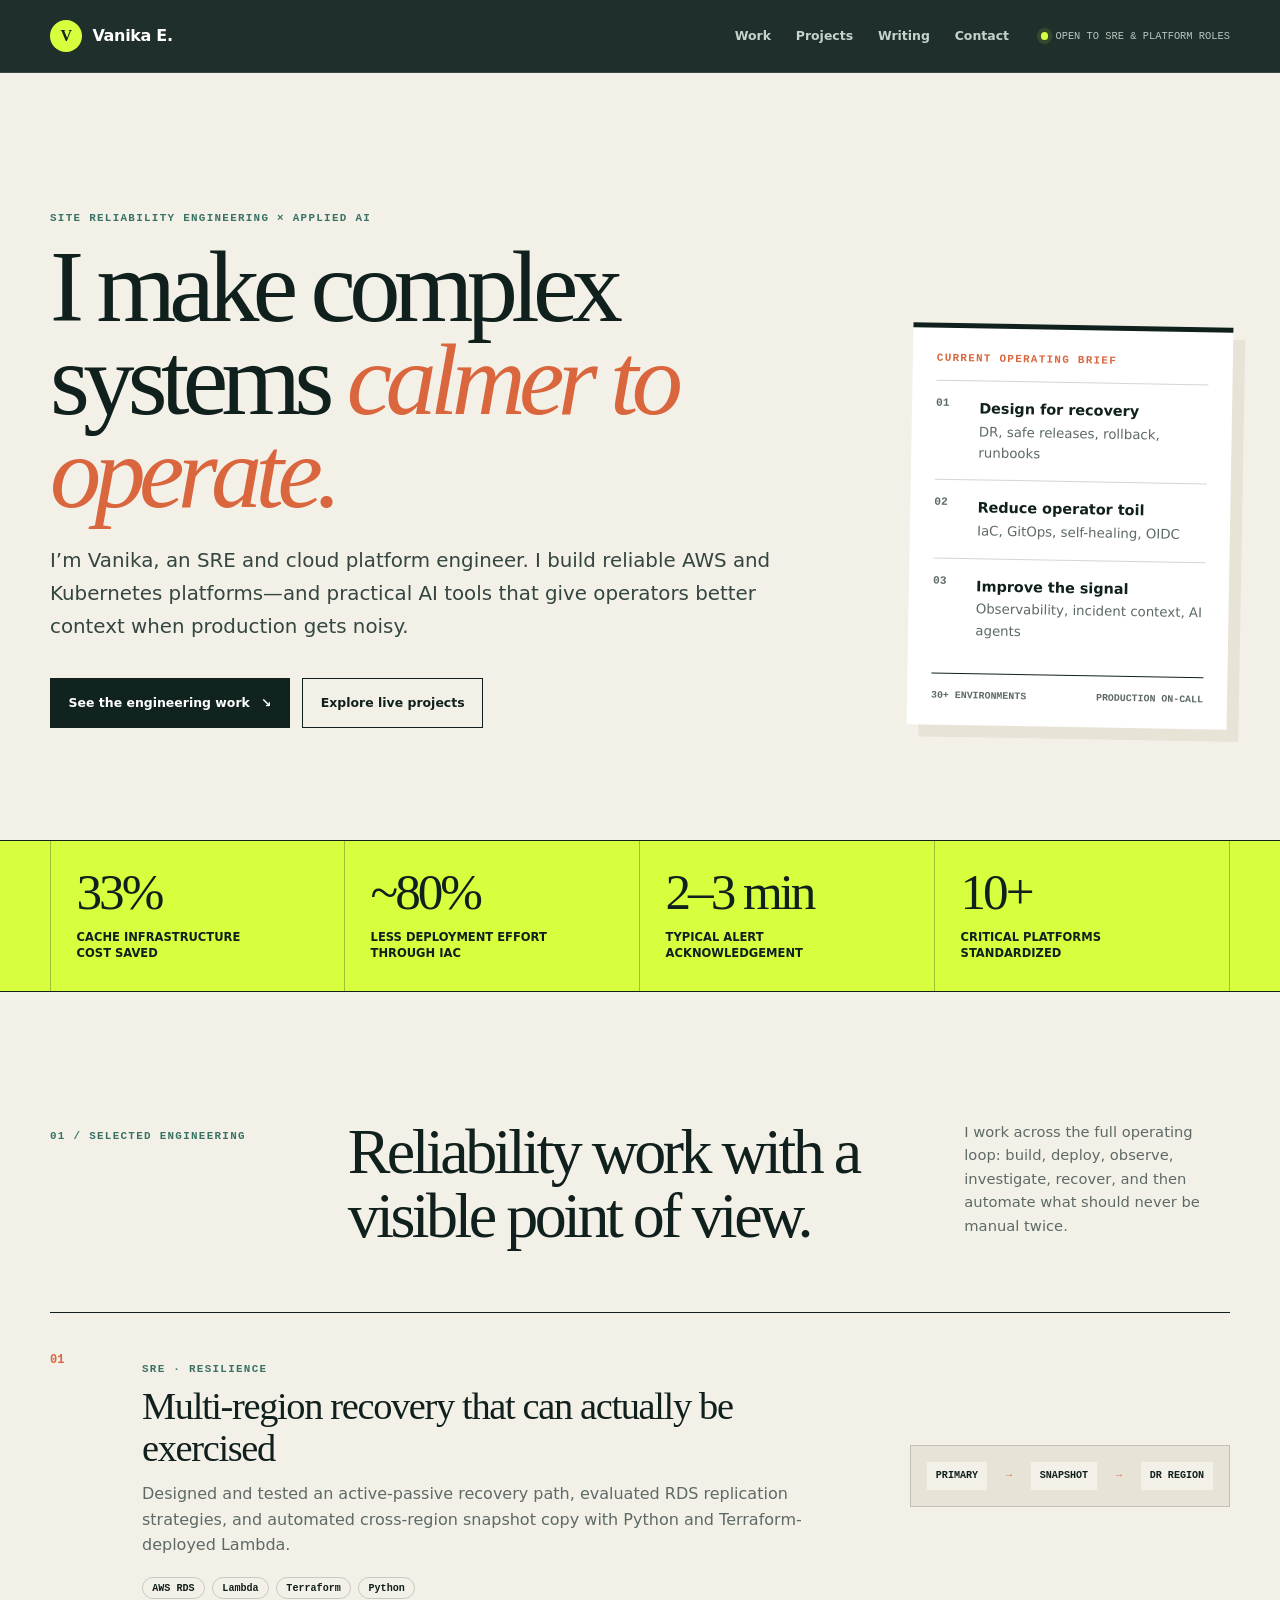
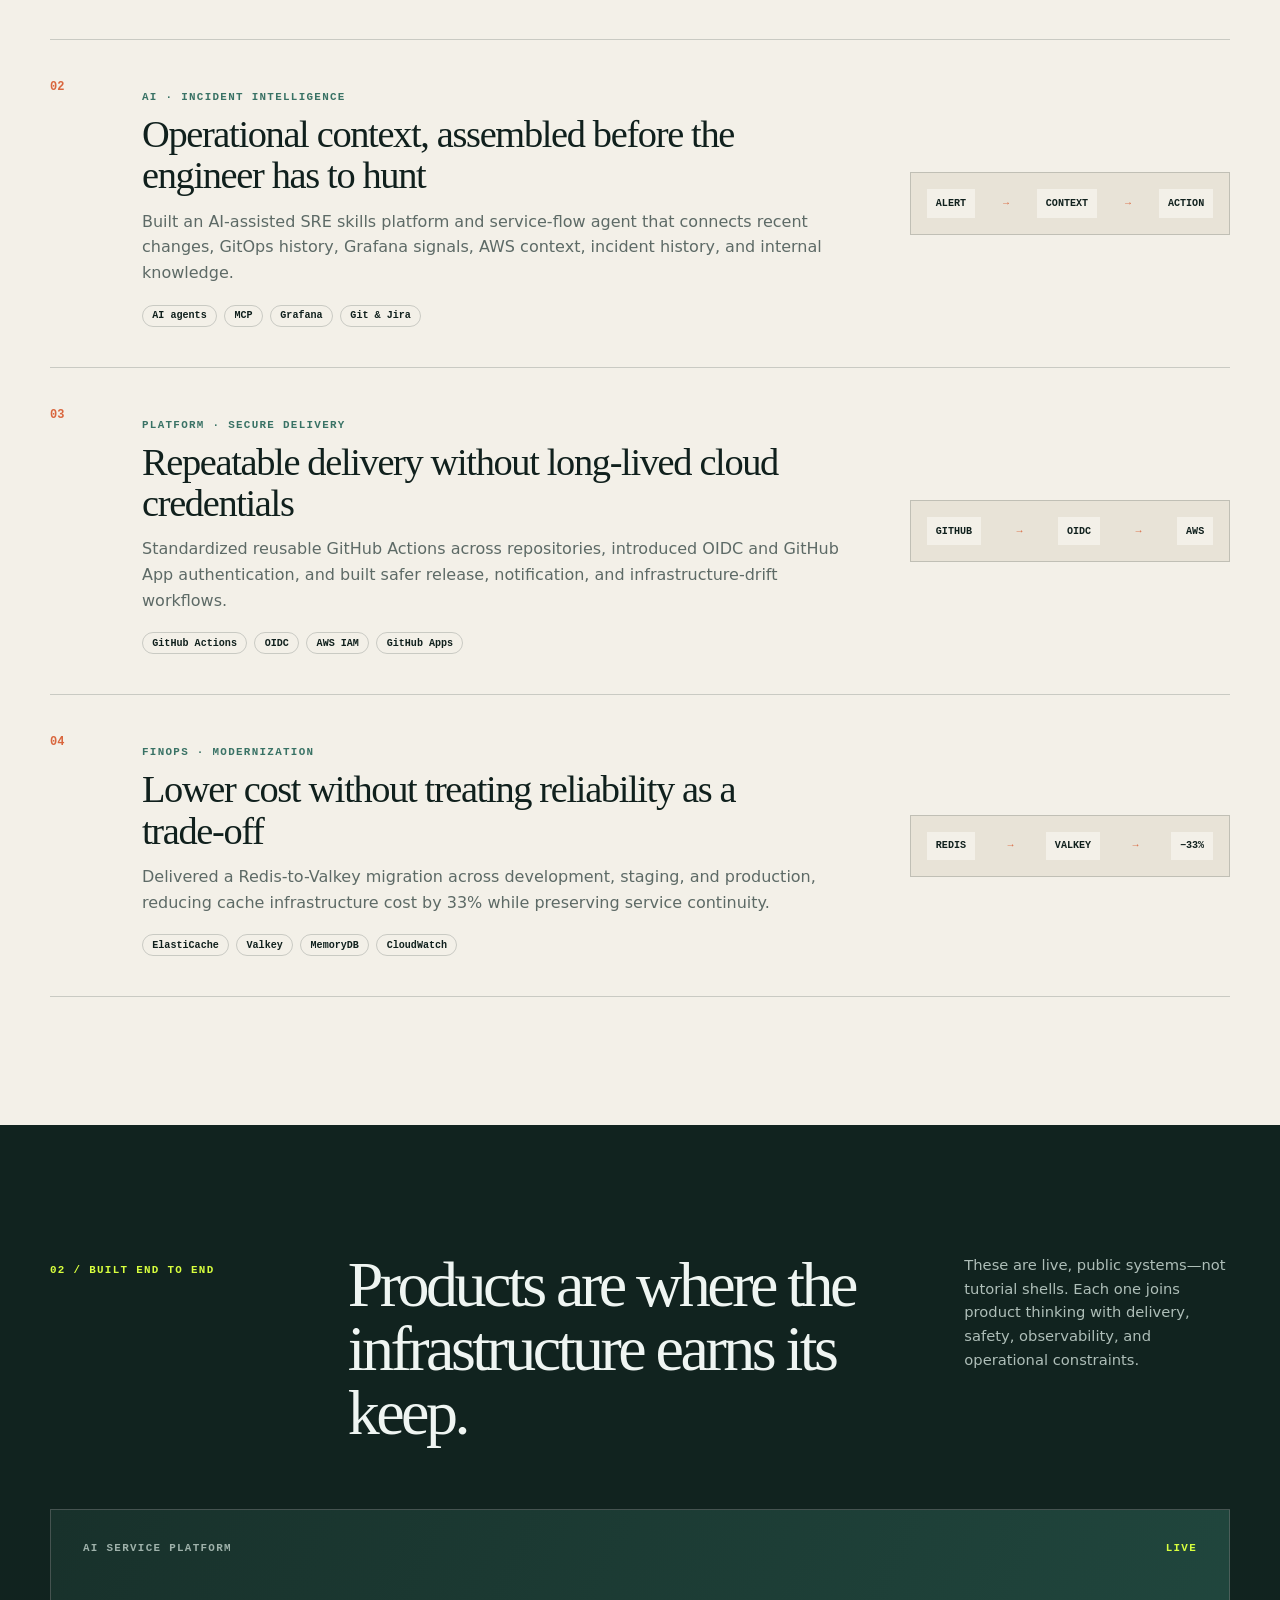
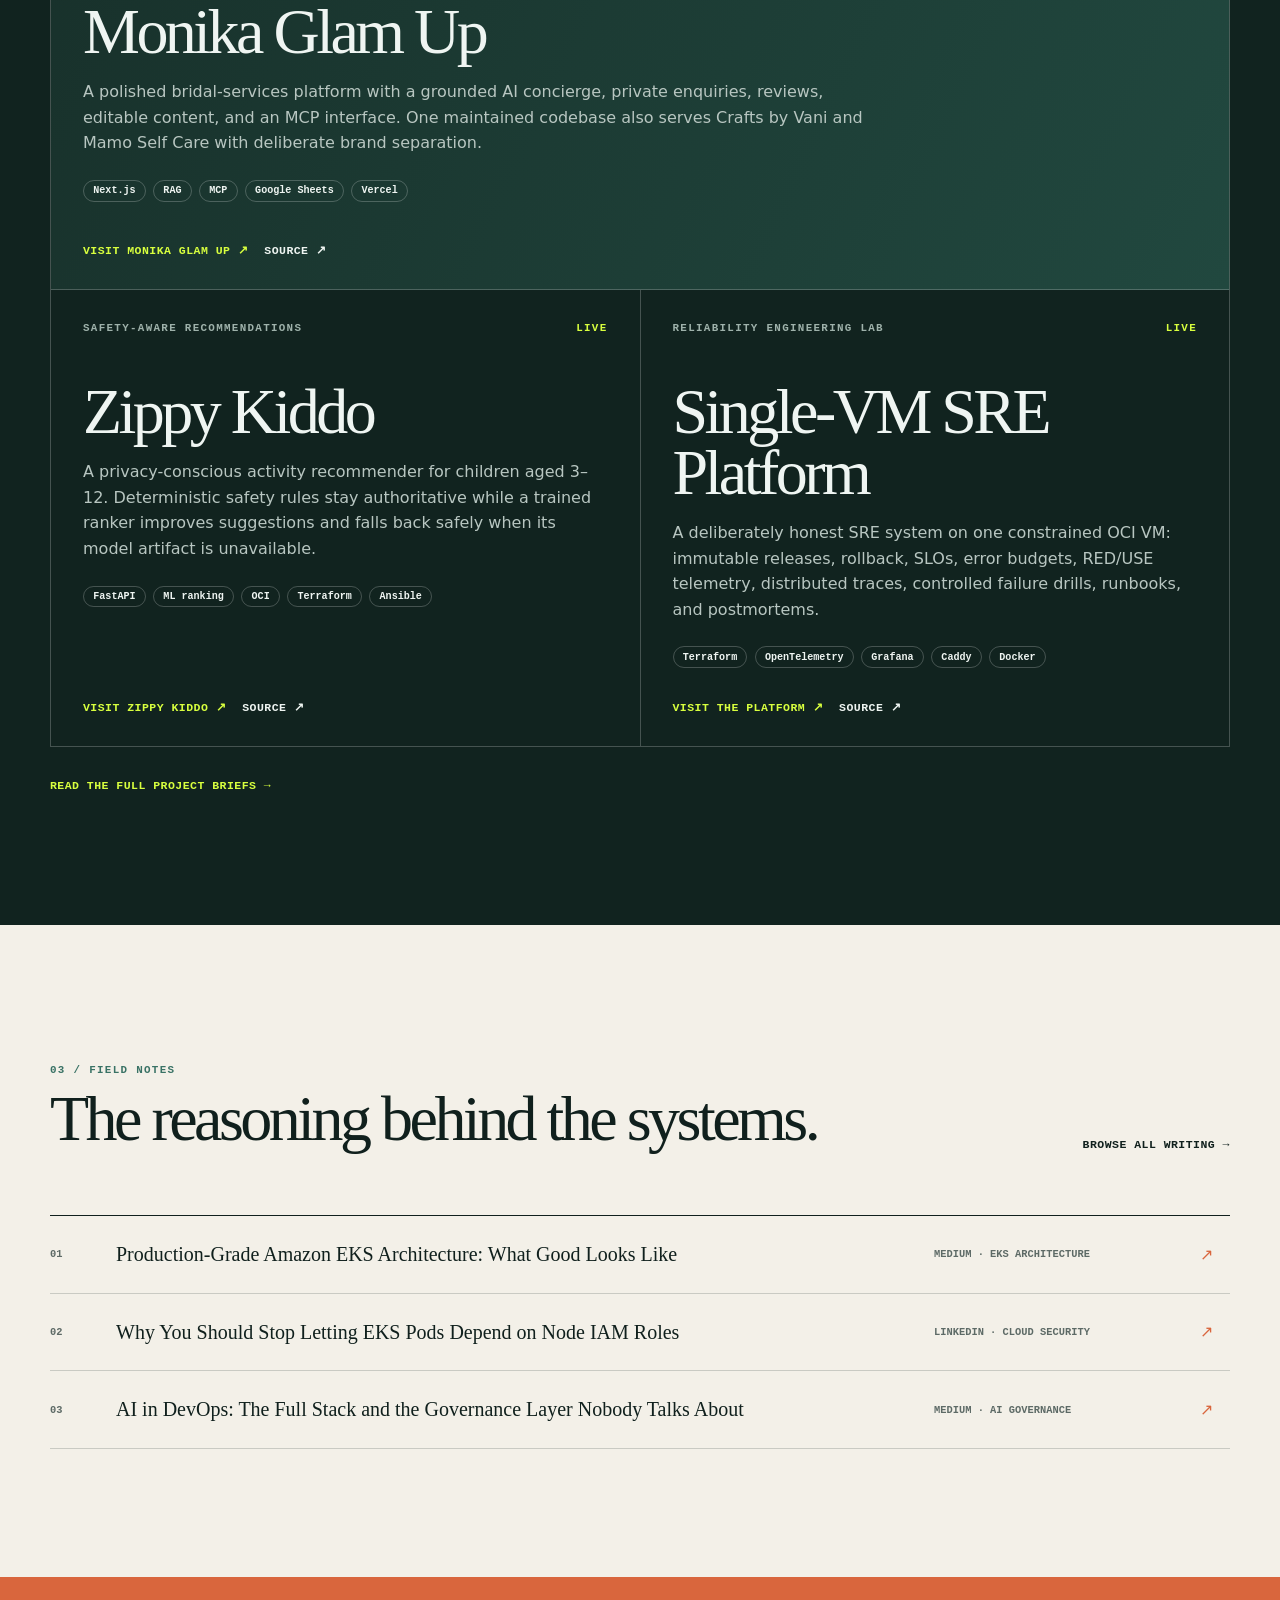
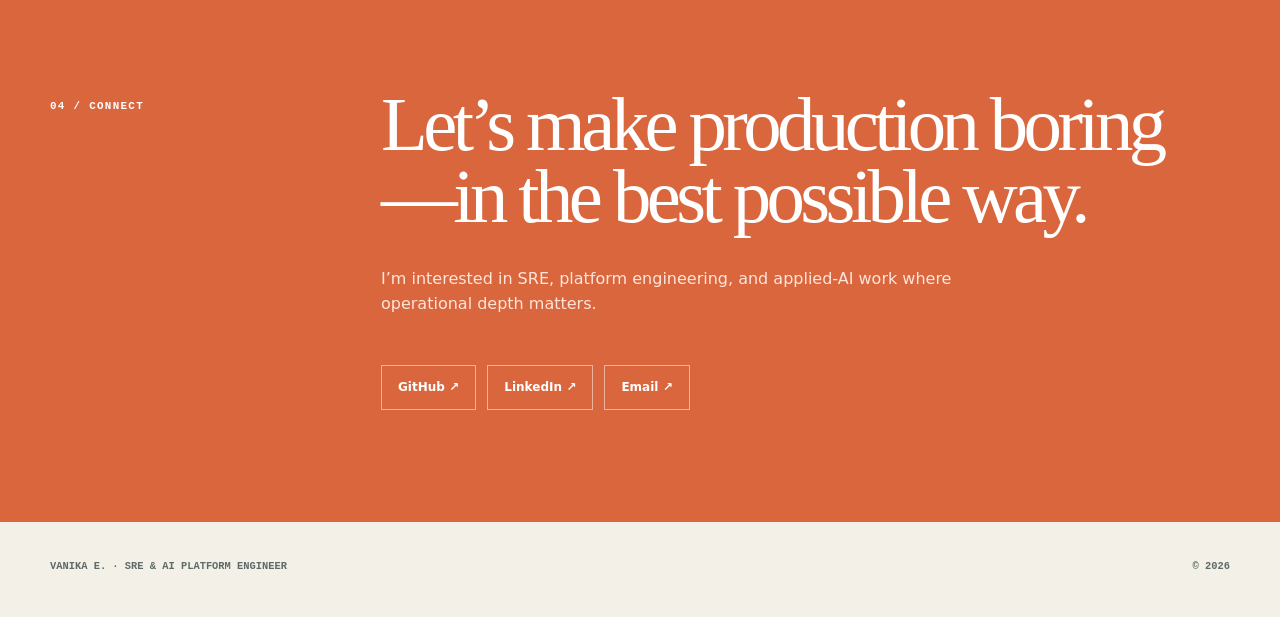
==== index.html @ 8f99398c "Redesign portfolio around SRE and AI work" ====
<!doctype html>
<html lang="en">
<head>
  <meta charset="utf-8">
  <meta name="viewport" content="width=device-width, initial-scale=1">
  <meta name="description" content="Vanika is an SRE and AI platform engineer building reliable cloud systems, operational automation, and practical AI tools.">
  <title>Vanika | SRE &amp; AI Platform Engineer</title>
  <link rel="icon" href="favicon.svg" type="image/svg+xml">
  <link rel="stylesheet" href="styles.css">
</head>
<body>
  <a class="skip-link" href="#main-content">Skip to content</a>
  <header class="site-header">
    <nav class="nav container" aria-label="Main navigation">
      <a class="wordmark" href="#top" aria-label="Vanika portfolio home"><span>V</span>Vanika E.</a>
      <div class="nav-links"><a href="#work">Work</a><a href="#projects">Projects</a><a href="#writing">Writing</a><a href="#contact">Contact</a></div>
      <p class="status"><span aria-hidden="true"></span>Open to SRE &amp; platform roles</p>
    </nav>
  </header>
  <main id="main-content">
    <section class="hero container" id="top" aria-labelledby="hero-heading">
      <div class="hero-copy">
        <p class="kicker">Site Reliability Engineering × Applied AI</p>
        <h1 id="hero-heading">I make complex systems <em>calmer to operate.</em></h1>
        <p class="hero-statement">I’m Vanika, an SRE and cloud platform engineer. I build reliable AWS and Kubernetes platforms—and practical AI tools that give operators better context when production gets noisy.</p>
        <div class="hero-actions"><a class="button button-primary" href="#work">See the engineering work <span aria-hidden="true">↘</span></a><a class="button button-quiet" href="projects.html">Explore live projects</a></div>
      </div>
      <aside class="operating-note" aria-label="Current engineering focus">
        <p class="note-label">Current operating brief</p>
        <ol>
          <li><span>01</span><strong>Design for recovery</strong><small>DR, safe releases, rollback, runbooks</small></li>
          <li><span>02</span><strong>Reduce operator toil</strong><small>IaC, GitOps, self-healing, OIDC</small></li>
          <li><span>03</span><strong>Improve the signal</strong><small>Observability, incident context, AI agents</small></li>
        </ol>
        <p class="note-footer"><span>30+ environments</span><span>Production on-call</span></p>
      </aside>
    </section>
    <section class="proof-strip" aria-label="Selected outcomes">
      <div class="container proof-grid">
        <div><strong>33%</strong><span>cache infrastructure cost saved</span></div>
        <div><strong>~80%</strong><span>less deployment effort through IaC</span></div>
        <div><strong>2–3 min</strong><span>typical alert acknowledgement</span></div>
        <div><strong>10+</strong><span>critical platforms standardized</span></div>
      </div>
    </section>
    <section class="section container" id="work" aria-labelledby="work-heading">
      <div class="section-heading"><p class="section-index">01 / Selected engineering</p><h2 id="work-heading">Reliability work with a visible point of view.</h2><p>I work across the full operating loop: build, deploy, observe, investigate, recover, and then automate what should never be manual twice.</p></div>
      <div class="case-list">
        <article class="case-study"><div class="case-number">01</div><div class="case-copy"><p class="case-type">SRE · Resilience</p><h3>Multi-region recovery that can actually be exercised</h3><p>Designed and tested an active-passive recovery path, evaluated RDS replication strategies, and automated cross-region snapshot copy with Python and Terraform-deployed Lambda.</p><ul class="tags"><li>AWS RDS</li><li>Lambda</li><li>Terraform</li><li>Python</li></ul></div><div class="flow" aria-label="Primary region snapshot copied to disaster recovery region"><span>Primary</span><i>→</i><span>Snapshot</span><i>→</i><span>DR region</span></div></article>
        <article class="case-study"><div class="case-number">02</div><div class="case-copy"><p class="case-type">AI · Incident intelligence</p><h3>Operational context, assembled before the engineer has to hunt</h3><p>Built an AI-assisted SRE skills platform and service-flow agent that connects recent changes, GitOps history, Grafana signals, AWS context, incident history, and internal knowledge.</p><ul class="tags"><li>AI agents</li><li>MCP</li><li>Grafana</li><li>Git &amp; Jira</li></ul></div><div class="flow" aria-label="Alert enriched with changes and operational knowledge"><span>Alert</span><i>→</i><span>Context</span><i>→</i><span>Action</span></div></article>
        <article class="case-study"><div class="case-number">03</div><div class="case-copy"><p class="case-type">Platform · Secure delivery</p><h3>Repeatable delivery without long-lived cloud credentials</h3><p>Standardized reusable GitHub Actions across repositories, introduced OIDC and GitHub App authentication, and built safer release, notification, and infrastructure-drift workflows.</p><ul class="tags"><li>GitHub Actions</li><li>OIDC</li><li>AWS IAM</li><li>GitHub Apps</li></ul></div><div class="flow" aria-label="GitHub Actions obtains short lived cloud identity"><span>GitHub</span><i>→</i><span>OIDC</span><i>→</i><span>AWS</span></div></article>
        <article class="case-study"><div class="case-number">04</div><div class="case-copy"><p class="case-type">FinOps · Modernization</p><h3>Lower cost without treating reliability as a trade-off</h3><p>Delivered a Redis-to-Valkey migration across development, staging, and production, reducing cache infrastructure cost by 33% while preserving service continuity.</p><ul class="tags"><li>ElastiCache</li><li>Valkey</li><li>MemoryDB</li><li>CloudWatch</li></ul></div><div class="flow" aria-label="Redis modernized to Valkey with a 33 percent saving"><span>Redis</span><i>→</i><span>Valkey</span><i>→</i><span>−33%</span></div></article>
      </div>
    </section>
    <section class="section projects-section" id="projects" aria-labelledby="projects-heading">
      <div class="container">
        <div class="section-heading section-heading-light"><p class="section-index">02 / Built end to end</p><h2 id="projects-heading">Products are where the infrastructure earns its keep.</h2><p>These are live, public systems—not tutorial shells. Each one joins product thinking with delivery, safety, observability, and operational constraints.</p></div>
        <div class="project-ledger">
          <article class="project-entry project-entry-featured"><div class="project-meta"><span>AI service platform</span><span>Live</span></div><h3>Monika Glam Up</h3><p>A polished bridal-services platform with a grounded AI concierge, private enquiries, reviews, editable content, and an MCP interface. One maintained codebase also serves Crafts by Vani and Mamo Self Care with deliberate brand separation.</p><ul class="tags"><li>Next.js</li><li>RAG</li><li>MCP</li><li>Google Sheets</li><li>Vercel</li></ul><div class="project-links"><a href="https://monika-glamup.vercel.app/" target="_blank" rel="noreferrer">Visit Monika Glam Up ↗</a><a href="https://github.com/E-Vanika/morphos-core" target="_blank" rel="noreferrer">Source ↗</a></div></article>
          <article class="project-entry"><div class="project-meta"><span>Safety-aware recommendations</span><span>Live</span></div><h3>Zippy Kiddo</h3><p>A privacy-conscious activity recommender for children aged 3–12. Deterministic safety rules stay authoritative while a trained ranker improves suggestions and falls back safely when its model artifact is unavailable.</p><ul class="tags"><li>FastAPI</li><li>ML ranking</li><li>OCI</li><li>Terraform</li><li>Ansible</li></ul><div class="project-links"><a href="https://zippy-kiddo.129-225-85-54.sslip.io" target="_blank" rel="noreferrer">Visit Zippy Kiddo ↗</a><a href="https://github.com/E-Vanika/zippy-kiddo" target="_blank" rel="noreferrer">Source ↗</a></div></article>
          <article class="project-entry"><div class="project-meta"><span>Reliability engineering lab</span><span>Live</span></div><h3>Single-VM SRE Platform</h3><p>A deliberately honest SRE system on one constrained OCI VM: immutable releases, rollback, SLOs, error budgets, RED/USE telemetry, distributed traces, controlled failure drills, runbooks, and postmortems.</p><ul class="tags"><li>Terraform</li><li>OpenTelemetry</li><li>Grafana</li><li>Caddy</li><li>Docker</li></ul><div class="project-links"><a href="https://solo-sre-pg.duckdns.org/" target="_blank" rel="noreferrer">Visit the platform ↗</a><a href="https://github.com/E-Vanika/solo-sre-project" target="_blank" rel="noreferrer">Source ↗</a></div></article>
        </div>
        <a class="text-cta" href="projects.html">Read the full project briefs <span aria-hidden="true">→</span></a>
      </div>
    </section>
    <section class="section container" id="writing" aria-labelledby="writing-heading">
      <div class="section-heading writing-heading"><div><p class="section-index">03 / Field notes</p><h2 id="writing-heading">The reasoning behind the systems.</h2></div><a class="text-cta" href="blogs.html">Browse all writing →</a></div>
      <div class="article-list">
        <a href="https://medium.com/@vanikaraj1/production-grade-amazon-eks-architecture-what-good-looks-like-092eeeaffea1" target="_blank" rel="noreferrer"><span>01</span><strong>Production-Grade Amazon EKS Architecture: What Good Looks Like</strong><small>Medium · EKS architecture</small><i>↗</i></a>
        <a href="https://www.linkedin.com/pulse/why-you-should-stop-letting-eks-pods-depend-node-iam-roles-vanika-e-udmhc" target="_blank" rel="noreferrer"><span>02</span><strong>Why You Should Stop Letting EKS Pods Depend on Node IAM Roles</strong><small>LinkedIn · cloud security</small><i>↗</i></a>
        <a href="https://medium.com/@vanikaraj1/ai-in-devops-the-full-stack-and-the-governance-layer-nobody-talks-about-cde32f263ec1" target="_blank" rel="noreferrer"><span>03</span><strong>AI in DevOps: The Full Stack and the Governance Layer Nobody Talks About</strong><small>Medium · AI governance</small><i>↗</i></a>
      </div>
    </section>
    <section class="contact" id="contact" aria-labelledby="contact-heading"><div class="container contact-inner"><p class="section-index">04 / Connect</p><h2 id="contact-heading">Let’s make production boring—in the best possible way.</h2><p>I’m interested in SRE, platform engineering, and applied-AI work where operational depth matters.</p><div class="contact-links"><a href="https://github.com/E-Vanika?tab=repositories" target="_blank" rel="noreferrer">GitHub ↗</a><a href="https://www.linkedin.com/in/vanika-e-54776618b/" target="_blank" rel="noreferrer">LinkedIn ↗</a><a href="mailto:vanikaraj1@gmail.com">Email ↗</a></div></div></section>
  </main>
  <footer class="footer container"><p>Vanika E. · SRE &amp; AI Platform Engineer</p><p>© 2026</p></footer>
</body>
</html>
---- styles.css ----
:root{--ink:#10201d;--paper:#f3f0e8;--paper-2:#e8e3d7;--night:#11231f;--night-2:#18312b;--acid:#d8ff3e;--rust:#d9663d;--line:rgba(16,32,29,.18);--muted:#5d6a66;--mono:"Cascadia Mono","SFMono-Regular",Consolas,monospace;--sans:Inter,ui-sans-serif,system-ui,-apple-system,"Segoe UI",sans-serif;--serif:Georgia,"Times New Roman",serif}
*{box-sizing:border-box}html{scroll-behavior:smooth}body{margin:0;background:var(--paper);color:var(--ink);font-family:var(--sans);line-height:1.6}a{color:inherit;text-decoration:none}a:focus-visible{outline:3px solid var(--rust);outline-offset:4px}.container{width:min(1180px,calc(100% - 3rem));margin-inline:auto}.skip-link{position:fixed;left:1rem;top:-5rem;z-index:20;background:var(--acid);padding:.65rem 1rem;color:var(--night);font-weight:800}.skip-link:focus{top:1rem}
.site-header{position:sticky;top:0;z-index:10;border-bottom:1px solid rgba(255,255,255,.12);background:rgba(17,35,31,.94);color:#fff;backdrop-filter:blur(16px)}.nav{min-height:72px;display:flex;align-items:center;gap:2rem}.wordmark{display:flex;align-items:center;gap:.65rem;font-weight:800;letter-spacing:-.02em}.wordmark span{display:grid;place-items:center;width:2rem;height:2rem;border-radius:50%;background:var(--acid);color:var(--night);font:800 1rem var(--serif)}.nav-links{display:flex;gap:1.55rem;margin-left:auto;font-size:.78rem;font-weight:700}.nav-links a{color:#c7d2ce}.nav-links a:hover{color:var(--acid)}.status{display:flex;align-items:center;gap:.45rem;margin:0;color:#b8c6c1;font:500 .65rem var(--mono);text-transform:uppercase}.status span{width:.45rem;height:.45rem;border-radius:50%;background:var(--acid);box-shadow:0 0 0 4px rgba(216,255,62,.12)}
.hero{min-height:720px;padding:8rem 0 7rem;display:grid;grid-template-columns:minmax(0,1.45fr) minmax(320px,.55fr);gap:6rem;align-items:end}.kicker,.section-index,.case-type,.note-label,.project-meta{font:700 .68rem var(--mono);letter-spacing:.12em;text-transform:uppercase}.kicker,.section-index,.case-type{color:#397265}.hero h1{max-width:890px;margin:1rem 0 1.6rem;font:400 clamp(4rem,8vw,7.8rem)/.91 var(--serif);letter-spacing:-.065em}.hero h1 em{color:var(--rust);font-weight:400}.hero-statement{max-width:770px;margin:0;color:#334640;font-size:clamp(1.05rem,1.55vw,1.3rem);line-height:1.65}.hero-actions{display:flex;flex-wrap:wrap;gap:.75rem;margin-top:2.2rem}.button{display:inline-flex;align-items:center;justify-content:center;gap:.7rem;padding:.85rem 1.1rem;border:1px solid var(--ink);font-size:.78rem;font-weight:800;transition:transform .2s,background .2s,color .2s}.button:hover{transform:translateY(-2px)}.button-primary{background:var(--night);color:#fff}.button-primary:hover{background:var(--rust);border-color:var(--rust)}.button-quiet{background:transparent}.button-quiet:hover{background:var(--paper-2)}
.operating-note{border-top:5px solid var(--ink);background:#fff;padding:1.5rem;box-shadow:12px 12px 0 var(--paper-2);transform:rotate(1deg)}.note-label{margin:0 0 1rem;color:var(--rust)}.operating-note ol{margin:0;padding:0;list-style:none}.operating-note li{display:grid;grid-template-columns:2rem 1fr;gap:.05rem .7rem;padding:1rem 0;border-top:1px solid var(--line)}.operating-note li span{grid-row:1/3;color:var(--muted);font:600 .7rem var(--mono)}.operating-note strong{font-size:.9rem}.operating-note small{color:var(--muted)}.note-footer{display:flex;justify-content:space-between;gap:1rem;margin:1rem 0 0;padding-top:1rem;border-top:1px solid var(--ink);color:var(--muted);font:600 .62rem var(--mono);text-transform:uppercase}
.proof-strip{background:var(--acid);border-block:1px solid var(--ink)}.proof-grid{display:grid;grid-template-columns:repeat(4,1fr)}.proof-grid div{min-height:150px;padding:1.6rem;border-right:1px solid rgba(16,32,29,.28)}.proof-grid div:first-child{border-left:1px solid rgba(16,32,29,.28)}.proof-grid strong{display:block;font:400 clamp(2.2rem,4vw,4rem)/1 var(--serif);letter-spacing:-.06em}.proof-grid span{display:block;max-width:180px;margin-top:.7rem;font-size:.72rem;font-weight:700;line-height:1.4;text-transform:uppercase}
.section{padding:8rem 0}.section-heading{display:grid;grid-template-columns:1fr 2.2fr 1fr;gap:2rem;align-items:start;margin-bottom:4rem}.section-heading h2{margin:0;font:400 clamp(2.7rem,5vw,5.1rem)/1 var(--serif);letter-spacing:-.055em}.section-heading>p:last-child{margin:0;color:var(--muted);font-size:.92rem}.case-list{border-top:1px solid var(--ink)}.case-study{display:grid;grid-template-columns:60px minmax(0,1fr) 320px;gap:2rem;padding:2.5rem 0;border-bottom:1px solid var(--line);align-items:center}.case-number{align-self:start;color:var(--rust);font:700 .75rem var(--mono)}.case-copy h3{max-width:650px;margin:.4rem 0 .75rem;font:400 clamp(1.65rem,3vw,2.7rem)/1.08 var(--serif);letter-spacing:-.035em}.case-copy>p:not(.case-type){max-width:700px;margin:0;color:var(--muted)}.tags{display:flex;flex-wrap:wrap;gap:.45rem;margin:1.2rem 0 0;padding:0;list-style:none}.tags li{border:1px solid var(--line);border-radius:99px;padding:.28rem .58rem;font:600 .63rem var(--mono)}.flow{display:flex;align-items:center;justify-content:space-between;border:1px solid var(--line);background:var(--paper-2);padding:1rem;font:700 .63rem var(--mono);text-transform:uppercase}.flow span{padding:.55rem;background:var(--paper)}.flow i{color:var(--rust);font-style:normal}
.projects-section{background:var(--night);color:#eff5f2}.section-heading-light .section-index{color:var(--acid)}.section-heading-light>p:last-child{color:#aebeb8}.project-ledger{display:grid;grid-template-columns:repeat(2,1fr);border-top:1px solid rgba(255,255,255,.22);border-left:1px solid rgba(255,255,255,.22)}.project-entry{min-height:440px;display:flex;flex-direction:column;padding:2rem;border-right:1px solid rgba(255,255,255,.22);border-bottom:1px solid rgba(255,255,255,.22);transition:background .2s}.project-entry:hover{background:var(--night-2)}.project-entry-featured{grid-column:span 2;min-height:380px;background:linear-gradient(115deg,var(--night-2),#21483f)}.project-meta{display:flex;justify-content:space-between;color:#9fb2ab}.project-meta span:last-child{color:var(--acid)}.project-entry h3{margin:3rem 0 1rem;font:400 clamp(2.3rem,5vw,4.8rem)/.95 var(--serif);letter-spacing:-.055em}.project-entry p{max-width:780px;margin:0;color:#b8c6c1}.project-entry .tags{margin-top:1.5rem}.project-entry .tags li{border-color:rgba(255,255,255,.22)}.project-links{display:flex;flex-wrap:wrap;gap:1rem;margin-top:auto;padding-top:2rem}.project-links a,.text-cta{font:700 .72rem var(--mono);text-transform:uppercase;letter-spacing:.04em}.project-links a:first-child{color:var(--acid)}.project-links a:hover,.text-cta:hover{text-decoration:underline;text-underline-offset:4px}.projects-section>.container>.text-cta{display:inline-block;margin-top:2rem;color:var(--acid)}
.writing-heading{grid-template-columns:2.8fr 1fr;align-items:end}.writing-heading>div h2{margin:.7rem 0 0}.writing-heading>.text-cta{justify-self:end}.article-list{border-top:1px solid var(--ink)}.article-list a{display:grid;grid-template-columns:50px 1fr 250px 30px;gap:1rem;align-items:center;padding:1.6rem 0;border-bottom:1px solid var(--line);transition:padding .2s,background .2s}.article-list a:hover{padding-inline:1rem;background:var(--paper-2)}.article-list span,.article-list small{color:var(--muted);font:600 .65rem var(--mono);text-transform:uppercase}.article-list strong{font:400 1.25rem var(--serif)}.article-list i{color:var(--rust);font-style:normal}
.contact{padding:7rem 0;background:var(--rust);color:#fff}.contact-inner{display:grid;grid-template-columns:1fr 3fr;gap:1rem 3rem}.contact .section-index{color:#fff}.contact h2{max-width:850px;margin:0;font:400 clamp(3rem,6vw,6rem)/.94 var(--serif);letter-spacing:-.06em}.contact p:not(.section-index){grid-column:2;max-width:650px;margin:1rem 0;color:#ffe5db}.contact-links{grid-column:2;display:flex;flex-wrap:wrap;gap:.7rem;margin-top:1rem}.contact-links a{border:1px solid rgba(255,255,255,.5);padding:.75rem 1rem;font-size:.75rem;font-weight:800}.contact-links a:hover{background:#fff;color:var(--rust)}.footer{display:flex;justify-content:space-between;padding:1.7rem 0;color:var(--muted);font:600 .65rem var(--mono);text-transform:uppercase}
.page-hero{padding:7rem 0 4rem}.page-hero h1{max-width:900px;margin:.8rem 0 1.2rem;font:400 clamp(3.5rem,7vw,7rem)/.94 var(--serif);letter-spacing:-.06em}.page-hero>p:last-child{max-width:700px;color:var(--muted);font-size:1.05rem}.project-detail{display:grid;grid-template-columns:100px 1.4fr .6fr;gap:2rem;padding:4rem 0;border-top:1px solid var(--ink)}.project-detail:last-child{border-bottom:1px solid var(--ink)}.project-detail h2{margin:.25rem 0 1rem;font:400 clamp(2.4rem,4vw,4.5rem)/1 var(--serif);letter-spacing:-.05em}.project-detail p{color:var(--muted)}.project-detail aside{align-self:start;border-top:4px solid var(--rust);padding-top:1rem}.project-detail aside strong{display:block;margin-bottom:.7rem;font-size:.72rem;text-transform:uppercase}.project-detail aside p{font-size:.8rem}.project-detail .project-links{margin-top:1.5rem}.project-detail .project-links a:first-child{color:var(--rust)}.writing-page .article-list{margin-bottom:7rem}.writing-intro{max-width:760px}
@media(max-width:900px){.nav{gap:1rem}.status{display:none}.hero{grid-template-columns:1fr;gap:3rem;padding-top:6rem}.operating-note{max-width:560px}.proof-grid{grid-template-columns:repeat(2,1fr)}.section-heading,.case-study{grid-template-columns:1fr}.case-number{display:none}.flow{max-width:430px}.project-detail{grid-template-columns:60px 1fr}.project-detail aside{grid-column:2}.article-list a{grid-template-columns:40px 1fr 30px}.article-list small{grid-column:2}.contact-inner{grid-template-columns:1fr}.contact p:not(.section-index),.contact-links{grid-column:1}}
@media(max-width:640px){.container{width:min(100% - 2rem,1180px)}.nav{min-height:98px;flex-wrap:wrap;align-content:center}.nav-links{order:2;width:100%;justify-content:space-between;margin:0;gap:.5rem;font-size:.68rem}.hero{min-height:auto;padding:5rem 0}.hero h1{font-size:clamp(3.4rem,17vw,5rem)}.hero-actions .button{width:100%}.operating-note{transform:none}.proof-grid{grid-template-columns:1fr}.proof-grid div,.proof-grid div:first-child{min-height:120px;border-left:1px solid rgba(16,32,29,.28);border-right:1px solid rgba(16,32,29,.28);border-bottom:1px solid rgba(16,32,29,.28)}.section{padding:5.5rem 0}.section-heading{gap:1rem;margin-bottom:2.5rem}.case-study{gap:1.2rem}.flow{font-size:.55rem}.project-ledger{grid-template-columns:1fr}.project-entry-featured{grid-column:auto}.project-entry{min-height:390px;padding:1.35rem}.project-entry h3{margin-top:2rem}.writing-heading{display:block}.writing-heading>.text-cta{display:inline-block;margin-top:1rem}.article-list a{grid-template-columns:32px 1fr 20px}.article-list strong{font-size:1.05rem}.project-detail{grid-template-columns:1fr;padding:3rem 0}.project-detail>.case-number{display:block}.project-detail aside{grid-column:1}.contact{padding:5rem 0}.footer{display:block}.footer p{margin:.25rem 0}.page-hero{padding-top:5rem}}
@media(prefers-reduced-motion:reduce){*,*::before,*::after{scroll-behavior:auto!important;transition-duration:.01ms!important}}
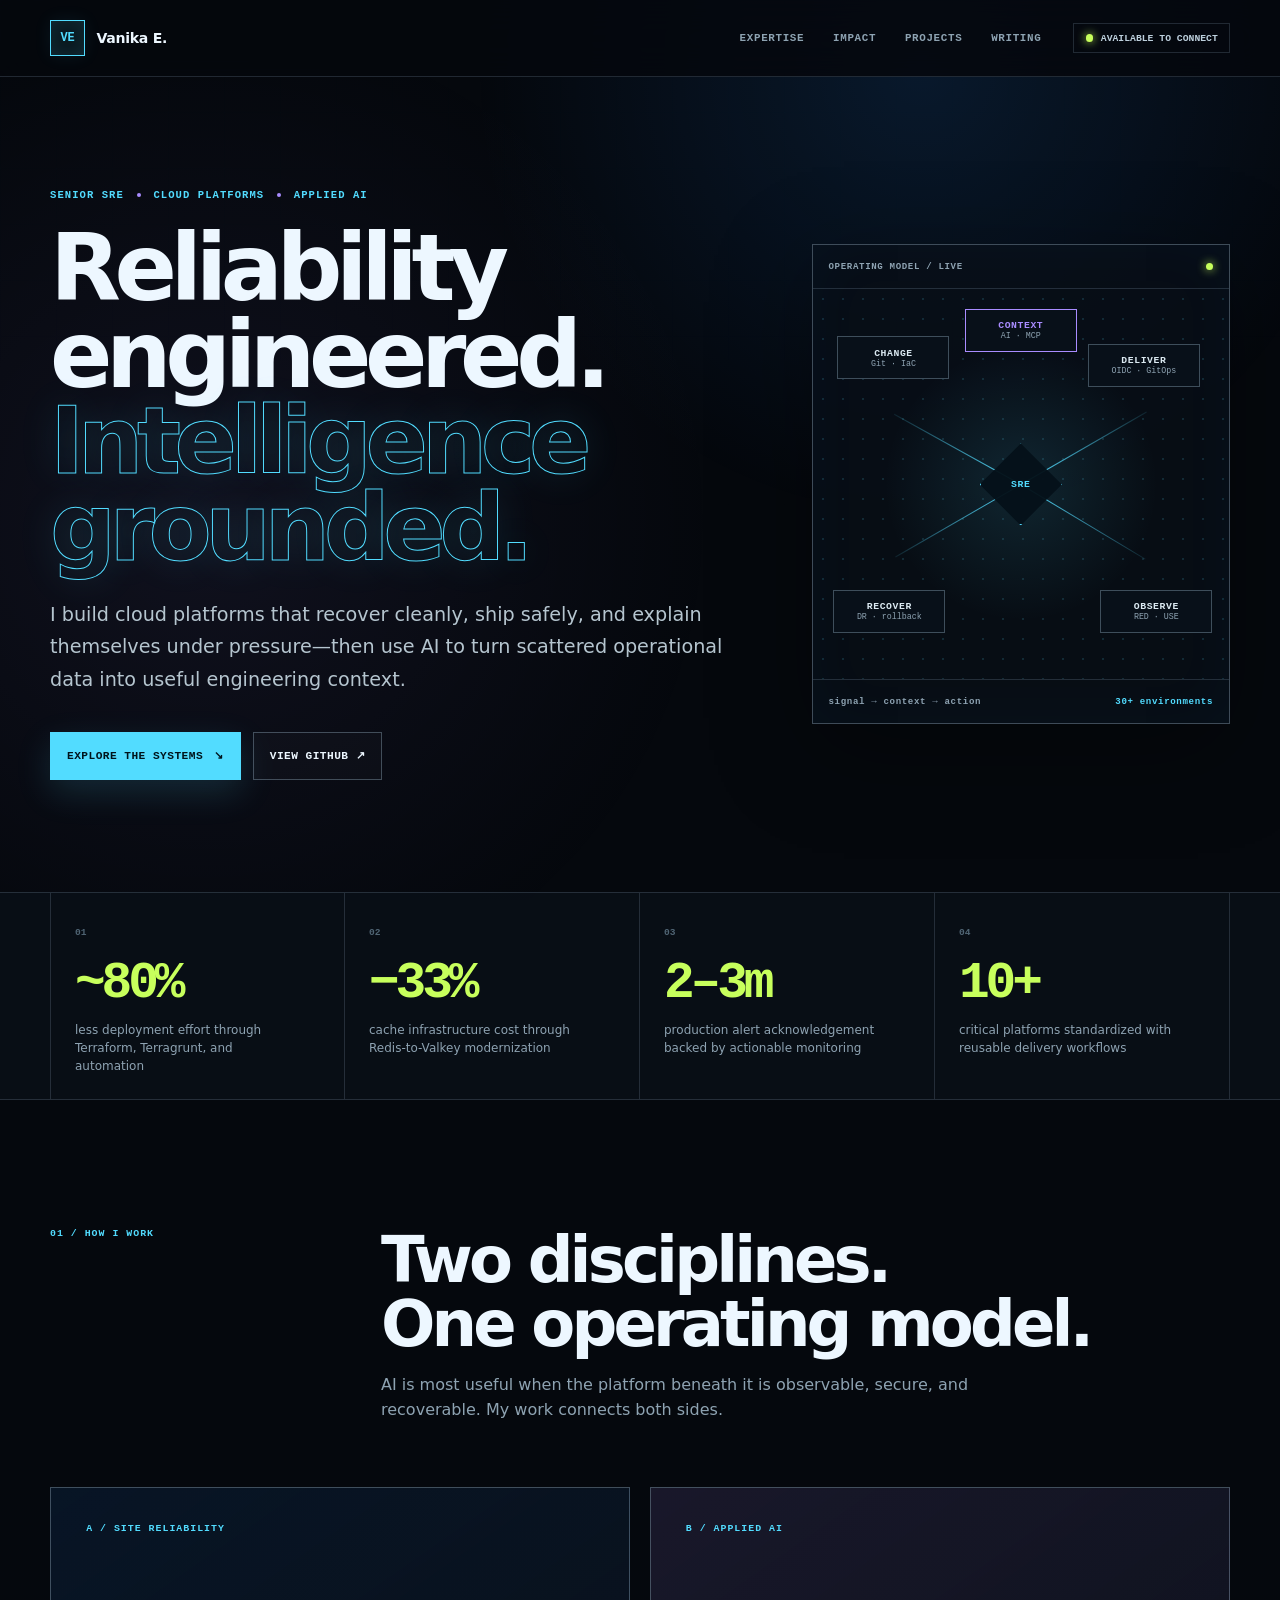
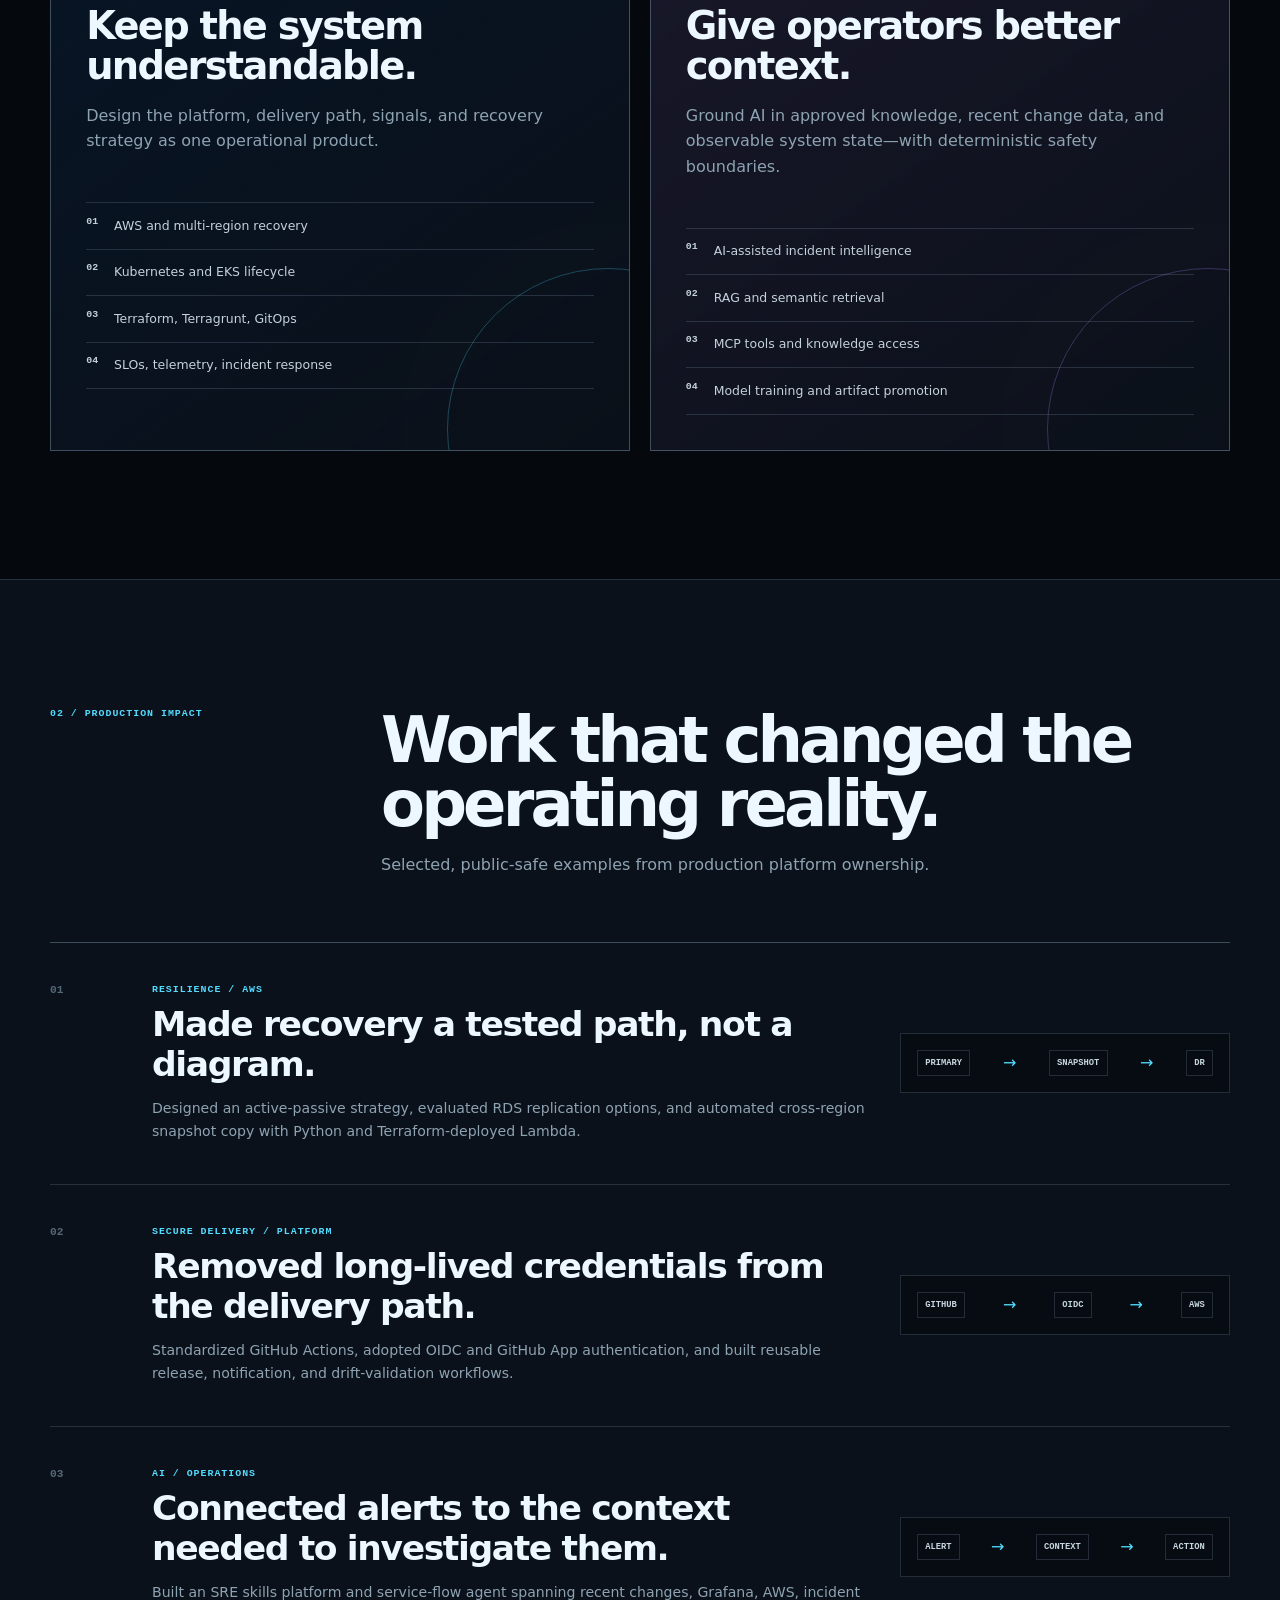
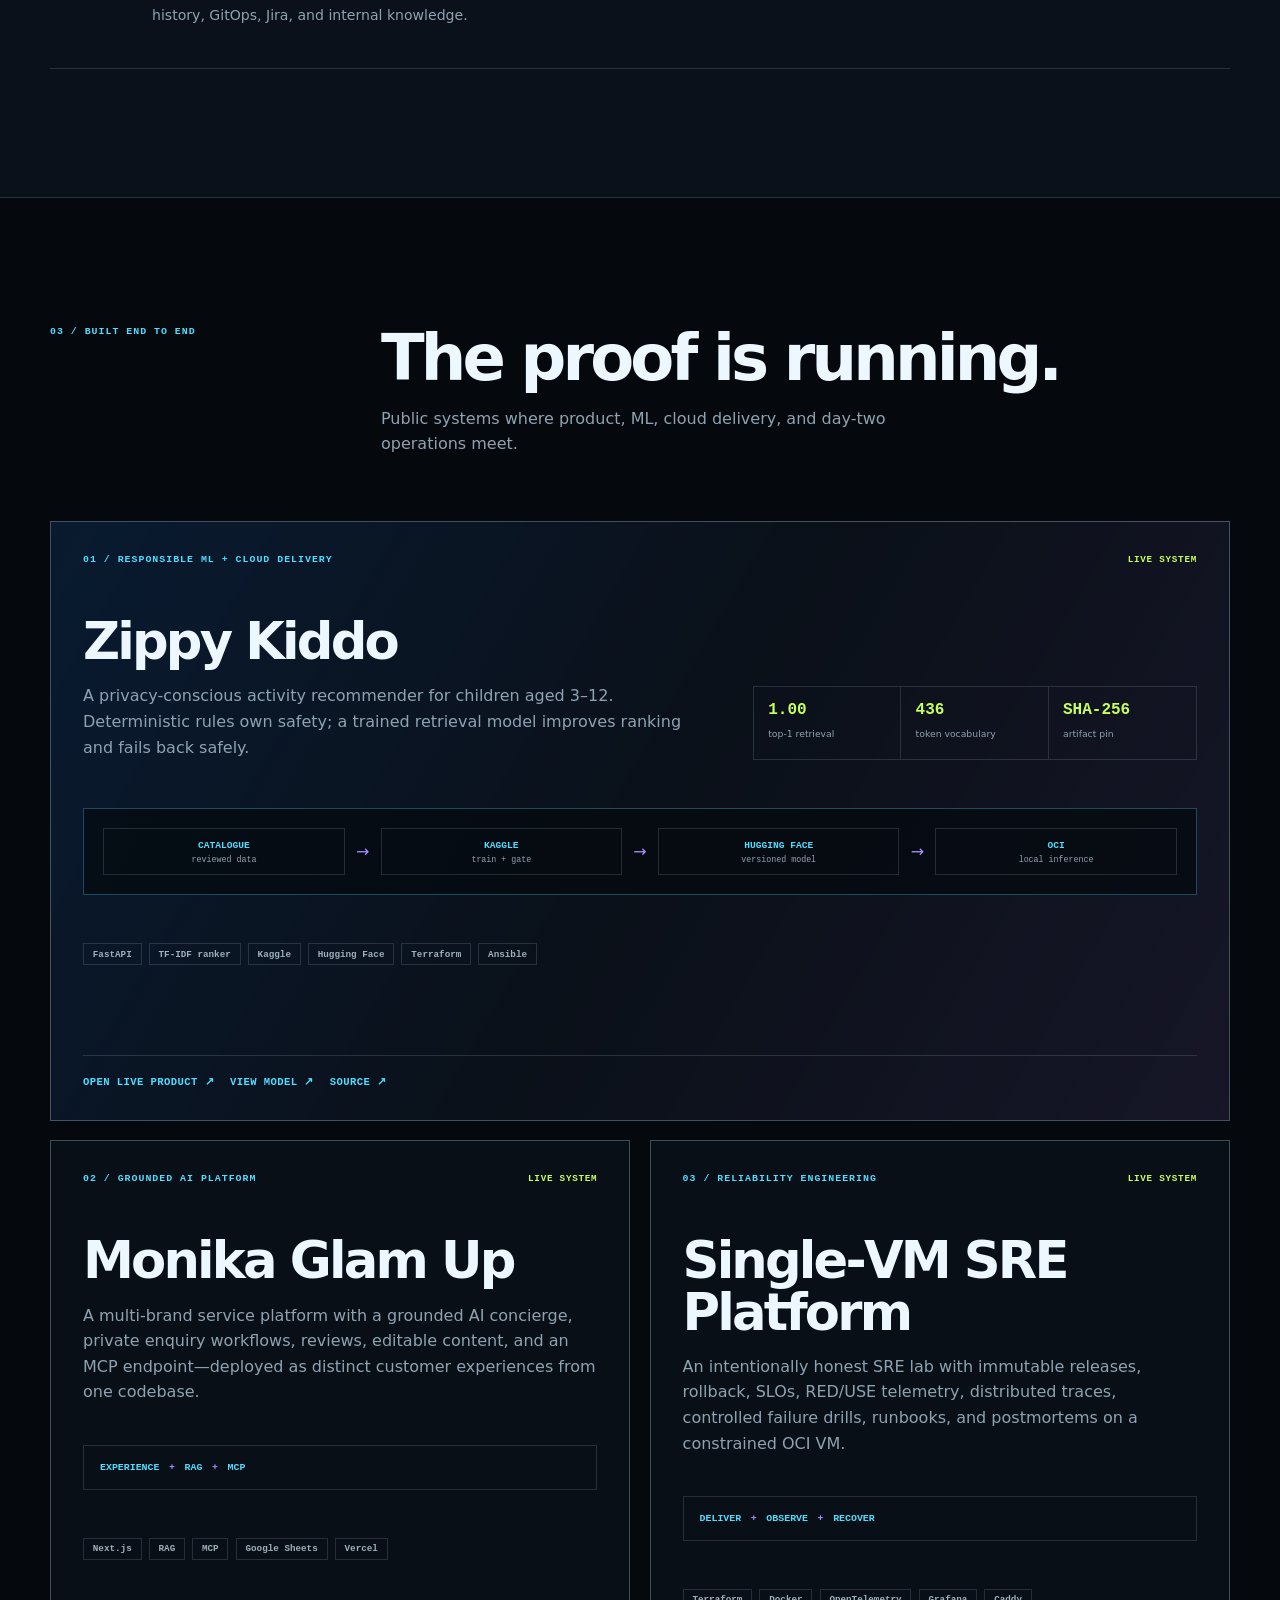
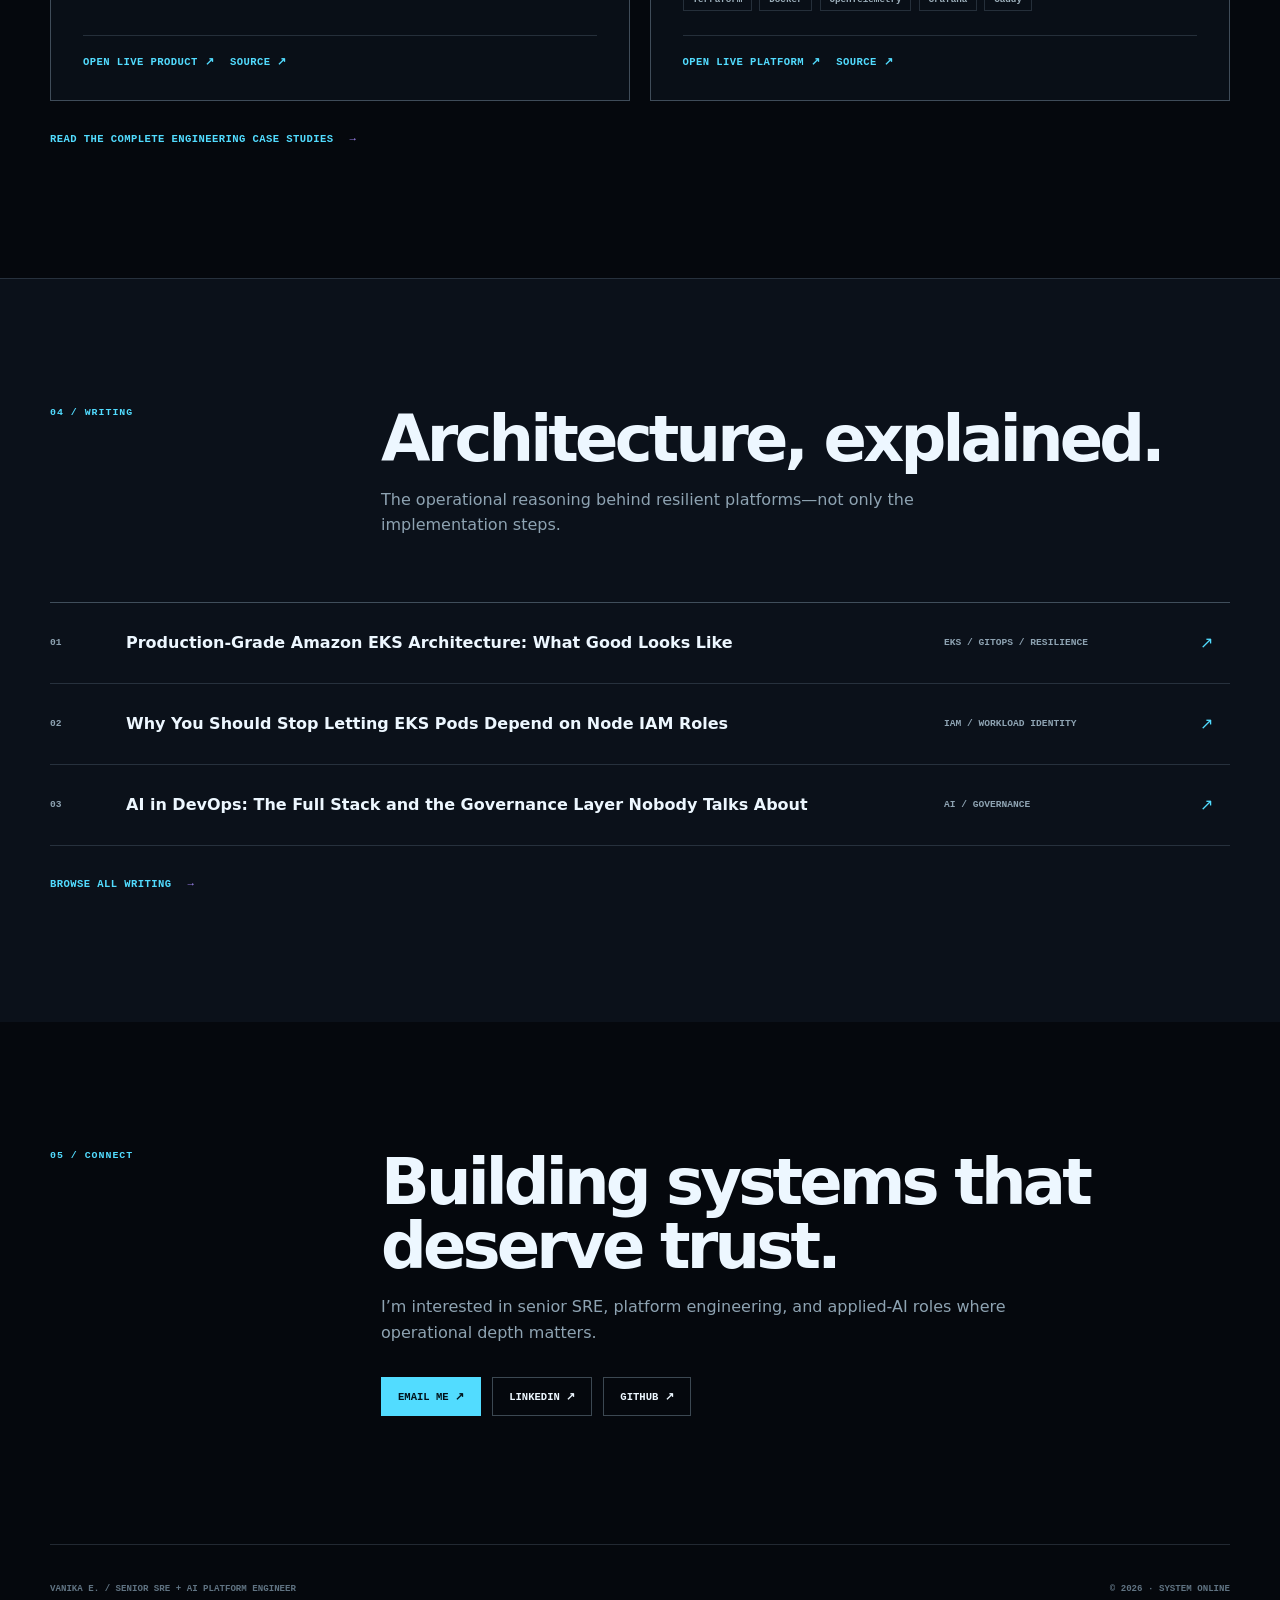
==== commit bb0636db: "Redesign portfolio as SRE and AI systems showcase" ====
--- a/index.html
+++ b/index.html
@@ -3,76 +3,104 @@
 <head>
   <meta charset="utf-8">
   <meta name="viewport" content="width=device-width, initial-scale=1">
-  <meta name="description" content="Vanika is an SRE and AI platform engineer building reliable cloud systems, operational automation, and practical AI tools.">
-  <title>Vanika | SRE &amp; AI Platform Engineer</title>
+  <meta name="description" content="Vanika is a Senior SRE and AI platform engineer building resilient cloud systems, safe delivery pipelines, and grounded operational intelligence.">
+  <title>Vanika | Senior SRE &amp; AI Platform Engineer</title>
   <link rel="icon" href="favicon.svg" type="image/svg+xml">
   <link rel="stylesheet" href="styles.css">
 </head>
 <body>
   <a class="skip-link" href="#main-content">Skip to content</a>
   <header class="site-header">
-    <nav class="nav container" aria-label="Main navigation">
-      <a class="wordmark" href="#top" aria-label="Vanika portfolio home"><span>V</span>Vanika E.</a>
-      <div class="nav-links"><a href="#work">Work</a><a href="#projects">Projects</a><a href="#writing">Writing</a><a href="#contact">Contact</a></div>
-      <p class="status"><span aria-hidden="true"></span>Open to SRE &amp; platform roles</p>
+    <nav class="nav shell" aria-label="Main navigation">
+      <a class="brand" href="#top" aria-label="Vanika portfolio home"><span>VE</span><strong>Vanika E.</strong></a>
+      <div class="nav-links"><a href="#expertise">Expertise</a><a href="#impact">Impact</a><a href="#projects">Projects</a><a href="#writing">Writing</a></div>
+      <a class="nav-contact" href="#contact"><span aria-hidden="true"></span>Available to connect</a>
     </nav>
   </header>
+
   <main id="main-content">
-    <section class="hero container" id="top" aria-labelledby="hero-heading">
+    <section class="hero shell" id="top" aria-labelledby="hero-title">
       <div class="hero-copy">
-        <p class="kicker">Site Reliability Engineering × Applied AI</p>
-        <h1 id="hero-heading">I make complex systems <em>calmer to operate.</em></h1>
-        <p class="hero-statement">I’m Vanika, an SRE and cloud platform engineer. I build reliable AWS and Kubernetes platforms—and practical AI tools that give operators better context when production gets noisy.</p>
-        <div class="hero-actions"><a class="button button-primary" href="#work">See the engineering work <span aria-hidden="true">↘</span></a><a class="button button-quiet" href="projects.html">Explore live projects</a></div>
+        <p class="signal"><span>Senior SRE</span><i></i><span>Cloud platforms</span><i></i><span>Applied AI</span></p>
+        <h1 id="hero-title">Reliability engineered.<br><em>Intelligence grounded.</em></h1>
+        <p class="hero-lede">I build cloud platforms that recover cleanly, ship safely, and explain themselves under pressure—then use AI to turn scattered operational data into useful engineering context.</p>
+        <div class="hero-actions"><a class="button button-bright" href="#projects">Explore the systems <span>↘</span></a><a class="button button-line" href="https://github.com/E-Vanika" target="_blank" rel="noreferrer">View GitHub ↗</a></div>
       </div>
-      <aside class="operating-note" aria-label="Current engineering focus">
-        <p class="note-label">Current operating brief</p>
-        <ol>
-          <li><span>01</span><strong>Design for recovery</strong><small>DR, safe releases, rollback, runbooks</small></li>
-          <li><span>02</span><strong>Reduce operator toil</strong><small>IaC, GitOps, self-healing, OIDC</small></li>
-          <li><span>03</span><strong>Improve the signal</strong><small>Observability, incident context, AI agents</small></li>
-        </ol>
-        <p class="note-footer"><span>30+ environments</span><span>Production on-call</span></p>
-      </aside>
-    </section>
-    <section class="proof-strip" aria-label="Selected outcomes">
-      <div class="container proof-grid">
-        <div><strong>33%</strong><span>cache infrastructure cost saved</span></div>
-        <div><strong>~80%</strong><span>less deployment effort through IaC</span></div>
-        <div><strong>2–3 min</strong><span>typical alert acknowledgement</span></div>
-        <div><strong>10+</strong><span>critical platforms standardized</span></div>
+      <div class="system-map" aria-label="Operational system connecting delivery, observability, recovery, and AI context">
+        <div class="map-head"><span>OPERATING MODEL / LIVE</span><i></i></div>
+        <div class="map-canvas">
+          <span class="map-node node-code">CHANGE<small>Git · IaC</small></span>
+          <span class="map-node node-ship">DELIVER<small>OIDC · GitOps</small></span>
+          <span class="map-node node-see">OBSERVE<small>RED · USE</small></span>
+          <span class="map-node node-heal">RECOVER<small>DR · rollback</small></span>
+          <span class="map-node node-ai">CONTEXT<small>AI · MCP</small></span>
+          <i class="map-line line-a"></i><i class="map-line line-b"></i><i class="map-line line-c"></i><i class="map-line line-d"></i>
+          <span class="map-core">SRE</span>
+        </div>
+        <div class="map-foot"><span>signal → context → action</span><strong>30+ environments</strong></div>
       </div>
     </section>
-    <section class="section container" id="work" aria-labelledby="work-heading">
-      <div class="section-heading"><p class="section-index">01 / Selected engineering</p><h2 id="work-heading">Reliability work with a visible point of view.</h2><p>I work across the full operating loop: build, deploy, observe, investigate, recover, and then automate what should never be manual twice.</p></div>
-      <div class="case-list">
-        <article class="case-study"><div class="case-number">01</div><div class="case-copy"><p class="case-type">SRE · Resilience</p><h3>Multi-region recovery that can actually be exercised</h3><p>Designed and tested an active-passive recovery path, evaluated RDS replication strategies, and automated cross-region snapshot copy with Python and Terraform-deployed Lambda.</p><ul class="tags"><li>AWS RDS</li><li>Lambda</li><li>Terraform</li><li>Python</li></ul></div><div class="flow" aria-label="Primary region snapshot copied to disaster recovery region"><span>Primary</span><i>→</i><span>Snapshot</span><i>→</i><span>DR region</span></div></article>
-        <article class="case-study"><div class="case-number">02</div><div class="case-copy"><p class="case-type">AI · Incident intelligence</p><h3>Operational context, assembled before the engineer has to hunt</h3><p>Built an AI-assisted SRE skills platform and service-flow agent that connects recent changes, GitOps history, Grafana signals, AWS context, incident history, and internal knowledge.</p><ul class="tags"><li>AI agents</li><li>MCP</li><li>Grafana</li><li>Git &amp; Jira</li></ul></div><div class="flow" aria-label="Alert enriched with changes and operational knowledge"><span>Alert</span><i>→</i><span>Context</span><i>→</i><span>Action</span></div></article>
-        <article class="case-study"><div class="case-number">03</div><div class="case-copy"><p class="case-type">Platform · Secure delivery</p><h3>Repeatable delivery without long-lived cloud credentials</h3><p>Standardized reusable GitHub Actions across repositories, introduced OIDC and GitHub App authentication, and built safer release, notification, and infrastructure-drift workflows.</p><ul class="tags"><li>GitHub Actions</li><li>OIDC</li><li>AWS IAM</li><li>GitHub Apps</li></ul></div><div class="flow" aria-label="GitHub Actions obtains short lived cloud identity"><span>GitHub</span><i>→</i><span>OIDC</span><i>→</i><span>AWS</span></div></article>
-        <article class="case-study"><div class="case-number">04</div><div class="case-copy"><p class="case-type">FinOps · Modernization</p><h3>Lower cost without treating reliability as a trade-off</h3><p>Delivered a Redis-to-Valkey migration across development, staging, and production, reducing cache infrastructure cost by 33% while preserving service continuity.</p><ul class="tags"><li>ElastiCache</li><li>Valkey</li><li>MemoryDB</li><li>CloudWatch</li></ul></div><div class="flow" aria-label="Redis modernized to Valkey with a 33 percent saving"><span>Redis</span><i>→</i><span>Valkey</span><i>→</i><span>−33%</span></div></article>
+
+    <section class="telemetry" aria-label="Verified engineering outcomes">
+      <div class="shell telemetry-grid">
+        <article><span>01</span><strong>~80%</strong><p>less deployment effort through Terraform, Terragrunt, and automation</p></article>
+        <article><span>02</span><strong>−33%</strong><p>cache infrastructure cost through Redis-to-Valkey modernization</p></article>
+        <article><span>03</span><strong>2–3m</strong><p>production alert acknowledgement backed by actionable monitoring</p></article>
+        <article><span>04</span><strong>10+</strong><p>critical platforms standardized with reusable delivery workflows</p></article>
       </div>
     </section>
-    <section class="section projects-section" id="projects" aria-labelledby="projects-heading">
-      <div class="container">
-        <div class="section-heading section-heading-light"><p class="section-index">02 / Built end to end</p><h2 id="projects-heading">Products are where the infrastructure earns its keep.</h2><p>These are live, public systems—not tutorial shells. Each one joins product thinking with delivery, safety, observability, and operational constraints.</p></div>
-        <div class="project-ledger">
-          <article class="project-entry project-entry-featured"><div class="project-meta"><span>AI service platform</span><span>Live</span></div><h3>Monika Glam Up</h3><p>A polished bridal-services platform with a grounded AI concierge, private enquiries, reviews, editable content, and an MCP interface. One maintained codebase also serves Crafts by Vani and Mamo Self Care with deliberate brand separation.</p><ul class="tags"><li>Next.js</li><li>RAG</li><li>MCP</li><li>Google Sheets</li><li>Vercel</li></ul><div class="project-links"><a href="https://monika-glamup.vercel.app/" target="_blank" rel="noreferrer">Visit Monika Glam Up ↗</a><a href="https://github.com/E-Vanika/morphos-core" target="_blank" rel="noreferrer">Source ↗</a></div></article>
-          <article class="project-entry"><div class="project-meta"><span>Safety-aware recommendations</span><span>Live</span></div><h3>Zippy Kiddo</h3><p>A privacy-conscious activity recommender for children aged 3–12. Deterministic safety rules stay authoritative while a trained ranker improves suggestions and falls back safely when its model artifact is unavailable.</p><ul class="tags"><li>FastAPI</li><li>ML ranking</li><li>OCI</li><li>Terraform</li><li>Ansible</li></ul><div class="project-links"><a href="https://zippy-kiddo.129-225-85-54.sslip.io" target="_blank" rel="noreferrer">Visit Zippy Kiddo ↗</a><a href="https://github.com/E-Vanika/zippy-kiddo" target="_blank" rel="noreferrer">Source ↗</a></div></article>
-          <article class="project-entry"><div class="project-meta"><span>Reliability engineering lab</span><span>Live</span></div><h3>Single-VM SRE Platform</h3><p>A deliberately honest SRE system on one constrained OCI VM: immutable releases, rollback, SLOs, error budgets, RED/USE telemetry, distributed traces, controlled failure drills, runbooks, and postmortems.</p><ul class="tags"><li>Terraform</li><li>OpenTelemetry</li><li>Grafana</li><li>Caddy</li><li>Docker</li></ul><div class="project-links"><a href="https://solo-sre-pg.duckdns.org/" target="_blank" rel="noreferrer">Visit the platform ↗</a><a href="https://github.com/E-Vanika/solo-sre-project" target="_blank" rel="noreferrer">Source ↗</a></div></article>
-        </div>
-        <a class="text-cta" href="projects.html">Read the full project briefs <span aria-hidden="true">→</span></a>
+
+    <section class="section shell" id="expertise" aria-labelledby="expertise-title">
+      <div class="section-intro"><p class="section-code">01 / HOW I WORK</p><div><h2 id="expertise-title">Two disciplines.<br>One operating model.</h2><p>AI is most useful when the platform beneath it is observable, secure, and recoverable. My work connects both sides.</p></div></div>
+      <div class="discipline-grid">
+        <article class="discipline-card sre-card"><p class="card-index">A / SITE RELIABILITY</p><h3>Keep the system understandable.</h3><p>Design the platform, delivery path, signals, and recovery strategy as one operational product.</p><ul><li><span>01</span>AWS and multi-region recovery</li><li><span>02</span>Kubernetes and EKS lifecycle</li><li><span>03</span>Terraform, Terragrunt, GitOps</li><li><span>04</span>SLOs, telemetry, incident response</li></ul></article>
+        <article class="discipline-card ai-card"><p class="card-index">B / APPLIED AI</p><h3>Give operators better context.</h3><p>Ground AI in approved knowledge, recent change data, and observable system state—with deterministic safety boundaries.</p><ul><li><span>01</span>AI-assisted incident intelligence</li><li><span>02</span>RAG and semantic retrieval</li><li><span>03</span>MCP tools and knowledge access</li><li><span>04</span>Model training and artifact promotion</li></ul></article>
       </div>
     </section>
-    <section class="section container" id="writing" aria-labelledby="writing-heading">
-      <div class="section-heading writing-heading"><div><p class="section-index">03 / Field notes</p><h2 id="writing-heading">The reasoning behind the systems.</h2></div><a class="text-cta" href="blogs.html">Browse all writing →</a></div>
-      <div class="article-list">
-        <a href="https://medium.com/@vanikaraj1/production-grade-amazon-eks-architecture-what-good-looks-like-092eeeaffea1" target="_blank" rel="noreferrer"><span>01</span><strong>Production-Grade Amazon EKS Architecture: What Good Looks Like</strong><small>Medium · EKS architecture</small><i>↗</i></a>
-        <a href="https://www.linkedin.com/pulse/why-you-should-stop-letting-eks-pods-depend-node-iam-roles-vanika-e-udmhc" target="_blank" rel="noreferrer"><span>02</span><strong>Why You Should Stop Letting EKS Pods Depend on Node IAM Roles</strong><small>LinkedIn · cloud security</small><i>↗</i></a>
-        <a href="https://medium.com/@vanikaraj1/ai-in-devops-the-full-stack-and-the-governance-layer-nobody-talks-about-cde32f263ec1" target="_blank" rel="noreferrer"><span>03</span><strong>AI in DevOps: The Full Stack and the Governance Layer Nobody Talks About</strong><small>Medium · AI governance</small><i>↗</i></a>
+
+    <section class="section impact-section" id="impact" aria-labelledby="impact-title">
+      <div class="shell">
+        <div class="section-intro"><p class="section-code">02 / PRODUCTION IMPACT</p><div><h2 id="impact-title">Work that changed the operating reality.</h2><p>Selected, public-safe examples from production platform ownership.</p></div></div>
+        <div class="impact-list">
+          <article><div class="impact-number">01</div><div class="impact-copy"><p>RESILIENCE / AWS</p><h3>Made recovery a tested path, not a diagram.</h3><span>Designed an active-passive strategy, evaluated RDS replication options, and automated cross-region snapshot copy with Python and Terraform-deployed Lambda.</span></div><div class="impact-flow" aria-label="Primary region snapshot copied to disaster recovery region"><b>PRIMARY</b><i>→</i><b>SNAPSHOT</b><i>→</i><b>DR</b></div></article>
+          <article><div class="impact-number">02</div><div class="impact-copy"><p>SECURE DELIVERY / PLATFORM</p><h3>Removed long-lived credentials from the delivery path.</h3><span>Standardized GitHub Actions, adopted OIDC and GitHub App authentication, and built reusable release, notification, and drift-validation workflows.</span></div><div class="impact-flow" aria-label="GitHub exchanges OpenID Connect identity with AWS"><b>GITHUB</b><i>→</i><b>OIDC</b><i>→</i><b>AWS</b></div></article>
+          <article><div class="impact-number">03</div><div class="impact-copy"><p>AI / OPERATIONS</p><h3>Connected alerts to the context needed to investigate them.</h3><span>Built an SRE skills platform and service-flow agent spanning recent changes, Grafana, AWS, incident history, GitOps, Jira, and internal knowledge.</span></div><div class="impact-flow" aria-label="Alert enriched by operational context before action"><b>ALERT</b><i>→</i><b>CONTEXT</b><i>→</i><b>ACTION</b></div></article>
+        </div>
       </div>
     </section>
-    <section class="contact" id="contact" aria-labelledby="contact-heading"><div class="container contact-inner"><p class="section-index">04 / Connect</p><h2 id="contact-heading">Let’s make production boring—in the best possible way.</h2><p>I’m interested in SRE, platform engineering, and applied-AI work where operational depth matters.</p><div class="contact-links"><a href="https://github.com/E-Vanika?tab=repositories" target="_blank" rel="noreferrer">GitHub ↗</a><a href="https://www.linkedin.com/in/vanika-e-54776618b/" target="_blank" rel="noreferrer">LinkedIn ↗</a><a href="mailto:vanikaraj1@gmail.com">Email ↗</a></div></div></section>
+
+    <section class="section shell" id="projects" aria-labelledby="projects-title">
+      <div class="section-intro"><p class="section-code">03 / BUILT END TO END</p><div><h2 id="projects-title">The proof is running.</h2><p>Public systems where product, ML, cloud delivery, and day-two operations meet.</p></div></div>
+      <div class="project-grid">
+        <article class="project-card project-zippy">
+          <div class="project-top"><p>01 / RESPONSIBLE ML + CLOUD DELIVERY</p><span>LIVE SYSTEM</span></div>
+          <div class="project-body"><div><h3>Zippy Kiddo</h3><p>A privacy-conscious activity recommender for children aged 3–12. Deterministic rules own safety; a trained retrieval model improves ranking and fails back safely.</p></div><div class="model-stats"><div><strong>1.00</strong><span>top‑1 retrieval</span></div><div><strong>436</strong><span>token vocabulary</span></div><div><strong>SHA‑256</strong><span>artifact pin</span></div></div></div>
+          <div class="pipeline" aria-label="Zippy Kiddo model lifecycle from catalogue through Kaggle and Hugging Face to OCI"><span>CATALOGUE<small>reviewed data</small></span><i>→</i><span>KAGGLE<small>train + gate</small></span><i>→</i><span>HUGGING FACE<small>versioned model</small></span><i>→</i><span>OCI<small>local inference</small></span></div>
+          <ul class="tags"><li>FastAPI</li><li>TF‑IDF ranker</li><li>Kaggle</li><li>Hugging Face</li><li>Terraform</li><li>Ansible</li></ul>
+          <div class="project-actions"><a href="https://zippy-kiddo.129-225-85-54.sslip.io" target="_blank" rel="noreferrer">Open live product ↗</a><a href="https://huggingface.co/vanikae/zippy-kiddo-ranker" target="_blank" rel="noreferrer">View model ↗</a><a href="https://github.com/E-Vanika/zippy-kiddo" target="_blank" rel="noreferrer">Source ↗</a></div>
+        </article>
+        <article class="project-card">
+          <div class="project-top"><p>02 / GROUNDED AI PLATFORM</p><span>LIVE SYSTEM</span></div><h3>Monika Glam Up</h3><p>A multi-brand service platform with a grounded AI concierge, private enquiry workflows, reviews, editable content, and an MCP endpoint—deployed as distinct customer experiences from one codebase.</p><div class="mini-architecture"><span>EXPERIENCE</span><i>+</i><span>RAG</span><i>+</i><span>MCP</span></div><ul class="tags"><li>Next.js</li><li>RAG</li><li>MCP</li><li>Google Sheets</li><li>Vercel</li></ul><div class="project-actions"><a href="https://monika-glamup.vercel.app/" target="_blank" rel="noreferrer">Open live product ↗</a><a href="https://github.com/E-Vanika/morphos-core" target="_blank" rel="noreferrer">Source ↗</a></div>
+        </article>
+        <article class="project-card">
+          <div class="project-top"><p>03 / RELIABILITY ENGINEERING</p><span>LIVE SYSTEM</span></div><h3>Single‑VM SRE Platform</h3><p>An intentionally honest SRE lab with immutable releases, rollback, SLOs, RED/USE telemetry, distributed traces, controlled failure drills, runbooks, and postmortems on a constrained OCI VM.</p><div class="mini-architecture"><span>DELIVER</span><i>+</i><span>OBSERVE</span><i>+</i><span>RECOVER</span></div><ul class="tags"><li>Terraform</li><li>Docker</li><li>OpenTelemetry</li><li>Grafana</li><li>Caddy</li></ul><div class="project-actions"><a href="https://solo-sre-pg.duckdns.org/" target="_blank" rel="noreferrer">Open live platform ↗</a><a href="https://github.com/E-Vanika/solo-sre-project" target="_blank" rel="noreferrer">Source ↗</a></div>
+        </article>
+      </div>
+      <a class="section-link" href="projects.html">Read the complete engineering case studies <span>→</span></a>
+    </section>
+
+    <section class="section writing-section" id="writing" aria-labelledby="writing-title">
+      <div class="shell"><div class="section-intro"><p class="section-code">04 / WRITING</p><div><h2 id="writing-title">Architecture, explained.</h2><p>The operational reasoning behind resilient platforms—not only the implementation steps.</p></div></div>
+        <div class="writing-list">
+          <a href="https://medium.com/@vanikaraj1/production-grade-amazon-eks-architecture-what-good-looks-like-092eeeaffea1" target="_blank" rel="noreferrer"><span>01</span><strong>Production‑Grade Amazon EKS Architecture: What Good Looks Like</strong><small>EKS / GitOps / resilience</small><i>↗</i></a>
+          <a href="https://www.linkedin.com/pulse/why-you-should-stop-letting-eks-pods-depend-node-iam-roles-vanika-e-udmhc" target="_blank" rel="noreferrer"><span>02</span><strong>Why You Should Stop Letting EKS Pods Depend on Node IAM Roles</strong><small>IAM / workload identity</small><i>↗</i></a>
+          <a href="https://medium.com/@vanikaraj1/ai-in-devops-the-full-stack-and-the-governance-layer-nobody-talks-about-cde32f263ec1" target="_blank" rel="noreferrer"><span>03</span><strong>AI in DevOps: The Full Stack and the Governance Layer Nobody Talks About</strong><small>AI / governance</small><i>↗</i></a>
+        </div><a class="section-link" href="blogs.html">Browse all writing <span>→</span></a>
+      </div>
+    </section>
+
+    <section class="contact shell" id="contact" aria-labelledby="contact-title"><p class="section-code">05 / CONNECT</p><div><h2 id="contact-title">Building systems that deserve trust.</h2><p>I’m interested in senior SRE, platform engineering, and applied-AI roles where operational depth matters.</p><div class="contact-links"><a href="mailto:vanikaraj1@gmail.com">Email me ↗</a><a href="https://www.linkedin.com/in/vanika-e-54776618b/" target="_blank" rel="noreferrer">LinkedIn ↗</a><a href="https://github.com/E-Vanika" target="_blank" rel="noreferrer">GitHub ↗</a></div></div></section>
   </main>
-  <footer class="footer container"><p>Vanika E. · SRE &amp; AI Platform Engineer</p><p>© 2026</p></footer>
+  <footer class="footer shell"><p>VANIKA E. / SENIOR SRE + AI PLATFORM ENGINEER</p><p>© 2026 · SYSTEM ONLINE</p></footer>
 </body>
 </html>
--- a/styles.css
+++ b/styles.css
@@ -1,14 +1,189 @@
-:root{--ink:#10201d;--paper:#f3f0e8;--paper-2:#e8e3d7;--night:#11231f;--night-2:#18312b;--acid:#d8ff3e;--rust:#d9663d;--line:rgba(16,32,29,.18);--muted:#5d6a66;--mono:"Cascadia Mono","SFMono-Regular",Consolas,monospace;--sans:Inter,ui-sans-serif,system-ui,-apple-system,"Segoe UI",sans-serif;--serif:Georgia,"Times New Roman",serif}
-*{box-sizing:border-box}html{scroll-behavior:smooth}body{margin:0;background:var(--paper);color:var(--ink);font-family:var(--sans);line-height:1.6}a{color:inherit;text-decoration:none}a:focus-visible{outline:3px solid var(--rust);outline-offset:4px}.container{width:min(1180px,calc(100% - 3rem));margin-inline:auto}.skip-link{position:fixed;left:1rem;top:-5rem;z-index:20;background:var(--acid);padding:.65rem 1rem;color:var(--night);font-weight:800}.skip-link:focus{top:1rem}
-.site-header{position:sticky;top:0;z-index:10;border-bottom:1px solid rgba(255,255,255,.12);background:rgba(17,35,31,.94);color:#fff;backdrop-filter:blur(16px)}.nav{min-height:72px;display:flex;align-items:center;gap:2rem}.wordmark{display:flex;align-items:center;gap:.65rem;font-weight:800;letter-spacing:-.02em}.wordmark span{display:grid;place-items:center;width:2rem;height:2rem;border-radius:50%;background:var(--acid);color:var(--night);font:800 1rem var(--serif)}.nav-links{display:flex;gap:1.55rem;margin-left:auto;font-size:.78rem;font-weight:700}.nav-links a{color:#c7d2ce}.nav-links a:hover{color:var(--acid)}.status{display:flex;align-items:center;gap:.45rem;margin:0;color:#b8c6c1;font:500 .65rem var(--mono);text-transform:uppercase}.status span{width:.45rem;height:.45rem;border-radius:50%;background:var(--acid);box-shadow:0 0 0 4px rgba(216,255,62,.12)}
-.hero{min-height:720px;padding:8rem 0 7rem;display:grid;grid-template-columns:minmax(0,1.45fr) minmax(320px,.55fr);gap:6rem;align-items:end}.kicker,.section-index,.case-type,.note-label,.project-meta{font:700 .68rem var(--mono);letter-spacing:.12em;text-transform:uppercase}.kicker,.section-index,.case-type{color:#397265}.hero h1{max-width:890px;margin:1rem 0 1.6rem;font:400 clamp(4rem,8vw,7.8rem)/.91 var(--serif);letter-spacing:-.065em}.hero h1 em{color:var(--rust);font-weight:400}.hero-statement{max-width:770px;margin:0;color:#334640;font-size:clamp(1.05rem,1.55vw,1.3rem);line-height:1.65}.hero-actions{display:flex;flex-wrap:wrap;gap:.75rem;margin-top:2.2rem}.button{display:inline-flex;align-items:center;justify-content:center;gap:.7rem;padding:.85rem 1.1rem;border:1px solid var(--ink);font-size:.78rem;font-weight:800;transition:transform .2s,background .2s,color .2s}.button:hover{transform:translateY(-2px)}.button-primary{background:var(--night);color:#fff}.button-primary:hover{background:var(--rust);border-color:var(--rust)}.button-quiet{background:transparent}.button-quiet:hover{background:var(--paper-2)}
-.operating-note{border-top:5px solid var(--ink);background:#fff;padding:1.5rem;box-shadow:12px 12px 0 var(--paper-2);transform:rotate(1deg)}.note-label{margin:0 0 1rem;color:var(--rust)}.operating-note ol{margin:0;padding:0;list-style:none}.operating-note li{display:grid;grid-template-columns:2rem 1fr;gap:.05rem .7rem;padding:1rem 0;border-top:1px solid var(--line)}.operating-note li span{grid-row:1/3;color:var(--muted);font:600 .7rem var(--mono)}.operating-note strong{font-size:.9rem}.operating-note small{color:var(--muted)}.note-footer{display:flex;justify-content:space-between;gap:1rem;margin:1rem 0 0;padding-top:1rem;border-top:1px solid var(--ink);color:var(--muted);font:600 .62rem var(--mono);text-transform:uppercase}
-.proof-strip{background:var(--acid);border-block:1px solid var(--ink)}.proof-grid{display:grid;grid-template-columns:repeat(4,1fr)}.proof-grid div{min-height:150px;padding:1.6rem;border-right:1px solid rgba(16,32,29,.28)}.proof-grid div:first-child{border-left:1px solid rgba(16,32,29,.28)}.proof-grid strong{display:block;font:400 clamp(2.2rem,4vw,4rem)/1 var(--serif);letter-spacing:-.06em}.proof-grid span{display:block;max-width:180px;margin-top:.7rem;font-size:.72rem;font-weight:700;line-height:1.4;text-transform:uppercase}
-.section{padding:8rem 0}.section-heading{display:grid;grid-template-columns:1fr 2.2fr 1fr;gap:2rem;align-items:start;margin-bottom:4rem}.section-heading h2{margin:0;font:400 clamp(2.7rem,5vw,5.1rem)/1 var(--serif);letter-spacing:-.055em}.section-heading>p:last-child{margin:0;color:var(--muted);font-size:.92rem}.case-list{border-top:1px solid var(--ink)}.case-study{display:grid;grid-template-columns:60px minmax(0,1fr) 320px;gap:2rem;padding:2.5rem 0;border-bottom:1px solid var(--line);align-items:center}.case-number{align-self:start;color:var(--rust);font:700 .75rem var(--mono)}.case-copy h3{max-width:650px;margin:.4rem 0 .75rem;font:400 clamp(1.65rem,3vw,2.7rem)/1.08 var(--serif);letter-spacing:-.035em}.case-copy>p:not(.case-type){max-width:700px;margin:0;color:var(--muted)}.tags{display:flex;flex-wrap:wrap;gap:.45rem;margin:1.2rem 0 0;padding:0;list-style:none}.tags li{border:1px solid var(--line);border-radius:99px;padding:.28rem .58rem;font:600 .63rem var(--mono)}.flow{display:flex;align-items:center;justify-content:space-between;border:1px solid var(--line);background:var(--paper-2);padding:1rem;font:700 .63rem var(--mono);text-transform:uppercase}.flow span{padding:.55rem;background:var(--paper)}.flow i{color:var(--rust);font-style:normal}
-.projects-section{background:var(--night);color:#eff5f2}.section-heading-light .section-index{color:var(--acid)}.section-heading-light>p:last-child{color:#aebeb8}.project-ledger{display:grid;grid-template-columns:repeat(2,1fr);border-top:1px solid rgba(255,255,255,.22);border-left:1px solid rgba(255,255,255,.22)}.project-entry{min-height:440px;display:flex;flex-direction:column;padding:2rem;border-right:1px solid rgba(255,255,255,.22);border-bottom:1px solid rgba(255,255,255,.22);transition:background .2s}.project-entry:hover{background:var(--night-2)}.project-entry-featured{grid-column:span 2;min-height:380px;background:linear-gradient(115deg,var(--night-2),#21483f)}.project-meta{display:flex;justify-content:space-between;color:#9fb2ab}.project-meta span:last-child{color:var(--acid)}.project-entry h3{margin:3rem 0 1rem;font:400 clamp(2.3rem,5vw,4.8rem)/.95 var(--serif);letter-spacing:-.055em}.project-entry p{max-width:780px;margin:0;color:#b8c6c1}.project-entry .tags{margin-top:1.5rem}.project-entry .tags li{border-color:rgba(255,255,255,.22)}.project-links{display:flex;flex-wrap:wrap;gap:1rem;margin-top:auto;padding-top:2rem}.project-links a,.text-cta{font:700 .72rem var(--mono);text-transform:uppercase;letter-spacing:.04em}.project-links a:first-child{color:var(--acid)}.project-links a:hover,.text-cta:hover{text-decoration:underline;text-underline-offset:4px}.projects-section>.container>.text-cta{display:inline-block;margin-top:2rem;color:var(--acid)}
-.writing-heading{grid-template-columns:2.8fr 1fr;align-items:end}.writing-heading>div h2{margin:.7rem 0 0}.writing-heading>.text-cta{justify-self:end}.article-list{border-top:1px solid var(--ink)}.article-list a{display:grid;grid-template-columns:50px 1fr 250px 30px;gap:1rem;align-items:center;padding:1.6rem 0;border-bottom:1px solid var(--line);transition:padding .2s,background .2s}.article-list a:hover{padding-inline:1rem;background:var(--paper-2)}.article-list span,.article-list small{color:var(--muted);font:600 .65rem var(--mono);text-transform:uppercase}.article-list strong{font:400 1.25rem var(--serif)}.article-list i{color:var(--rust);font-style:normal}
-.contact{padding:7rem 0;background:var(--rust);color:#fff}.contact-inner{display:grid;grid-template-columns:1fr 3fr;gap:1rem 3rem}.contact .section-index{color:#fff}.contact h2{max-width:850px;margin:0;font:400 clamp(3rem,6vw,6rem)/.94 var(--serif);letter-spacing:-.06em}.contact p:not(.section-index){grid-column:2;max-width:650px;margin:1rem 0;color:#ffe5db}.contact-links{grid-column:2;display:flex;flex-wrap:wrap;gap:.7rem;margin-top:1rem}.contact-links a{border:1px solid rgba(255,255,255,.5);padding:.75rem 1rem;font-size:.75rem;font-weight:800}.contact-links a:hover{background:#fff;color:var(--rust)}.footer{display:flex;justify-content:space-between;padding:1.7rem 0;color:var(--muted);font:600 .65rem var(--mono);text-transform:uppercase}
-.page-hero{padding:7rem 0 4rem}.page-hero h1{max-width:900px;margin:.8rem 0 1.2rem;font:400 clamp(3.5rem,7vw,7rem)/.94 var(--serif);letter-spacing:-.06em}.page-hero>p:last-child{max-width:700px;color:var(--muted);font-size:1.05rem}.project-detail{display:grid;grid-template-columns:100px 1.4fr .6fr;gap:2rem;padding:4rem 0;border-top:1px solid var(--ink)}.project-detail:last-child{border-bottom:1px solid var(--ink)}.project-detail h2{margin:.25rem 0 1rem;font:400 clamp(2.4rem,4vw,4.5rem)/1 var(--serif);letter-spacing:-.05em}.project-detail p{color:var(--muted)}.project-detail aside{align-self:start;border-top:4px solid var(--rust);padding-top:1rem}.project-detail aside strong{display:block;margin-bottom:.7rem;font-size:.72rem;text-transform:uppercase}.project-detail aside p{font-size:.8rem}.project-detail .project-links{margin-top:1.5rem}.project-detail .project-links a:first-child{color:var(--rust)}.writing-page .article-list{margin-bottom:7rem}.writing-intro{max-width:760px}
-@media(max-width:900px){.nav{gap:1rem}.status{display:none}.hero{grid-template-columns:1fr;gap:3rem;padding-top:6rem}.operating-note{max-width:560px}.proof-grid{grid-template-columns:repeat(2,1fr)}.section-heading,.case-study{grid-template-columns:1fr}.case-number{display:none}.flow{max-width:430px}.project-detail{grid-template-columns:60px 1fr}.project-detail aside{grid-column:2}.article-list a{grid-template-columns:40px 1fr 30px}.article-list small{grid-column:2}.contact-inner{grid-template-columns:1fr}.contact p:not(.section-index),.contact-links{grid-column:1}}
-@media(max-width:640px){.container{width:min(100% - 2rem,1180px)}.nav{min-height:98px;flex-wrap:wrap;align-content:center}.nav-links{order:2;width:100%;justify-content:space-between;margin:0;gap:.5rem;font-size:.68rem}.hero{min-height:auto;padding:5rem 0}.hero h1{font-size:clamp(3.4rem,17vw,5rem)}.hero-actions .button{width:100%}.operating-note{transform:none}.proof-grid{grid-template-columns:1fr}.proof-grid div,.proof-grid div:first-child{min-height:120px;border-left:1px solid rgba(16,32,29,.28);border-right:1px solid rgba(16,32,29,.28);border-bottom:1px solid rgba(16,32,29,.28)}.section{padding:5.5rem 0}.section-heading{gap:1rem;margin-bottom:2.5rem}.case-study{gap:1.2rem}.flow{font-size:.55rem}.project-ledger{grid-template-columns:1fr}.project-entry-featured{grid-column:auto}.project-entry{min-height:390px;padding:1.35rem}.project-entry h3{margin-top:2rem}.writing-heading{display:block}.writing-heading>.text-cta{display:inline-block;margin-top:1rem}.article-list a{grid-template-columns:32px 1fr 20px}.article-list strong{font-size:1.05rem}.project-detail{grid-template-columns:1fr;padding:3rem 0}.project-detail>.case-number{display:block}.project-detail aside{grid-column:1}.contact{padding:5rem 0}.footer{display:block}.footer p{margin:.25rem 0}.page-hero{padding-top:5rem}}
-@media(prefers-reduced-motion:reduce){*,*::before,*::after{scroll-behavior:auto!important;transition-duration:.01ms!important}}
+:root {
+  --bg: #05080d;
+  --panel: #0b111a;
+  --panel-2: #101925;
+  --line: rgba(167, 196, 218, .18);
+  --line-strong: rgba(167, 196, 218, .34);
+  --text: #edf7ff;
+  --muted: #8ea3b2;
+  --cyan: #52dcff;
+  --violet: #a98cff;
+  --lime: #c7ff5c;
+  --blue: #2288ff;
+  --mono: "Cascadia Mono", "SFMono-Regular", Consolas, monospace;
+  --sans: Inter, ui-sans-serif, system-ui, -apple-system, "Segoe UI", sans-serif;
+}
+
+* { box-sizing: border-box; }
+html { scroll-behavior: smooth; }
+body { margin: 0; background: var(--bg); color: var(--text); font-family: var(--sans); line-height: 1.6; overflow-x: hidden; }
+body::before { content: ""; position: fixed; inset: 0; z-index: -2; background: radial-gradient(circle at 72% 8%, rgba(34,136,255,.13), transparent 28rem), radial-gradient(circle at 16% 58%, rgba(169,140,255,.07), transparent 32rem); }
+body::after { content: ""; position: fixed; inset: 0; z-index: -1; pointer-events: none; opacity: .22; background-image: linear-gradient(rgba(82,220,255,.035) 1px, transparent 1px), linear-gradient(90deg, rgba(82,220,255,.035) 1px, transparent 1px); background-size: 56px 56px; mask-image: linear-gradient(to bottom, black, transparent 80%); }
+a { color: inherit; text-decoration: none; }
+a:focus-visible { outline: 2px solid var(--cyan); outline-offset: 5px; }
+.shell { width: min(1180px, calc(100% - 3rem)); margin-inline: auto; }
+.skip-link { position: fixed; top: -5rem; left: 1rem; z-index: 50; padding: .7rem 1rem; background: var(--cyan); color: #001219; font-weight: 900; }
+.skip-link:focus { top: 1rem; }
+
+.site-header { position: sticky; top: 0; z-index: 20; border-bottom: 1px solid var(--line); background: rgba(5,8,13,.86); backdrop-filter: blur(20px); }
+.nav { min-height: 76px; display: flex; align-items: center; gap: 2rem; }
+.brand { display: flex; align-items: center; gap: .7rem; }
+.brand span { display: grid; place-items: center; width: 2.2rem; height: 2.2rem; border: 1px solid var(--cyan); background: rgba(82,220,255,.08); color: var(--cyan); font: 800 .75rem var(--mono); box-shadow: inset 0 0 18px rgba(82,220,255,.1), 0 0 18px rgba(82,220,255,.08); }
+.brand strong { font-size: .88rem; letter-spacing: -.02em; }
+.nav-links { display: flex; gap: 1.8rem; margin-left: auto; color: var(--muted); font: 700 .68rem var(--mono); text-transform: uppercase; letter-spacing: .06em; }
+.nav-links a:hover, .nav-links a[aria-current="page"] { color: var(--cyan); }
+.nav-contact { display: flex; align-items: center; gap: .5rem; padding: .55rem .7rem; border: 1px solid var(--line); color: #bdd0dd; font: 700 .61rem var(--mono); text-transform: uppercase; }
+.nav-contact span { width: .45rem; height: .45rem; border-radius: 50%; background: var(--lime); box-shadow: 0 0 10px var(--lime); }
+
+.hero { min-height: 760px; display: grid; grid-template-columns: minmax(0, 1.25fr) minmax(390px, .75fr); gap: 4rem; align-items: center; padding-block: 7rem; }
+.signal { display: flex; align-items: center; gap: .8rem; margin: 0; color: var(--cyan); font: 700 .66rem var(--mono); letter-spacing: .1em; text-transform: uppercase; }
+.signal i { width: 4px; height: 4px; border-radius: 50%; background: var(--violet); }
+.hero h1 { max-width: 800px; margin: 1.5rem 0 1.7rem; font-size: clamp(3.6rem, 7.2vw, 7.3rem); line-height: .94; letter-spacing: -.07em; }
+.hero h1 em, .page-hero h1 em { color: transparent; font-style: normal; -webkit-text-stroke: 1px var(--cyan); text-shadow: 0 0 40px rgba(82,220,255,.12); }
+.hero-lede { max-width: 710px; margin: 0; color: #b5c5cf; font-size: clamp(1rem, 1.5vw, 1.24rem); line-height: 1.7; }
+.hero-actions { display: flex; flex-wrap: wrap; gap: .75rem; margin-top: 2.2rem; }
+.button { display: inline-flex; align-items: center; justify-content: center; gap: .7rem; min-height: 48px; padding: .75rem 1rem; border: 1px solid var(--line-strong); font: 800 .7rem var(--mono); text-transform: uppercase; letter-spacing: .04em; transition: transform .2s, border-color .2s, background .2s; }
+.button:hover { transform: translateY(-2px); border-color: var(--cyan); }
+.button-bright { background: var(--cyan); border-color: var(--cyan); color: #00141c; box-shadow: 0 12px 35px rgba(82,220,255,.15); }
+.button-bright:hover { background: #8ceaff; }
+.button-line { background: rgba(255,255,255,.02); }
+
+.system-map { border: 1px solid var(--line-strong); background: rgba(9,15,23,.85); box-shadow: 0 26px 90px rgba(0,0,0,.35), inset 0 0 60px rgba(34,136,255,.035); }
+.map-head, .map-foot { display: flex; justify-content: space-between; align-items: center; min-height: 44px; padding: 0 1rem; border-bottom: 1px solid var(--line); color: var(--muted); font: 700 .57rem var(--mono); letter-spacing: .07em; }
+.map-head i { width: 7px; height: 7px; border-radius: 50%; background: var(--lime); box-shadow: 0 0 10px var(--lime); }
+.map-canvas { position: relative; height: 390px; background-image: radial-gradient(circle, rgba(82,220,255,.14) 1px, transparent 1px); background-size: 20px 20px; overflow: hidden; }
+.map-canvas::after { content: ""; position: absolute; inset: 0; background: radial-gradient(circle at center, rgba(82,220,255,.12), transparent 48%); }
+.map-core, .map-node { position: absolute; z-index: 2; display: grid; place-items: center; border: 1px solid var(--line-strong); background: #081019; font: 800 .61rem var(--mono); letter-spacing: .06em; }
+.map-core { left: 50%; top: 50%; width: 82px; height: 82px; transform: translate(-50%,-50%); clip-path: polygon(50% 0,100% 50%,50% 100%,0 50%); border: 0; background: rgba(5,17,25,.96); color: var(--cyan); box-shadow: inset 0 0 0 1px var(--cyan), 0 0 30px rgba(82,220,255,.18); }
+.map-node { min-width: 112px; padding: .65rem; color: #dceaf2; }
+.map-node small { color: var(--muted); font: 500 .52rem var(--mono); letter-spacing: 0; }
+.node-code { left: 6%; top: 12%; }.node-ship { right: 7%; top: 14%; }.node-see { right: 4%; bottom: 12%; }.node-heal { left: 5%; bottom: 12%; }.node-ai { left: 50%; top: 5%; transform: translateX(-50%); border-color: var(--violet); color: var(--violet); }
+.map-line { position: absolute; z-index: 1; left: 50%; top: 50%; width: 145px; height: 1px; background: linear-gradient(90deg, var(--cyan), rgba(82,220,255,.1)); transform-origin: left; }
+.line-a { transform: rotate(-151deg); }.line-b { transform: rotate(-30deg); }.line-c { transform: rotate(31deg); }.line-d { transform: rotate(150deg); }
+.map-foot { border-top: 1px solid var(--line); border-bottom: 0; }.map-foot strong { color: var(--cyan); }
+
+.telemetry { border-block: 1px solid var(--line); background: rgba(11,17,26,.72); }
+.telemetry-grid { display: grid; grid-template-columns: repeat(4,1fr); }
+.telemetry article { min-height: 185px; padding: 1.5rem; border-right: 1px solid var(--line); }
+.telemetry article:first-child { border-left: 1px solid var(--line); }
+.telemetry article>span { color: #506574; font: 700 .6rem var(--mono); }
+.telemetry strong { display: block; margin: 1rem 0 .7rem; color: var(--lime); font: 700 clamp(2.2rem,4vw,3.8rem)/1 var(--mono); letter-spacing: -.08em; }
+.telemetry p { max-width: 220px; margin: 0; color: var(--muted); font-size: .75rem; line-height: 1.5; }
+
+.section { padding: 8rem 0; }
+.section-intro { display: grid; grid-template-columns: 1fr 3fr; gap: 3rem; margin-bottom: 4rem; }
+.section-code, .card-index, .project-top p, .case-title p, .impact-copy>p, .article-catalogue p { margin: 0; color: var(--cyan); font: 800 .62rem var(--mono); letter-spacing: .1em; text-transform: uppercase; }
+.section-intro h2, .contact h2 { max-width: 800px; margin: 0; font-size: clamp(2.6rem,5vw,5.2rem); line-height: 1; letter-spacing: -.06em; }
+.section-intro>div>p { max-width: 590px; margin: 1rem 0 0; color: var(--muted); }
+.discipline-grid { display: grid; grid-template-columns: 1fr 1fr; gap: 1.2rem; }
+.discipline-card { position: relative; min-height: 530px; padding: 2.2rem; border: 1px solid var(--line-strong); overflow: hidden; }
+.discipline-card::after { content: ""; position: absolute; width: 320px; height: 320px; right: -140px; bottom: -140px; border: 1px solid currentColor; border-radius: 50%; box-shadow: 0 0 0 45px rgba(255,255,255,.015), 0 0 0 90px rgba(255,255,255,.01); opacity: .28; }
+.sre-card { color: var(--cyan); background: linear-gradient(145deg, rgba(34,136,255,.1), rgba(11,17,26,.92)); }
+.ai-card { color: var(--violet); background: linear-gradient(145deg, rgba(169,140,255,.12), rgba(11,17,26,.92)); }
+.discipline-card h3 { max-width: 480px; margin: 4.5rem 0 1rem; color: var(--text); font-size: clamp(2rem,3vw,3.3rem); line-height: 1.05; letter-spacing: -.045em; }
+.discipline-card>p:not(.card-index) { max-width: 500px; color: var(--muted); }
+.discipline-card ul { position: relative; z-index: 1; margin: 3rem 0 0; padding: 0; list-style: none; border-top: 1px solid var(--line); }
+.discipline-card li { display: flex; gap: 1rem; padding: .8rem 0; border-bottom: 1px solid var(--line); color: #c4d2db; font-size: .78rem; }
+.discipline-card li span { color: currentColor; font: 700 .62rem var(--mono); }
+
+.impact-section { border-block: 1px solid var(--line); background: var(--panel); }
+.impact-list { border-top: 1px solid var(--line-strong); }
+.impact-list article { display: grid; grid-template-columns: 70px minmax(0,1fr) 330px; gap: 2rem; align-items: center; padding: 2.6rem 0; border-bottom: 1px solid var(--line); }
+.impact-number { align-self: start; color: #536877; font: 700 .7rem var(--mono); }
+.impact-copy h3 { max-width: 720px; margin: .6rem 0 .8rem; font-size: clamp(1.5rem,2.7vw,2.7rem); line-height: 1.15; letter-spacing: -.04em; }
+.impact-copy span { display: block; max-width: 720px; color: var(--muted); font-size: .88rem; }
+.impact-flow, .architecture-row { display: flex; align-items: center; justify-content: space-between; gap: .5rem; padding: 1rem; border: 1px solid var(--line); background: #070c12; }
+.impact-flow b, .architecture-row span { padding: .45rem; border: 1px solid var(--line); color: #c7d6df; font: 700 .55rem var(--mono); }
+.impact-flow i, .architecture-row i { color: var(--cyan); font-style: normal; }
+
+.project-grid { display: grid; grid-template-columns: 1fr 1fr; gap: 1.2rem; }
+.project-card { display: flex; flex-direction: column; min-height: 500px; padding: 2rem; border: 1px solid var(--line-strong); background: rgba(11,17,26,.84); transition: transform .2s, border-color .2s; }
+.project-card:hover { transform: translateY(-4px); border-color: var(--cyan); }
+.project-zippy { grid-column: span 2; min-height: 600px; background: linear-gradient(120deg, rgba(34,136,255,.15), rgba(11,17,26,.95) 52%, rgba(169,140,255,.11)); }
+.project-top { display: flex; justify-content: space-between; gap: 1rem; }
+.project-top span { color: var(--lime); font: 700 .58rem var(--mono); letter-spacing: .08em; }
+.project-card h3 { margin: 3.2rem 0 1rem; font-size: clamp(2.2rem,4vw,4.4rem); line-height: 1; letter-spacing: -.055em; }
+.project-card>p, .project-body p { max-width: 700px; margin: 0; color: var(--muted); }
+.project-body { display: grid; grid-template-columns: 1.4fr 1fr; gap: 3rem; align-items: end; }
+.model-stats { display: grid; grid-template-columns: repeat(3,1fr); border: 1px solid var(--line); }
+.model-stats div { padding: .9rem; border-right: 1px solid var(--line); }.model-stats div:last-child { border: 0; }
+.model-stats strong { display: block; color: var(--lime); font: 700 1rem var(--mono); }.model-stats span { color: var(--muted); font-size: .58rem; }
+.pipeline { display: flex; align-items: center; justify-content: space-between; gap: .7rem; margin: 3rem 0 1.5rem; padding: 1.2rem; border: 1px solid rgba(82,220,255,.3); background: rgba(4,10,15,.75); }
+.pipeline span { flex: 1; padding: .65rem; border: 1px solid var(--line); color: var(--cyan); font: 800 .6rem var(--mono); text-align: center; }
+.pipeline small { display: block; margin-top: .25rem; color: var(--muted); font: 500 .52rem var(--mono); }.pipeline i { color: var(--violet); font-style: normal; }
+.mini-architecture { display: flex; align-items: center; gap: .6rem; margin: 2.5rem 0 1.5rem; padding: 1rem; border: 1px solid var(--line); color: var(--cyan); font: 700 .62rem var(--mono); }.mini-architecture i { color: var(--violet); font-style: normal; }
+.tags { display: flex; flex-wrap: wrap; gap: .45rem; margin: 1.5rem 0; padding: 0; list-style: none; }
+.tags li { padding: .27rem .55rem; border: 1px solid var(--line); color: #9db0bc; font: 600 .58rem var(--mono); }
+.project-actions { display: flex; flex-wrap: wrap; gap: 1rem; margin-top: auto; padding-top: 1.2rem; border-top: 1px solid var(--line); }
+.project-actions a, .section-link { color: var(--cyan); font: 800 .66rem var(--mono); text-transform: uppercase; letter-spacing: .04em; }
+.project-actions a:hover, .section-link:hover { text-decoration: underline; text-underline-offset: 4px; }
+.section-link { display: inline-flex; gap: 1rem; margin-top: 2rem; }.section-link span { color: var(--violet); }
+
+.writing-section { border-top: 1px solid var(--line); background: var(--panel); }
+.writing-list { border-top: 1px solid var(--line-strong); }
+.writing-list a { display: grid; grid-template-columns: 60px 1fr 240px 30px; gap: 1rem; align-items: center; padding: 1.7rem 0; border-bottom: 1px solid var(--line); transition: padding .2s, background .2s; }
+.writing-list a:hover { padding-inline: 1rem; background: rgba(82,220,255,.035); }
+.writing-list span, .writing-list small { color: var(--muted); font: 700 .6rem var(--mono); text-transform: uppercase; }.writing-list strong { font-size: 1rem; }.writing-list i { color: var(--cyan); font-style: normal; }
+
+.contact { display: grid; grid-template-columns: 1fr 3fr; gap: 3rem; padding-block: 8rem; }
+.contact h2 { max-width: 900px; }
+.contact>div>p { max-width: 660px; color: var(--muted); }
+.contact-links { display: flex; flex-wrap: wrap; gap: .7rem; margin-top: 2rem; }
+.contact-links a { padding: .75rem 1rem; border: 1px solid var(--line-strong); font: 800 .66rem var(--mono); text-transform: uppercase; }.contact-links a:first-child { background: var(--cyan); border-color: var(--cyan); color: #00131b; }.contact-links a:hover { border-color: var(--cyan); }
+.footer { display: flex; justify-content: space-between; padding-block: 1.8rem; border-top: 1px solid var(--line); color: #607382; font: 700 .57rem var(--mono); }
+
+.page-hero { padding: 8rem 0 5rem; }
+.page-hero h1 { margin: 1rem 0 1.5rem; font-size: clamp(3.5rem,7vw,7rem); line-height: .96; letter-spacing: -.065em; }
+.page-hero>p:last-child { max-width: 720px; color: var(--muted); font-size: 1.05rem; }
+.case-studies { padding-bottom: 8rem; }
+.case-panel { display: grid; grid-template-columns: 95px 1fr; border: 1px solid var(--line-strong); border-bottom: 0; background: rgba(11,17,26,.76); }.case-panel:last-child { border-bottom: 1px solid var(--line-strong); }
+.case-panel-zippy { background: linear-gradient(135deg, rgba(34,136,255,.12), rgba(11,17,26,.86) 50%, rgba(169,140,255,.08)); }
+.case-rail { padding: 2rem 1rem; border-right: 1px solid var(--line); text-align: center; }.case-rail span { color: var(--cyan); font: 800 1.2rem var(--mono); }.case-rail p { margin: 2rem 0 0; color: var(--muted); font: 700 .55rem var(--mono); writing-mode: vertical-rl; letter-spacing: .12em; }
+.case-main { padding: 2.5rem; }
+.case-title { display: flex; justify-content: space-between; gap: 2rem; align-items: start; }.case-title h2 { margin: .6rem 0 0; font-size: clamp(2.7rem,5vw,5rem); line-height: 1; letter-spacing: -.06em; }.case-title>a { padding: .65rem .75rem; border: 1px solid var(--line); color: var(--cyan); font: 800 .6rem var(--mono); white-space: nowrap; }
+.case-summary { max-width: 860px; margin: 2rem 0 3rem; color: #b5c6d0; font-size: 1.05rem; }
+.case-columns { display: grid; grid-template-columns: 1fr 1fr; gap: 1.2rem; }.case-columns>div { padding: 1.4rem; border-top: 2px solid var(--cyan); background: rgba(4,9,14,.55); }.case-columns h3 { margin: 0 0 .7rem; font-size: 1rem; }.case-columns p { margin: 0; color: var(--muted); font-size: .82rem; }
+.lifecycle { display: flex; align-items: stretch; gap: .5rem; margin: 2.5rem 0; }.lifecycle>div { flex: 1; min-width: 0; padding: .8rem; border: 1px solid var(--line); background: #070c12; }.lifecycle b, .lifecycle strong, .lifecycle span { display: block; }.lifecycle b { color: var(--violet); font: 700 .55rem var(--mono); }.lifecycle strong { margin: .5rem 0 .25rem; color: var(--cyan); font: 800 .58rem var(--mono); }.lifecycle span { color: var(--muted); font-size: .56rem; }.lifecycle i { align-self: center; color: var(--violet); font-style: normal; }
+.evidence-grid { display: grid; grid-template-columns: repeat(4,1fr); border: 1px solid var(--line); }.evidence-grid div { padding: 1rem; border-right: 1px solid var(--line); }.evidence-grid div:last-child { border: 0; }.evidence-grid strong { display: block; color: var(--lime); font: 700 1.05rem var(--mono); }.evidence-grid span { display: block; margin-top: .35rem; color: var(--muted); font-size: .58rem; }
+.architecture-row { max-width: 820px; margin: 2.5rem 0; }
+.case-footer { display: flex; justify-content: space-between; gap: 2rem; align-items: end; margin-top: 2rem; border-top: 1px solid var(--line); }.case-footer .project-actions { border: 0; }
+
+.article-catalogue { padding-bottom: 8rem; border-top: 1px solid var(--line-strong); }
+.article-catalogue>a { display: grid; grid-template-columns: 75px 1fr 40px; gap: 2rem; align-items: center; padding: 2.4rem 0; border-bottom: 1px solid var(--line); }.article-catalogue>a>span { color: #526675; font: 700 .7rem var(--mono); }.article-catalogue h2 { margin: .5rem 0 .7rem; font-size: clamp(1.5rem,3vw,2.6rem); line-height: 1.1; letter-spacing: -.04em; }.article-catalogue small { display: block; max-width: 780px; color: var(--muted); font-size: .8rem; }.article-catalogue i { color: var(--cyan); font-size: 1.2rem; font-style: normal; }.article-catalogue>a:hover h2 { color: var(--cyan); }
+
+@media (max-width: 920px) {
+  .nav-contact { display: none; }
+  .hero { grid-template-columns: 1fr; min-height: auto; }
+  .system-map { max-width: 600px; }
+  .telemetry-grid { grid-template-columns: repeat(2,1fr); }
+  .section-intro, .contact { grid-template-columns: 1fr; gap: 1rem; }
+  .impact-list article { grid-template-columns: 45px 1fr; }.impact-flow { grid-column: 2; max-width: 400px; }
+  .project-body { grid-template-columns: 1fr; }.model-stats { max-width: 540px; }
+  .writing-list a { grid-template-columns: 40px 1fr 25px; }.writing-list small { grid-column: 2; }
+  .lifecycle { display: grid; grid-template-columns: repeat(3,1fr); }.lifecycle i { display: none; }
+  .evidence-grid { grid-template-columns: repeat(2,1fr); }.evidence-grid div:nth-child(2) { border-right: 0; }.evidence-grid div:nth-child(-n+2) { border-bottom: 1px solid var(--line); }
+  .case-footer { display: block; }
+}
+
+@media (max-width: 680px) {
+  .shell { width: min(100% - 2rem,1180px); }
+  .nav { min-height: 105px; flex-wrap: wrap; align-content: center; gap: .5rem; }.nav-links { order: 2; width: 100%; justify-content: space-between; gap: .5rem; margin: 0; font-size: .58rem; }
+  .hero { padding-block: 5rem; gap: 3rem; }.hero h1 { font-size: clamp(3.2rem,16vw,5rem); }.signal { flex-wrap: wrap; font-size: .56rem; }.hero-actions .button { width: 100%; }
+  .map-canvas { height: 330px; }.map-node { min-width: 90px; font-size: .52rem; }.map-node small { font-size: .45rem; }.map-line { width: 110px; }
+  .telemetry-grid { grid-template-columns: 1fr; }.telemetry article, .telemetry article:first-child { min-height: 140px; border-left: 1px solid var(--line); }
+  .section { padding: 5.5rem 0; }.section-intro { margin-bottom: 2.5rem; }.section-intro h2, .contact h2 { font-size: clamp(2.5rem,12vw,4rem); }
+  .discipline-grid, .project-grid { grid-template-columns: 1fr; }.discipline-card { min-height: 480px; padding: 1.4rem; }.discipline-card h3 { margin-top: 3rem; }.project-zippy { grid-column: auto; }.project-card { min-height: 520px; padding: 1.3rem; }
+  .pipeline { display: grid; grid-template-columns: 1fr 1fr; }.pipeline i { display: none; }.model-stats { grid-template-columns: 1fr; }.model-stats div { border-right: 0; border-bottom: 1px solid var(--line); }
+  .impact-list article { grid-template-columns: 1fr; gap: 1rem; }.impact-number { display: none; }.impact-flow { grid-column: 1; font-size: .5rem; }
+  .writing-list a { grid-template-columns: 28px 1fr 20px; }.writing-list strong { font-size: .88rem; }
+  .contact { padding-block: 5.5rem; }.footer { display: block; }.footer p { margin: .3rem 0; }
+  .page-hero { padding: 5rem 0 3rem; }.page-hero h1 { font-size: clamp(3.1rem,15vw,5rem); }
+  .case-panel { grid-template-columns: 1fr; }.case-rail { display: flex; justify-content: space-between; border-right: 0; border-bottom: 1px solid var(--line); }.case-rail p { margin: 0; writing-mode: initial; }.case-main { padding: 1.3rem; }.case-title { display: block; }.case-title>a { display: inline-block; margin-top: 1rem; }.case-columns { grid-template-columns: 1fr; }.lifecycle { grid-template-columns: 1fr 1fr; }.evidence-grid { grid-template-columns: 1fr; }.evidence-grid div { border-right: 0; border-bottom: 1px solid var(--line); }.architecture-row { flex-wrap: wrap; }.case-studies, .article-catalogue { padding-bottom: 5rem; }
+  .article-catalogue>a { grid-template-columns: 30px 1fr 20px; gap: .8rem; }.article-catalogue h2 { font-size: 1.35rem; }
+}
+
+@media (prefers-reduced-motion: no-preference) {
+  .map-core { animation: core-pulse 3s ease-in-out infinite; }
+  @keyframes core-pulse { 50% { box-shadow: 0 0 48px rgba(82,220,255,.32); } }
+}
+@media (prefers-reduced-motion: reduce) { *,*::before,*::after { scroll-behavior: auto !important; animation-duration: .01ms !important; transition-duration: .01ms !important; } }
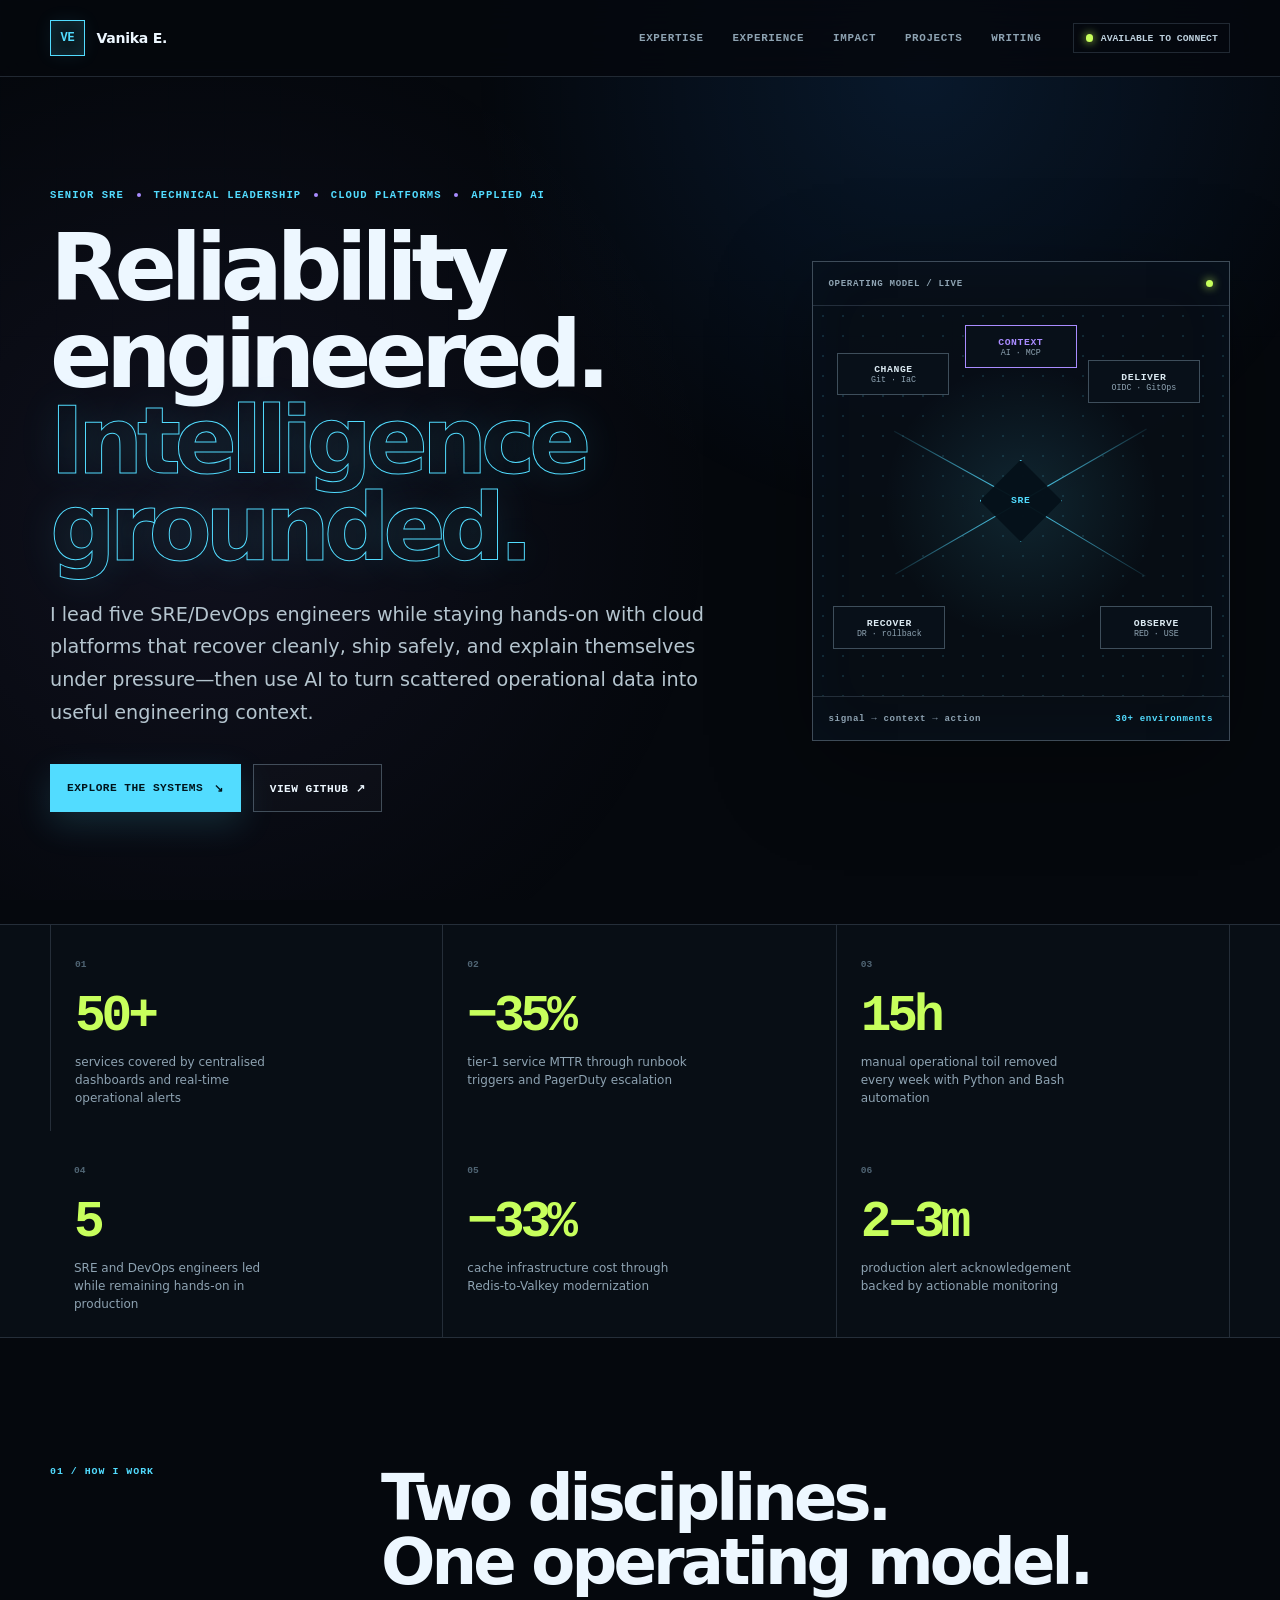
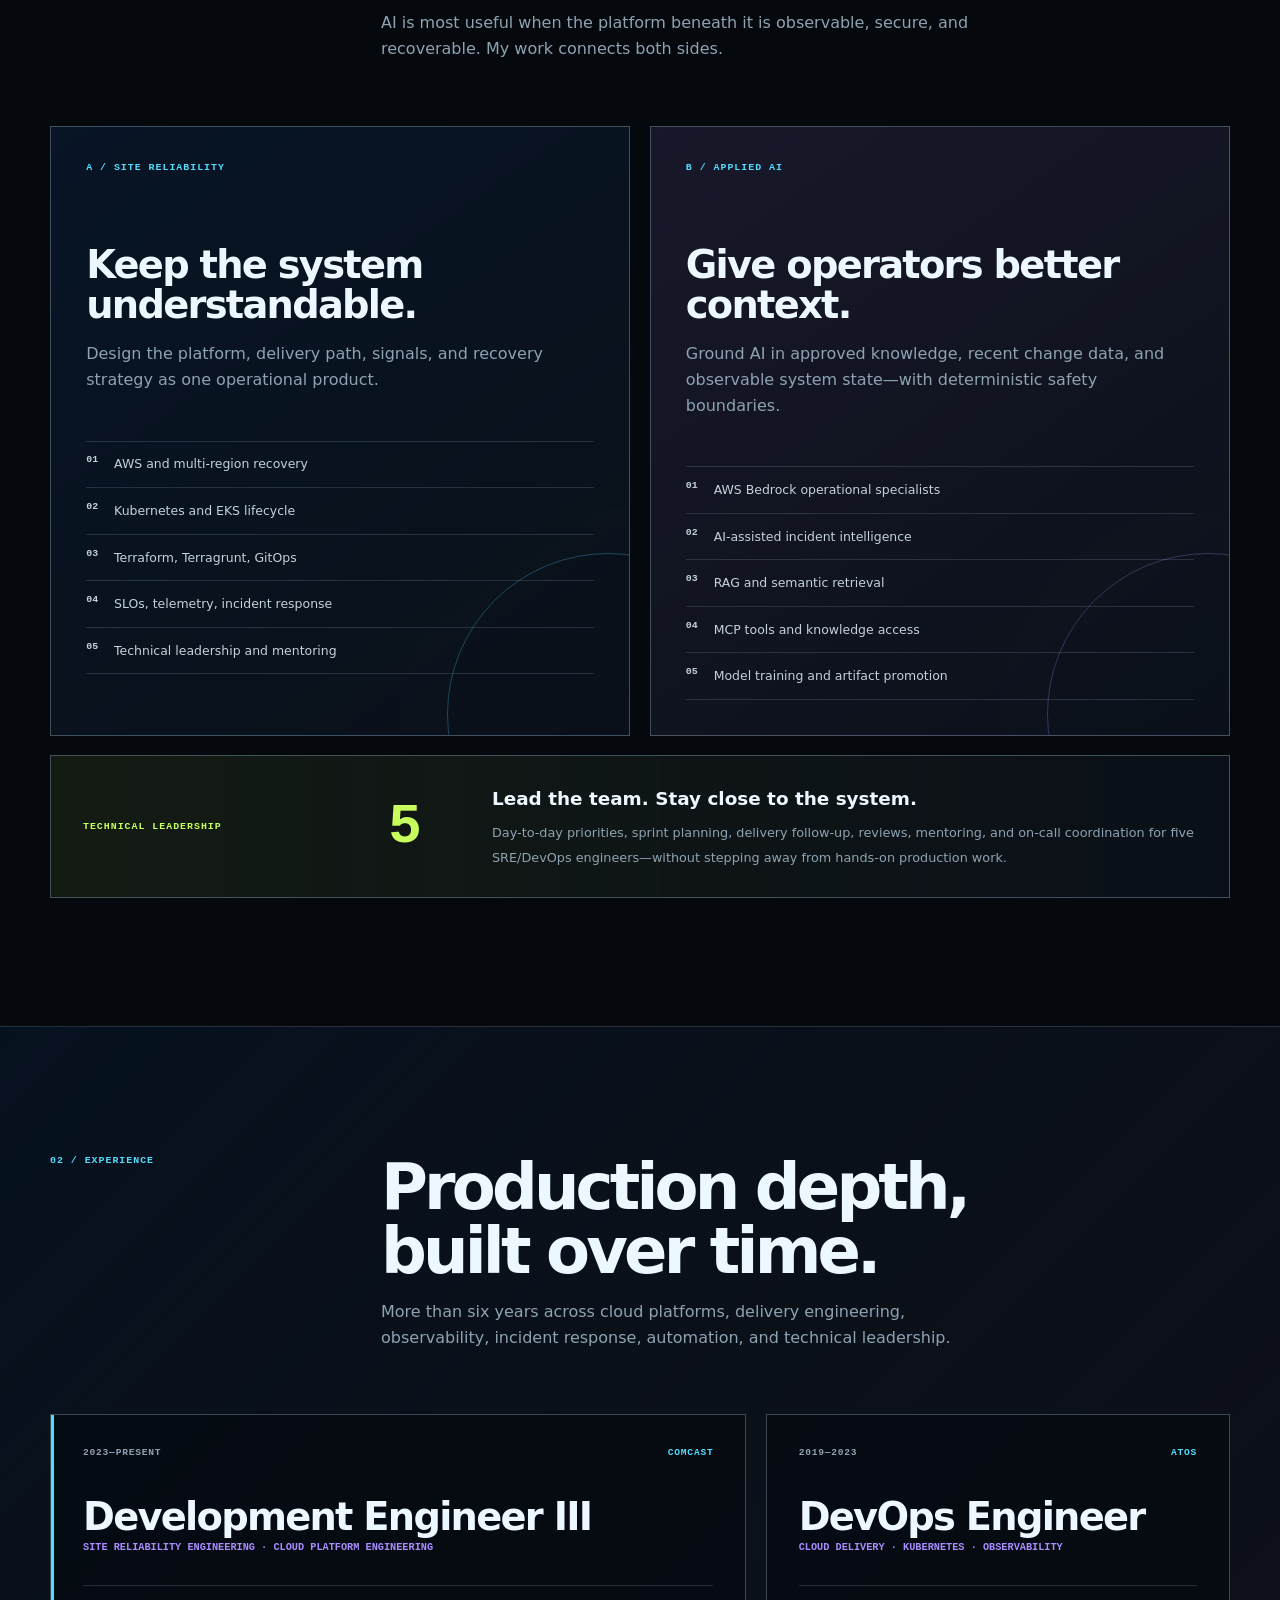
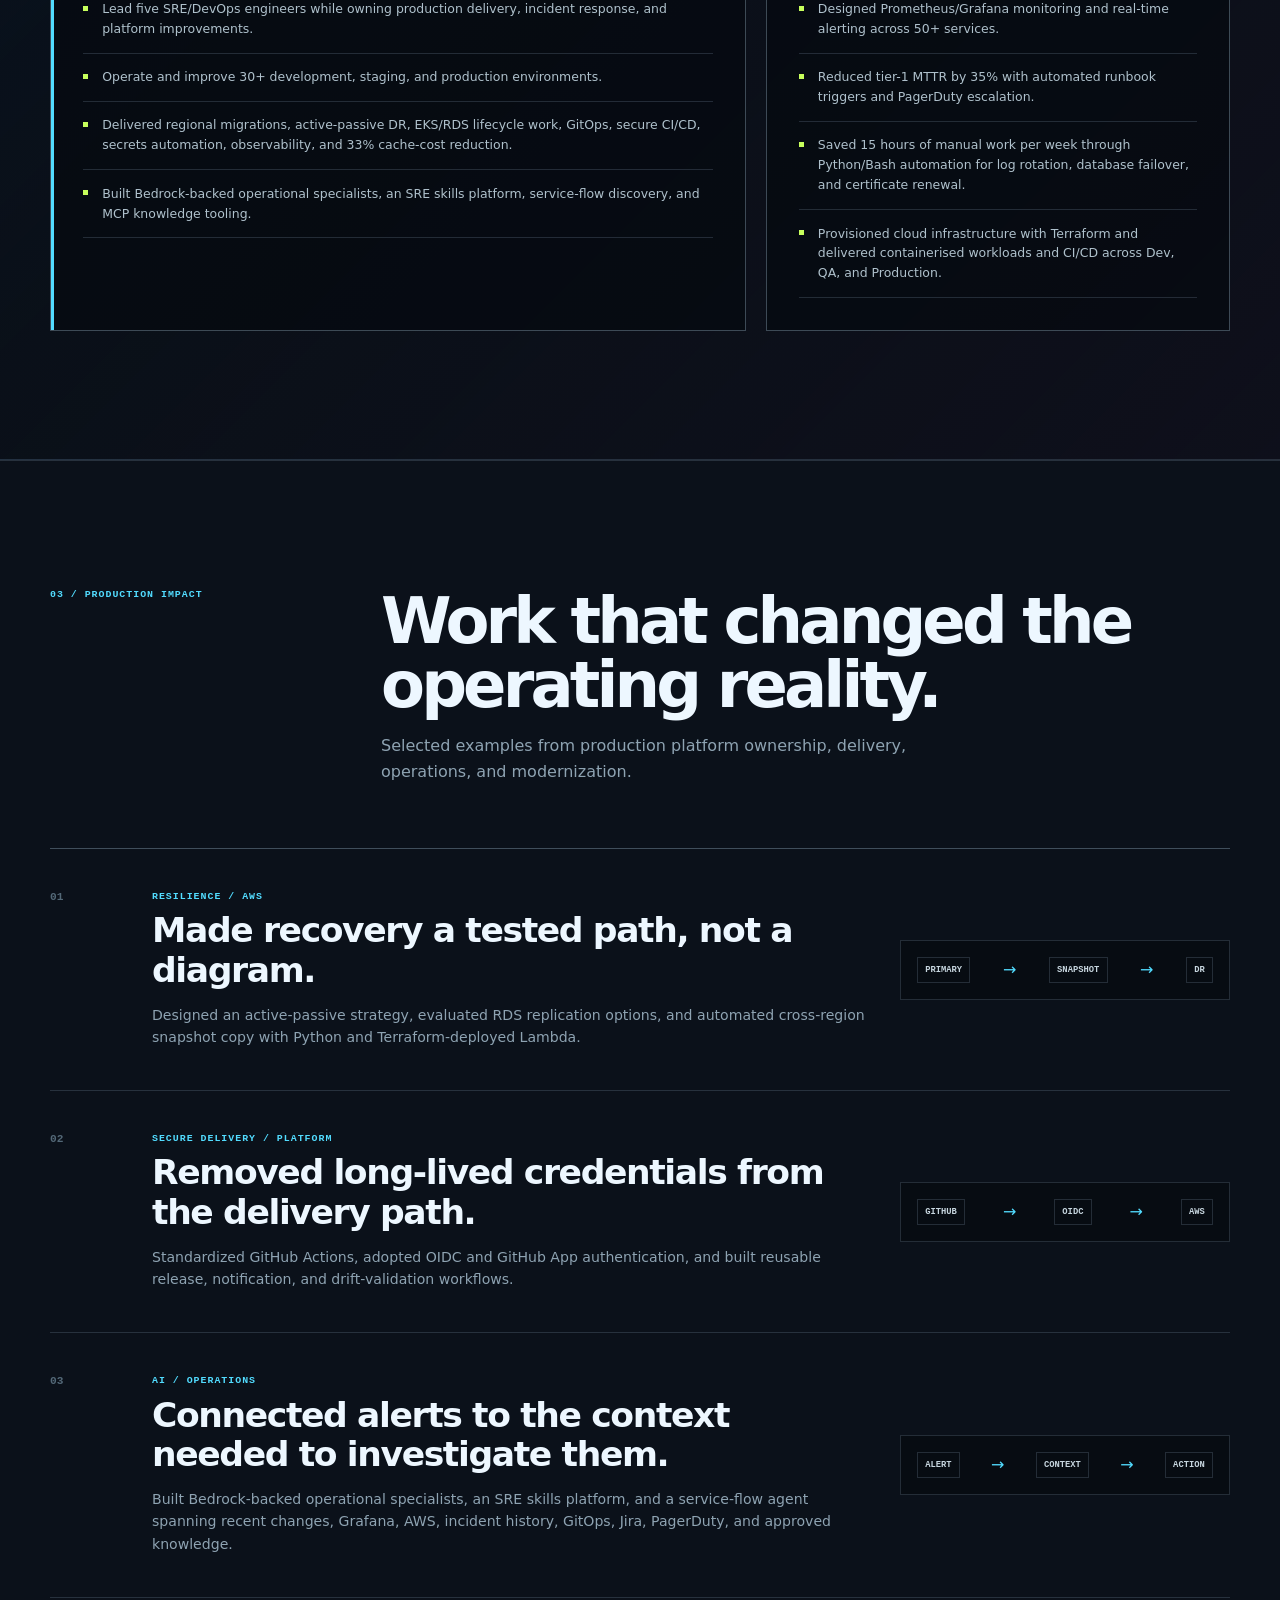
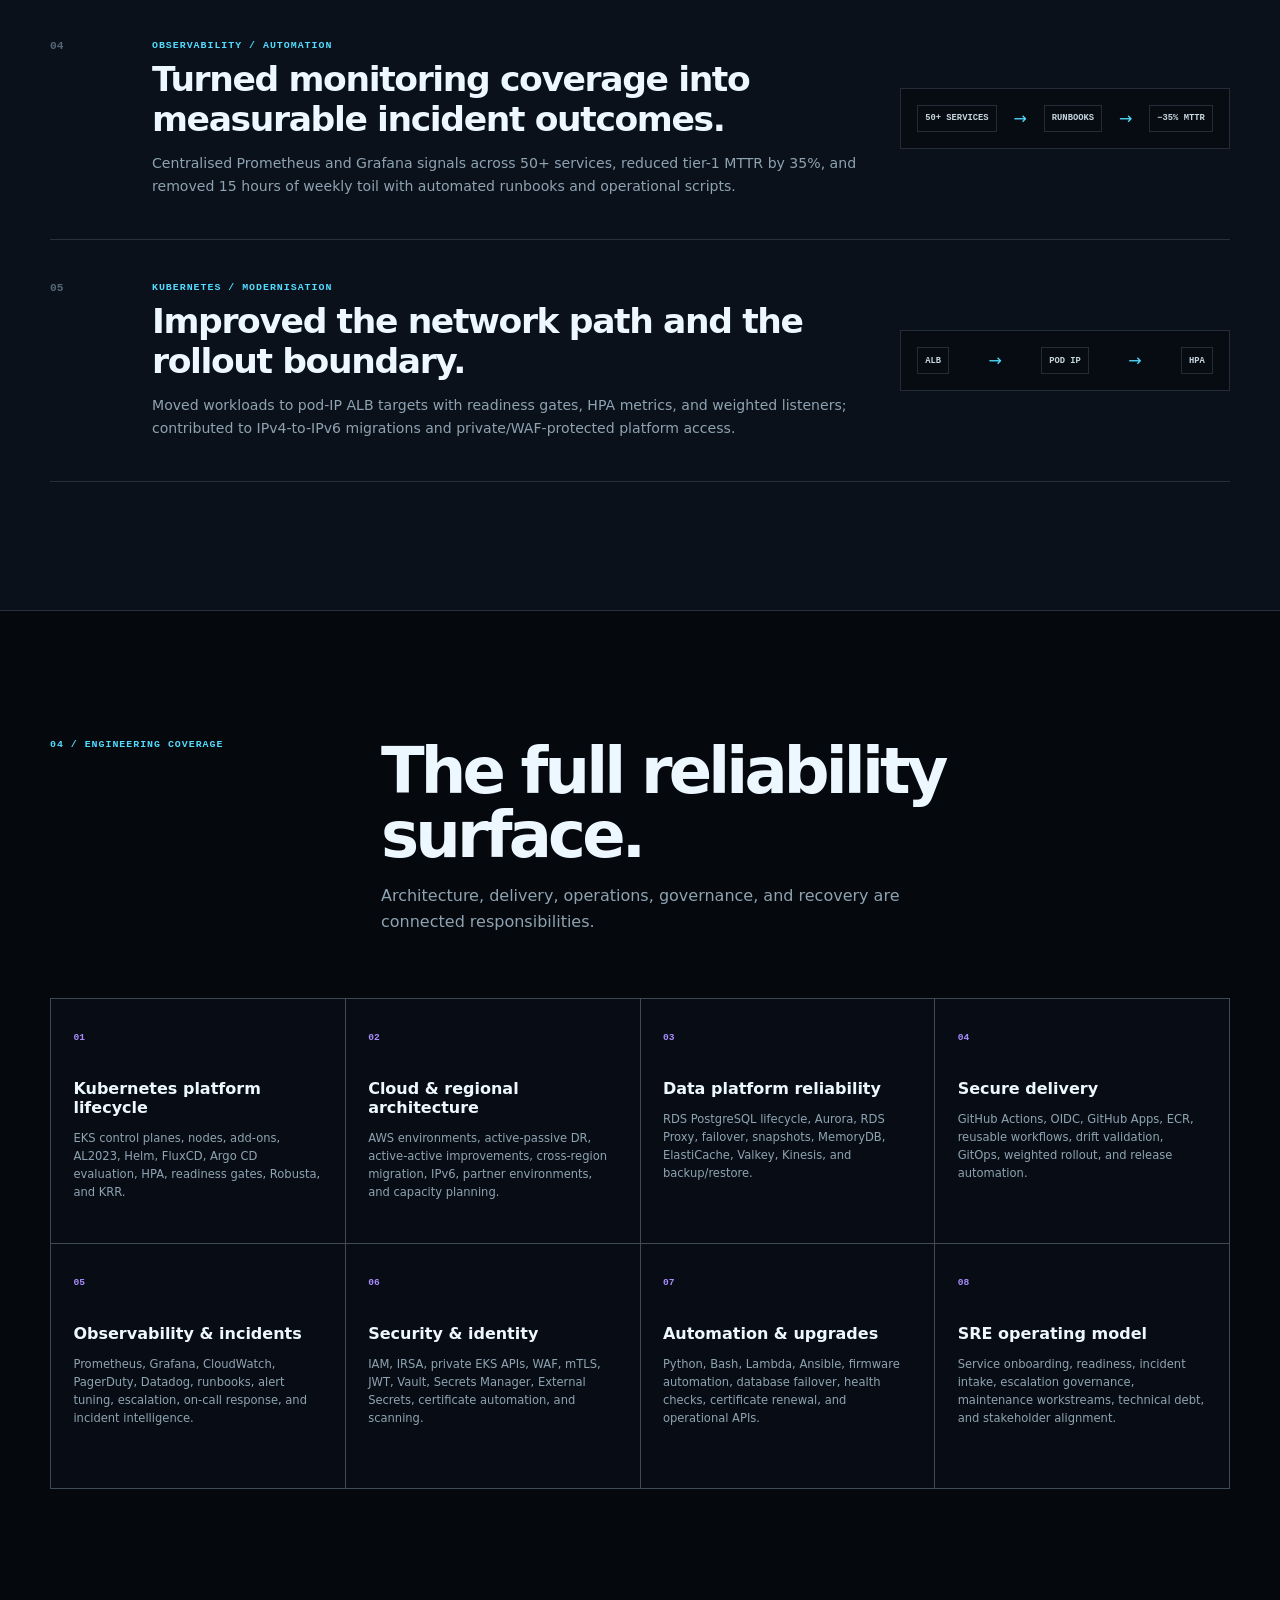
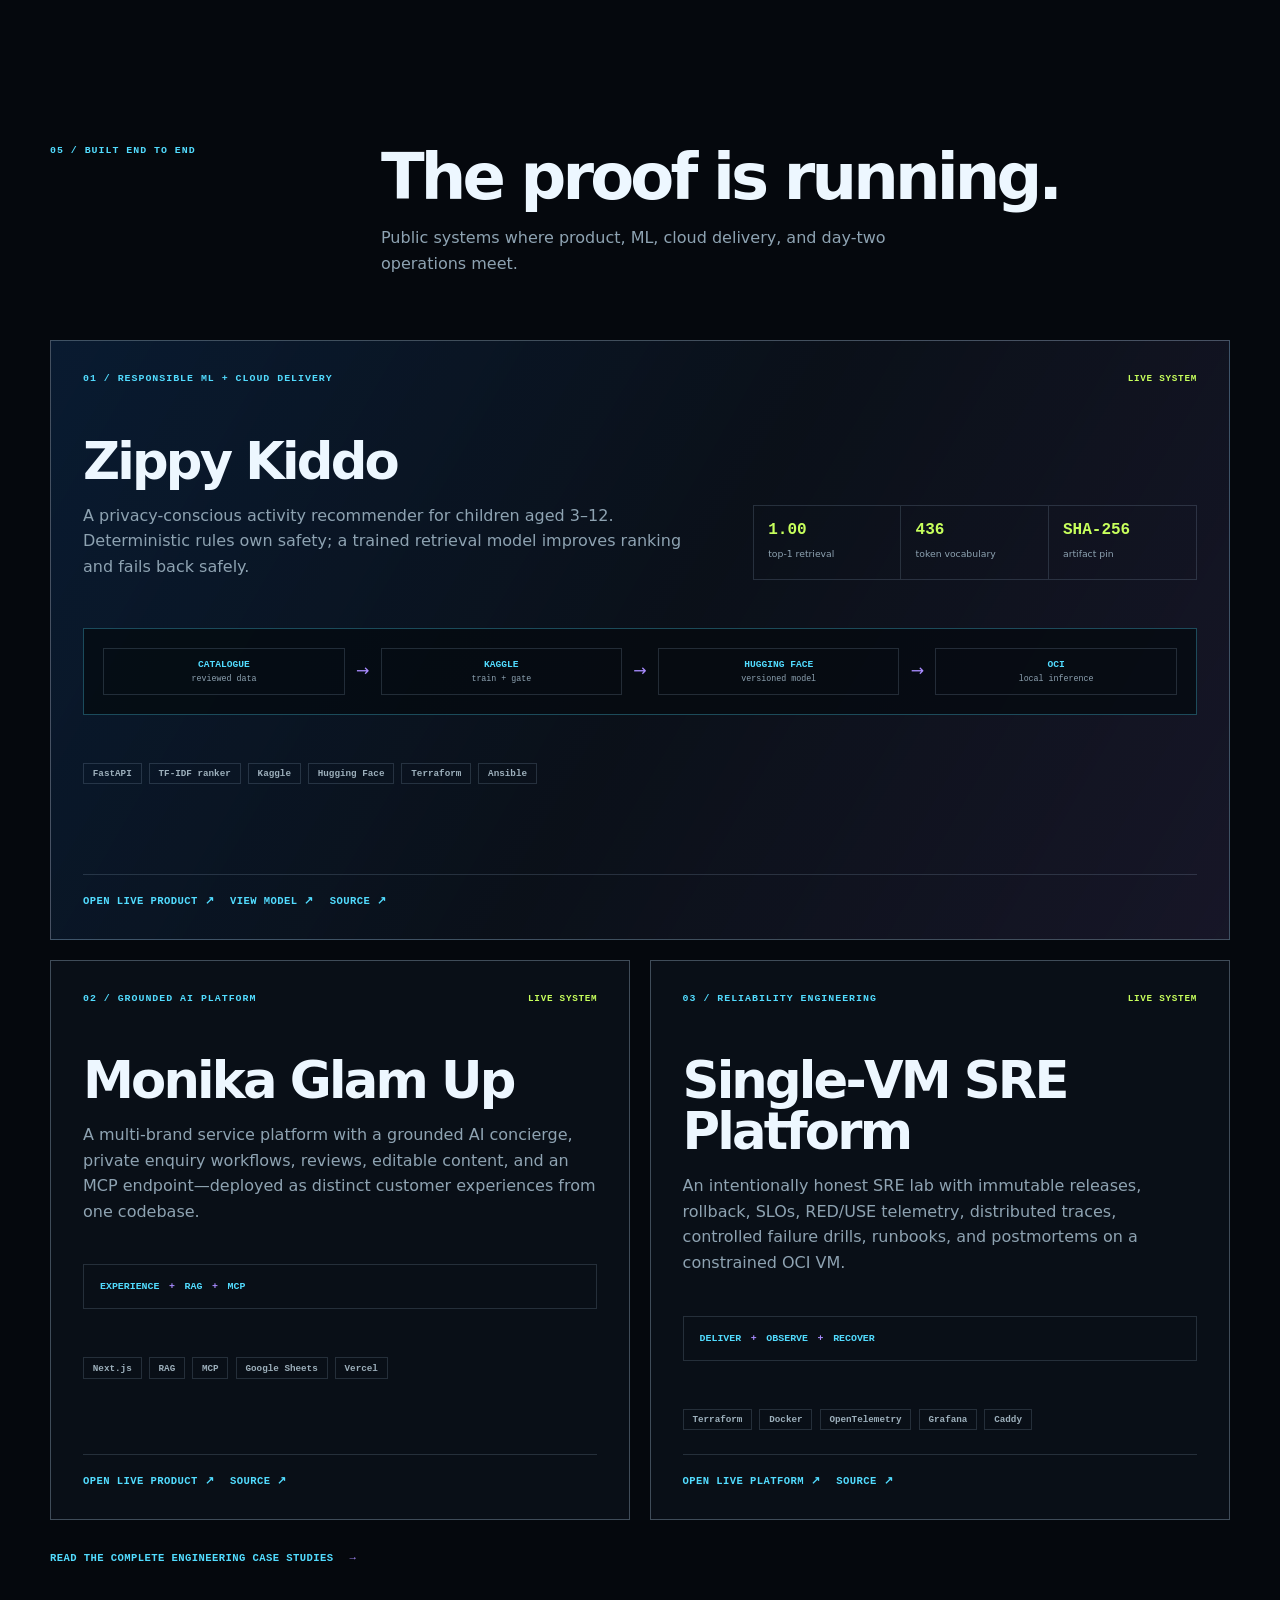
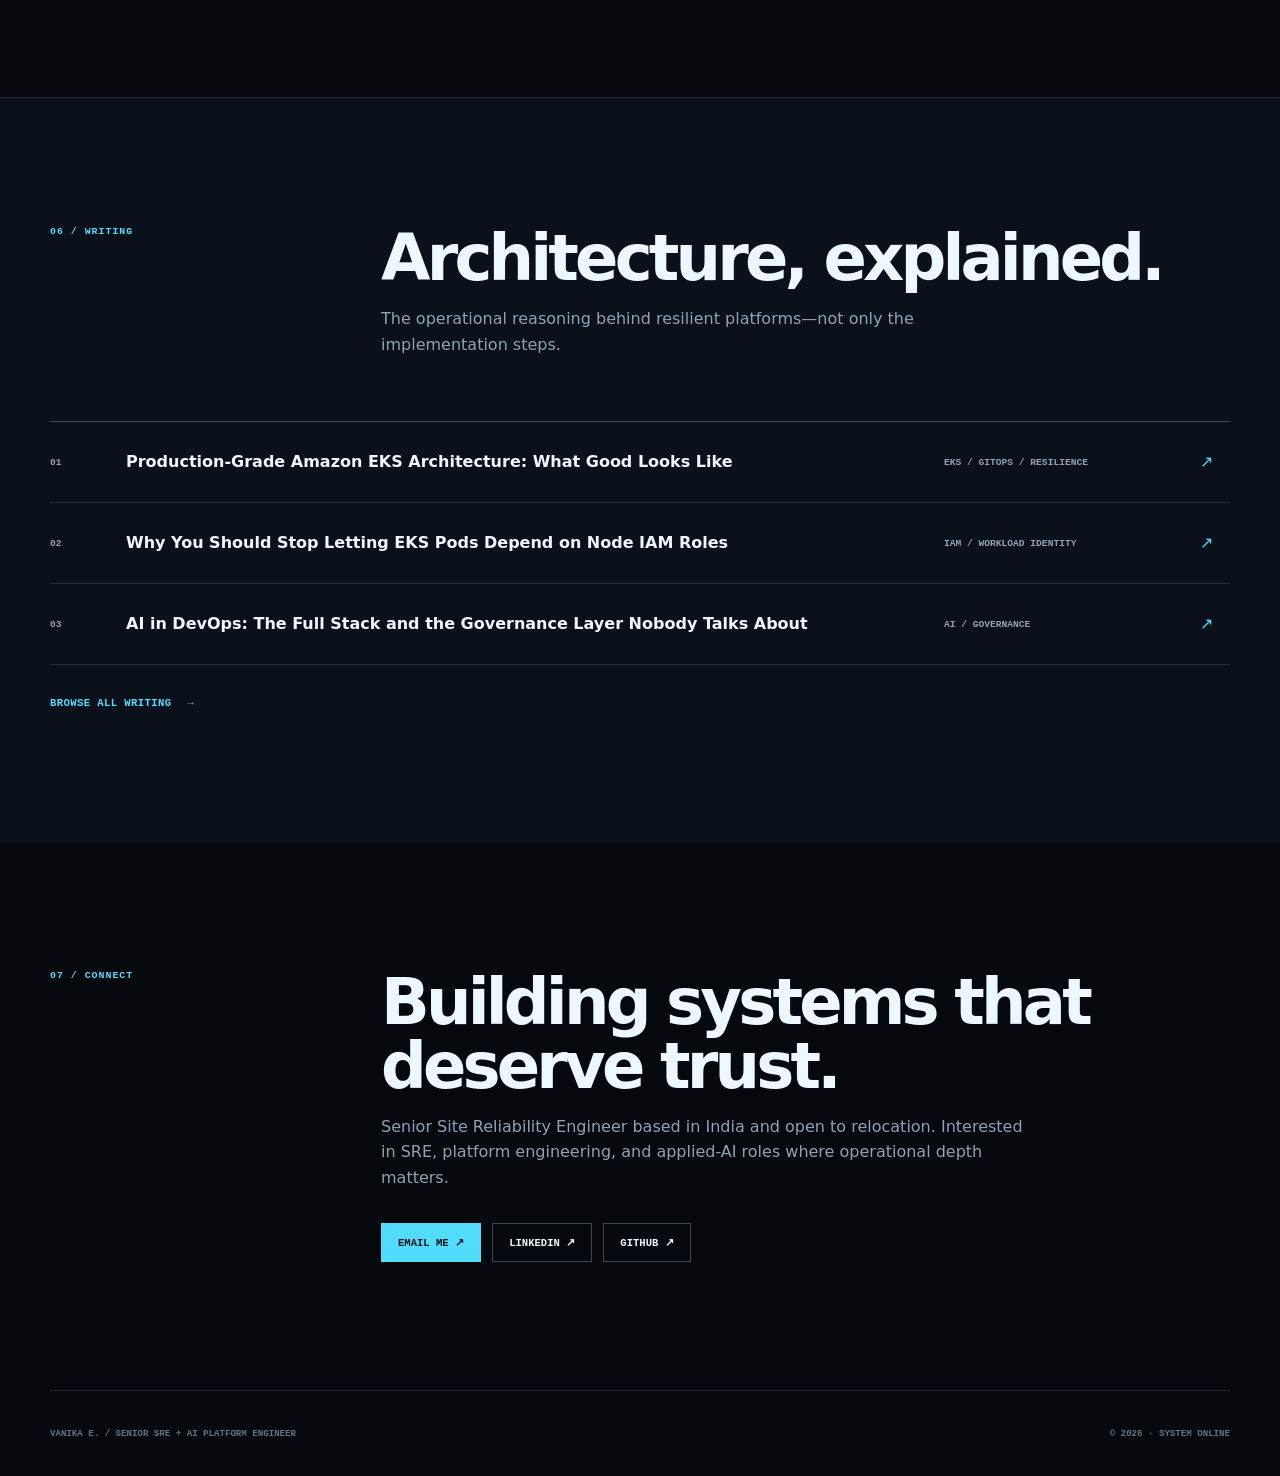
==== commit 9f88d4c8: "Add complete SRE experience and work coverage" ====
--- a/index.html
+++ b/index.html
@@ -13,7 +13,7 @@
   <header class="site-header">
     <nav class="nav shell" aria-label="Main navigation">
       <a class="brand" href="#top" aria-label="Vanika portfolio home"><span>VE</span><strong>Vanika E.</strong></a>
-      <div class="nav-links"><a href="#expertise">Expertise</a><a href="#impact">Impact</a><a href="#projects">Projects</a><a href="#writing">Writing</a></div>
+      <div class="nav-links"><a href="#expertise">Expertise</a><a href="#experience">Experience</a><a href="#impact">Impact</a><a href="#projects">Projects</a><a href="#writing">Writing</a></div>
       <a class="nav-contact" href="#contact"><span aria-hidden="true"></span>Available to connect</a>
     </nav>
   </header>
@@ -21,9 +21,9 @@
   <main id="main-content">
     <section class="hero shell" id="top" aria-labelledby="hero-title">
       <div class="hero-copy">
-        <p class="signal"><span>Senior SRE</span><i></i><span>Cloud platforms</span><i></i><span>Applied AI</span></p>
+        <p class="signal"><span>Senior SRE</span><i></i><span>Technical leadership</span><i></i><span>Cloud platforms</span><i></i><span>Applied AI</span></p>
         <h1 id="hero-title">Reliability engineered.<br><em>Intelligence grounded.</em></h1>
-        <p class="hero-lede">I build cloud platforms that recover cleanly, ship safely, and explain themselves under pressure—then use AI to turn scattered operational data into useful engineering context.</p>
+        <p class="hero-lede">I lead five SRE/DevOps engineers while staying hands-on with cloud platforms that recover cleanly, ship safely, and explain themselves under pressure—then use AI to turn scattered operational data into useful engineering context.</p>
         <div class="hero-actions"><a class="button button-bright" href="#projects">Explore the systems <span>↘</span></a><a class="button button-line" href="https://github.com/E-Vanika" target="_blank" rel="noreferrer">View GitHub ↗</a></div>
       </div>
       <div class="system-map" aria-label="Operational system connecting delivery, observability, recovery, and AI context">
@@ -43,34 +43,63 @@
 
     <section class="telemetry" aria-label="Verified engineering outcomes">
       <div class="shell telemetry-grid">
-        <article><span>01</span><strong>~80%</strong><p>less deployment effort through Terraform, Terragrunt, and automation</p></article>
-        <article><span>02</span><strong>−33%</strong><p>cache infrastructure cost through Redis-to-Valkey modernization</p></article>
-        <article><span>03</span><strong>2–3m</strong><p>production alert acknowledgement backed by actionable monitoring</p></article>
-        <article><span>04</span><strong>10+</strong><p>critical platforms standardized with reusable delivery workflows</p></article>
+        <article><span>01</span><strong>50+</strong><p>services covered by centralised dashboards and real-time operational alerts</p></article>
+        <article><span>02</span><strong>−35%</strong><p>tier-1 service MTTR through runbook triggers and PagerDuty escalation</p></article>
+        <article><span>03</span><strong>15h</strong><p>manual operational toil removed every week with Python and Bash automation</p></article>
+        <article><span>04</span><strong>5</strong><p>SRE and DevOps engineers led while remaining hands-on in production</p></article>
+        <article><span>05</span><strong>−33%</strong><p>cache infrastructure cost through Redis-to-Valkey modernization</p></article>
+        <article><span>06</span><strong>2–3m</strong><p>production alert acknowledgement backed by actionable monitoring</p></article>
       </div>
     </section>
 
     <section class="section shell" id="expertise" aria-labelledby="expertise-title">
       <div class="section-intro"><p class="section-code">01 / HOW I WORK</p><div><h2 id="expertise-title">Two disciplines.<br>One operating model.</h2><p>AI is most useful when the platform beneath it is observable, secure, and recoverable. My work connects both sides.</p></div></div>
       <div class="discipline-grid">
-        <article class="discipline-card sre-card"><p class="card-index">A / SITE RELIABILITY</p><h3>Keep the system understandable.</h3><p>Design the platform, delivery path, signals, and recovery strategy as one operational product.</p><ul><li><span>01</span>AWS and multi-region recovery</li><li><span>02</span>Kubernetes and EKS lifecycle</li><li><span>03</span>Terraform, Terragrunt, GitOps</li><li><span>04</span>SLOs, telemetry, incident response</li></ul></article>
-        <article class="discipline-card ai-card"><p class="card-index">B / APPLIED AI</p><h3>Give operators better context.</h3><p>Ground AI in approved knowledge, recent change data, and observable system state—with deterministic safety boundaries.</p><ul><li><span>01</span>AI-assisted incident intelligence</li><li><span>02</span>RAG and semantic retrieval</li><li><span>03</span>MCP tools and knowledge access</li><li><span>04</span>Model training and artifact promotion</li></ul></article>
+        <article class="discipline-card sre-card"><p class="card-index">A / SITE RELIABILITY</p><h3>Keep the system understandable.</h3><p>Design the platform, delivery path, signals, and recovery strategy as one operational product.</p><ul><li><span>01</span>AWS and multi-region recovery</li><li><span>02</span>Kubernetes and EKS lifecycle</li><li><span>03</span>Terraform, Terragrunt, GitOps</li><li><span>04</span>SLOs, telemetry, incident response</li><li><span>05</span>Technical leadership and mentoring</li></ul></article>
+        <article class="discipline-card ai-card"><p class="card-index">B / APPLIED AI</p><h3>Give operators better context.</h3><p>Ground AI in approved knowledge, recent change data, and observable system state—with deterministic safety boundaries.</p><ul><li><span>01</span>AWS Bedrock operational specialists</li><li><span>02</span>AI-assisted incident intelligence</li><li><span>03</span>RAG and semantic retrieval</li><li><span>04</span>MCP tools and knowledge access</li><li><span>05</span>Model training and artifact promotion</li></ul></article>
+      </div>
+      <div class="leadership-band"><p>TECHNICAL LEADERSHIP</p><strong>5</strong><div><h3>Lead the team. Stay close to the system.</h3><span>Day-to-day priorities, sprint planning, delivery follow-up, reviews, mentoring, and on-call coordination for five SRE/DevOps engineers—without stepping away from hands-on production work.</span></div></div>
+    </section>
+
+    <section class="section experience-section" id="experience" aria-labelledby="experience-title">
+      <div class="shell">
+        <div class="section-intro"><p class="section-code">02 / EXPERIENCE</p><div><h2 id="experience-title">Production depth,<br>built over time.</h2><p>More than six years across cloud platforms, delivery engineering, observability, incident response, automation, and technical leadership.</p></div></div>
+        <div class="experience-grid">
+          <article class="experience-card experience-current"><div class="experience-meta"><span>2023—PRESENT</span><b>COMCAST</b></div><h3>Development Engineer III</h3><p class="experience-role">Site Reliability Engineering · Cloud Platform Engineering</p><ul><li>Lead five SRE/DevOps engineers while owning production delivery, incident response, and platform improvements.</li><li>Operate and improve 30+ development, staging, and production environments.</li><li>Delivered regional migrations, active-passive DR, EKS/RDS lifecycle work, GitOps, secure CI/CD, secrets automation, observability, and 33% cache-cost reduction.</li><li>Built Bedrock-backed operational specialists, an SRE skills platform, service-flow discovery, and MCP knowledge tooling.</li></ul></article>
+          <article class="experience-card"><div class="experience-meta"><span>2019—2023</span><b>ATOS</b></div><h3>DevOps Engineer</h3><p class="experience-role">Cloud Delivery · Kubernetes · Observability</p><ul><li>Designed Prometheus/Grafana monitoring and real-time alerting across 50+ services.</li><li>Reduced tier-1 MTTR by 35% with automated runbook triggers and PagerDuty escalation.</li><li>Saved 15 hours of manual work per week through Python/Bash automation for log rotation, database failover, and certificate renewal.</li><li>Provisioned cloud infrastructure with Terraform and delivered containerised workloads and CI/CD across Dev, QA, and Production.</li></ul></article>
+        </div>
       </div>
     </section>
 
     <section class="section impact-section" id="impact" aria-labelledby="impact-title">
       <div class="shell">
-        <div class="section-intro"><p class="section-code">02 / PRODUCTION IMPACT</p><div><h2 id="impact-title">Work that changed the operating reality.</h2><p>Selected, public-safe examples from production platform ownership.</p></div></div>
+        <div class="section-intro"><p class="section-code">03 / PRODUCTION IMPACT</p><div><h2 id="impact-title">Work that changed the operating reality.</h2><p>Selected examples from production platform ownership, delivery, operations, and modernization.</p></div></div>
         <div class="impact-list">
           <article><div class="impact-number">01</div><div class="impact-copy"><p>RESILIENCE / AWS</p><h3>Made recovery a tested path, not a diagram.</h3><span>Designed an active-passive strategy, evaluated RDS replication options, and automated cross-region snapshot copy with Python and Terraform-deployed Lambda.</span></div><div class="impact-flow" aria-label="Primary region snapshot copied to disaster recovery region"><b>PRIMARY</b><i>→</i><b>SNAPSHOT</b><i>→</i><b>DR</b></div></article>
           <article><div class="impact-number">02</div><div class="impact-copy"><p>SECURE DELIVERY / PLATFORM</p><h3>Removed long-lived credentials from the delivery path.</h3><span>Standardized GitHub Actions, adopted OIDC and GitHub App authentication, and built reusable release, notification, and drift-validation workflows.</span></div><div class="impact-flow" aria-label="GitHub exchanges OpenID Connect identity with AWS"><b>GITHUB</b><i>→</i><b>OIDC</b><i>→</i><b>AWS</b></div></article>
-          <article><div class="impact-number">03</div><div class="impact-copy"><p>AI / OPERATIONS</p><h3>Connected alerts to the context needed to investigate them.</h3><span>Built an SRE skills platform and service-flow agent spanning recent changes, Grafana, AWS, incident history, GitOps, Jira, and internal knowledge.</span></div><div class="impact-flow" aria-label="Alert enriched by operational context before action"><b>ALERT</b><i>→</i><b>CONTEXT</b><i>→</i><b>ACTION</b></div></article>
+          <article><div class="impact-number">03</div><div class="impact-copy"><p>AI / OPERATIONS</p><h3>Connected alerts to the context needed to investigate them.</h3><span>Built Bedrock-backed operational specialists, an SRE skills platform, and a service-flow agent spanning recent changes, Grafana, AWS, incident history, GitOps, Jira, PagerDuty, and approved knowledge.</span></div><div class="impact-flow" aria-label="Alert enriched by operational context before action"><b>ALERT</b><i>→</i><b>CONTEXT</b><i>→</i><b>ACTION</b></div></article>
+          <article><div class="impact-number">04</div><div class="impact-copy"><p>OBSERVABILITY / AUTOMATION</p><h3>Turned monitoring coverage into measurable incident outcomes.</h3><span>Centralised Prometheus and Grafana signals across 50+ services, reduced tier-1 MTTR by 35%, and removed 15 hours of weekly toil with automated runbooks and operational scripts.</span></div><div class="impact-flow" aria-label="Service signals trigger runbooks and faster recovery"><b>50+ SERVICES</b><i>→</i><b>RUNBOOKS</b><i>→</i><b>−35% MTTR</b></div></article>
+          <article><div class="impact-number">05</div><div class="impact-copy"><p>KUBERNETES / MODERNISATION</p><h3>Improved the network path and the rollout boundary.</h3><span>Moved workloads to pod-IP ALB targets with readiness gates, HPA metrics, and weighted listeners; contributed to IPv4-to-IPv6 migrations and private/WAF-protected platform access.</span></div><div class="impact-flow" aria-label="Application traffic reaches Kubernetes pods through controlled ALB rollout"><b>ALB</b><i>→</i><b>POD IP</b><i>→</i><b>HPA</b></div></article>
         </div>
       </div>
     </section>
 
+    <section class="section shell" aria-labelledby="coverage-title">
+      <div class="section-intro"><p class="section-code">04 / ENGINEERING COVERAGE</p><div><h2 id="coverage-title">The full reliability surface.</h2><p>Architecture, delivery, operations, governance, and recovery are connected responsibilities.</p></div></div>
+      <div class="coverage-grid">
+        <article><span>01</span><h3>Kubernetes platform lifecycle</h3><p>EKS control planes, nodes, add-ons, AL2023, Helm, FluxCD, Argo CD evaluation, HPA, readiness gates, Robusta, and KRR.</p></article>
+        <article><span>02</span><h3>Cloud &amp; regional architecture</h3><p>AWS environments, active-passive DR, active-active improvements, cross-region migration, IPv6, partner environments, and capacity planning.</p></article>
+        <article><span>03</span><h3>Data platform reliability</h3><p>RDS PostgreSQL lifecycle, Aurora, RDS Proxy, failover, snapshots, MemoryDB, ElastiCache, Valkey, Kinesis, and backup/restore.</p></article>
+        <article><span>04</span><h3>Secure delivery</h3><p>GitHub Actions, OIDC, GitHub Apps, ECR, reusable workflows, drift validation, GitOps, weighted rollout, and release automation.</p></article>
+        <article><span>05</span><h3>Observability &amp; incidents</h3><p>Prometheus, Grafana, CloudWatch, PagerDuty, Datadog, runbooks, alert tuning, escalation, on-call response, and incident intelligence.</p></article>
+        <article><span>06</span><h3>Security &amp; identity</h3><p>IAM, IRSA, private EKS APIs, WAF, mTLS, JWT, Vault, Secrets Manager, External Secrets, certificate automation, and scanning.</p></article>
+        <article><span>07</span><h3>Automation &amp; upgrades</h3><p>Python, Bash, Lambda, Ansible, firmware automation, database failover, health checks, certificate renewal, and operational APIs.</p></article>
+        <article><span>08</span><h3>SRE operating model</h3><p>Service onboarding, readiness, incident intake, escalation governance, maintenance workstreams, technical debt, and stakeholder alignment.</p></article>
+      </div>
+    </section>
+
     <section class="section shell" id="projects" aria-labelledby="projects-title">
-      <div class="section-intro"><p class="section-code">03 / BUILT END TO END</p><div><h2 id="projects-title">The proof is running.</h2><p>Public systems where product, ML, cloud delivery, and day-two operations meet.</p></div></div>
+      <div class="section-intro"><p class="section-code">05 / BUILT END TO END</p><div><h2 id="projects-title">The proof is running.</h2><p>Public systems where product, ML, cloud delivery, and day-two operations meet.</p></div></div>
       <div class="project-grid">
         <article class="project-card project-zippy">
           <div class="project-top"><p>01 / RESPONSIBLE ML + CLOUD DELIVERY</p><span>LIVE SYSTEM</span></div>
@@ -90,7 +119,7 @@
     </section>
 
     <section class="section writing-section" id="writing" aria-labelledby="writing-title">
-      <div class="shell"><div class="section-intro"><p class="section-code">04 / WRITING</p><div><h2 id="writing-title">Architecture, explained.</h2><p>The operational reasoning behind resilient platforms—not only the implementation steps.</p></div></div>
+      <div class="shell"><div class="section-intro"><p class="section-code">06 / WRITING</p><div><h2 id="writing-title">Architecture, explained.</h2><p>The operational reasoning behind resilient platforms—not only the implementation steps.</p></div></div>
         <div class="writing-list">
           <a href="https://medium.com/@vanikaraj1/production-grade-amazon-eks-architecture-what-good-looks-like-092eeeaffea1" target="_blank" rel="noreferrer"><span>01</span><strong>Production‑Grade Amazon EKS Architecture: What Good Looks Like</strong><small>EKS / GitOps / resilience</small><i>↗</i></a>
           <a href="https://www.linkedin.com/pulse/why-you-should-stop-letting-eks-pods-depend-node-iam-roles-vanika-e-udmhc" target="_blank" rel="noreferrer"><span>02</span><strong>Why You Should Stop Letting EKS Pods Depend on Node IAM Roles</strong><small>IAM / workload identity</small><i>↗</i></a>
@@ -99,7 +128,7 @@
       </div>
     </section>
 
-    <section class="contact shell" id="contact" aria-labelledby="contact-title"><p class="section-code">05 / CONNECT</p><div><h2 id="contact-title">Building systems that deserve trust.</h2><p>I’m interested in senior SRE, platform engineering, and applied-AI roles where operational depth matters.</p><div class="contact-links"><a href="mailto:vanikaraj1@gmail.com">Email me ↗</a><a href="https://www.linkedin.com/in/vanika-e-54776618b/" target="_blank" rel="noreferrer">LinkedIn ↗</a><a href="https://github.com/E-Vanika" target="_blank" rel="noreferrer">GitHub ↗</a></div></div></section>
+    <section class="contact shell" id="contact" aria-labelledby="contact-title"><p class="section-code">07 / CONNECT</p><div><h2 id="contact-title">Building systems that deserve trust.</h2><p>Senior Site Reliability Engineer based in India and open to relocation. Interested in SRE, platform engineering, and applied-AI roles where operational depth matters.</p><div class="contact-links"><a href="mailto:vanikaraj1@gmail.com">Email me ↗</a><a href="https://www.linkedin.com/in/vanika-e-54776618b/" target="_blank" rel="noreferrer">LinkedIn ↗</a><a href="https://github.com/E-Vanika" target="_blank" rel="noreferrer">GitHub ↗</a></div></div></section>
   </main>
   <footer class="footer shell"><p>VANIKA E. / SENIOR SRE + AI PLATFORM ENGINEER</p><p>© 2026 · SYSTEM ONLINE</p></footer>
 </body>
--- a/styles.css
+++ b/styles.css
@@ -63,7 +63,7 @@
 .map-foot { border-top: 1px solid var(--line); border-bottom: 0; }.map-foot strong { color: var(--cyan); }
 
 .telemetry { border-block: 1px solid var(--line); background: rgba(11,17,26,.72); }
-.telemetry-grid { display: grid; grid-template-columns: repeat(4,1fr); }
+.telemetry-grid { display: grid; grid-template-columns: repeat(3,1fr); }
 .telemetry article { min-height: 185px; padding: 1.5rem; border-right: 1px solid var(--line); }
 .telemetry article:first-child { border-left: 1px solid var(--line); }
 .telemetry article>span { color: #506574; font: 700 .6rem var(--mono); }
@@ -85,6 +85,20 @@
 .discipline-card ul { position: relative; z-index: 1; margin: 3rem 0 0; padding: 0; list-style: none; border-top: 1px solid var(--line); }
 .discipline-card li { display: flex; gap: 1rem; padding: .8rem 0; border-bottom: 1px solid var(--line); color: #c4d2db; font-size: .78rem; }
 .discipline-card li span { color: currentColor; font: 700 .62rem var(--mono); }
+.leadership-band { display: grid; grid-template-columns: 1fr 110px 3fr; gap: 2rem; align-items: center; margin-top: 1.2rem; padding: 1.7rem 2rem; border: 1px solid var(--line-strong); background: linear-gradient(90deg, rgba(199,255,92,.08), rgba(11,17,26,.9)); }
+.leadership-band>p { margin: 0; color: var(--lime); font: 800 .62rem var(--mono); letter-spacing: .1em; }
+.leadership-band>strong { color: var(--lime); font: 800 3.5rem/1 var(--mono); text-align: center; }
+.leadership-band h3 { margin: 0 0 .35rem; font-size: 1.15rem; }.leadership-band span { color: var(--muted); font-size: .8rem; }
+
+.experience-section { border-block: 1px solid var(--line); background: linear-gradient(135deg, rgba(34,136,255,.08), rgba(11,17,26,.92) 42%, rgba(169,140,255,.06)); }
+.experience-grid { display: grid; grid-template-columns: 1.2fr .8fr; gap: 1.2rem; }
+.experience-card { padding: 2rem; border: 1px solid var(--line-strong); background: rgba(5,10,16,.68); }
+.experience-current { box-shadow: inset 3px 0 0 var(--cyan); }
+.experience-meta { display: flex; justify-content: space-between; gap: 1rem; color: var(--muted); font: 700 .6rem var(--mono); letter-spacing: .08em; }.experience-meta b { color: var(--cyan); }
+.experience-card h3 { margin: 2.5rem 0 .25rem; font-size: clamp(1.8rem,3vw,3rem); line-height: 1; letter-spacing: -.045em; }
+.experience-role { margin: 0; color: var(--violet); font: 700 .64rem var(--mono); text-transform: uppercase; }
+.experience-card ul { margin: 2rem 0 0; padding: 0; list-style: none; border-top: 1px solid var(--line); }
+.experience-card li { position: relative; padding: .85rem 0 .85rem 1.2rem; border-bottom: 1px solid var(--line); color: #afc1cc; font-size: .78rem; }.experience-card li::before { content: ""; position: absolute; left: 0; top: 1.25rem; width: 5px; height: 5px; background: var(--lime); }
 
 .impact-section { border-block: 1px solid var(--line); background: var(--panel); }
 .impact-list { border-top: 1px solid var(--line-strong); }
@@ -95,6 +109,10 @@
 .impact-flow, .architecture-row { display: flex; align-items: center; justify-content: space-between; gap: .5rem; padding: 1rem; border: 1px solid var(--line); background: #070c12; }
 .impact-flow b, .architecture-row span { padding: .45rem; border: 1px solid var(--line); color: #c7d6df; font: 700 .55rem var(--mono); }
 .impact-flow i, .architecture-row i { color: var(--cyan); font-style: normal; }
+
+.coverage-grid { display: grid; grid-template-columns: repeat(4,1fr); border-top: 1px solid var(--line-strong); border-left: 1px solid var(--line-strong); }
+.coverage-grid article { min-height: 245px; padding: 1.4rem; border-right: 1px solid var(--line-strong); border-bottom: 1px solid var(--line-strong); background: rgba(11,17,26,.66); }
+.coverage-grid span { color: var(--violet); font: 700 .6rem var(--mono); }.coverage-grid h3 { margin: 2rem 0 .8rem; font-size: 1rem; line-height: 1.2; }.coverage-grid p { margin: 0; color: var(--muted); font-size: .72rem; line-height: 1.55; }
 
 .project-grid { display: grid; grid-template-columns: 1fr 1fr; gap: 1.2rem; }
 .project-card { display: flex; flex-direction: column; min-height: 500px; padding: 2rem; border: 1px solid var(--line-strong); background: rgba(11,17,26,.84); transition: transform .2s, border-color .2s; }
@@ -157,6 +175,9 @@
   .system-map { max-width: 600px; }
   .telemetry-grid { grid-template-columns: repeat(2,1fr); }
   .section-intro, .contact { grid-template-columns: 1fr; gap: 1rem; }
+  .leadership-band { grid-template-columns: 1fr 90px 2fr; }
+  .experience-grid { grid-template-columns: 1fr; }
+  .coverage-grid { grid-template-columns: repeat(2,1fr); }
   .impact-list article { grid-template-columns: 45px 1fr; }.impact-flow { grid-column: 2; max-width: 400px; }
   .project-body { grid-template-columns: 1fr; }.model-stats { max-width: 540px; }
   .writing-list a { grid-template-columns: 40px 1fr 25px; }.writing-list small { grid-column: 2; }
@@ -173,6 +194,8 @@
   .telemetry-grid { grid-template-columns: 1fr; }.telemetry article, .telemetry article:first-child { min-height: 140px; border-left: 1px solid var(--line); }
   .section { padding: 5.5rem 0; }.section-intro { margin-bottom: 2.5rem; }.section-intro h2, .contact h2 { font-size: clamp(2.5rem,12vw,4rem); }
   .discipline-grid, .project-grid { grid-template-columns: 1fr; }.discipline-card { min-height: 480px; padding: 1.4rem; }.discipline-card h3 { margin-top: 3rem; }.project-zippy { grid-column: auto; }.project-card { min-height: 520px; padding: 1.3rem; }
+  .leadership-band { grid-template-columns: 1fr; gap: .7rem; padding: 1.4rem; }.leadership-band>strong { text-align: left; }
+  .experience-card { padding: 1.4rem; }.coverage-grid { grid-template-columns: 1fr; }.coverage-grid article { min-height: 190px; }
   .pipeline { display: grid; grid-template-columns: 1fr 1fr; }.pipeline i { display: none; }.model-stats { grid-template-columns: 1fr; }.model-stats div { border-right: 0; border-bottom: 1px solid var(--line); }
   .impact-list article { grid-template-columns: 1fr; gap: 1rem; }.impact-number { display: none; }.impact-flow { grid-column: 1; font-size: .5rem; }
   .writing-list a { grid-template-columns: 28px 1fr 20px; }.writing-list strong { font-size: .88rem; }
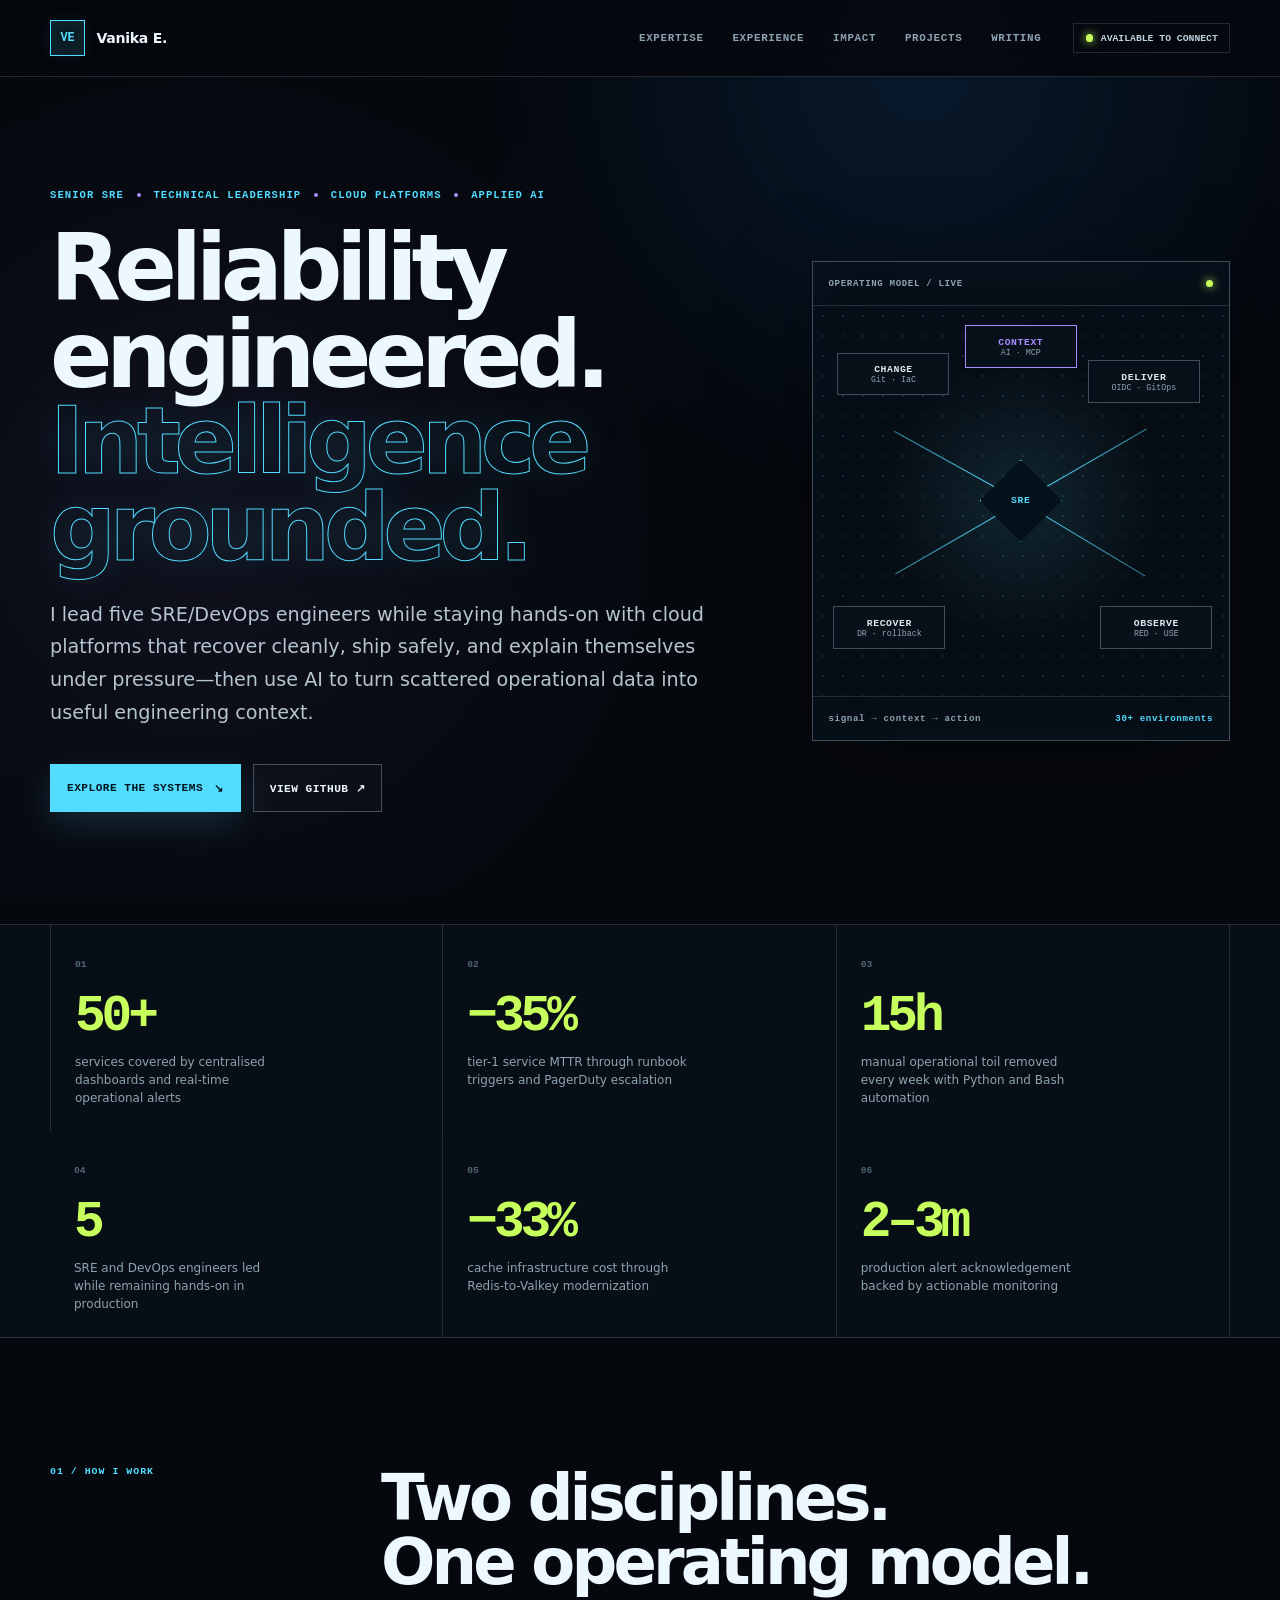
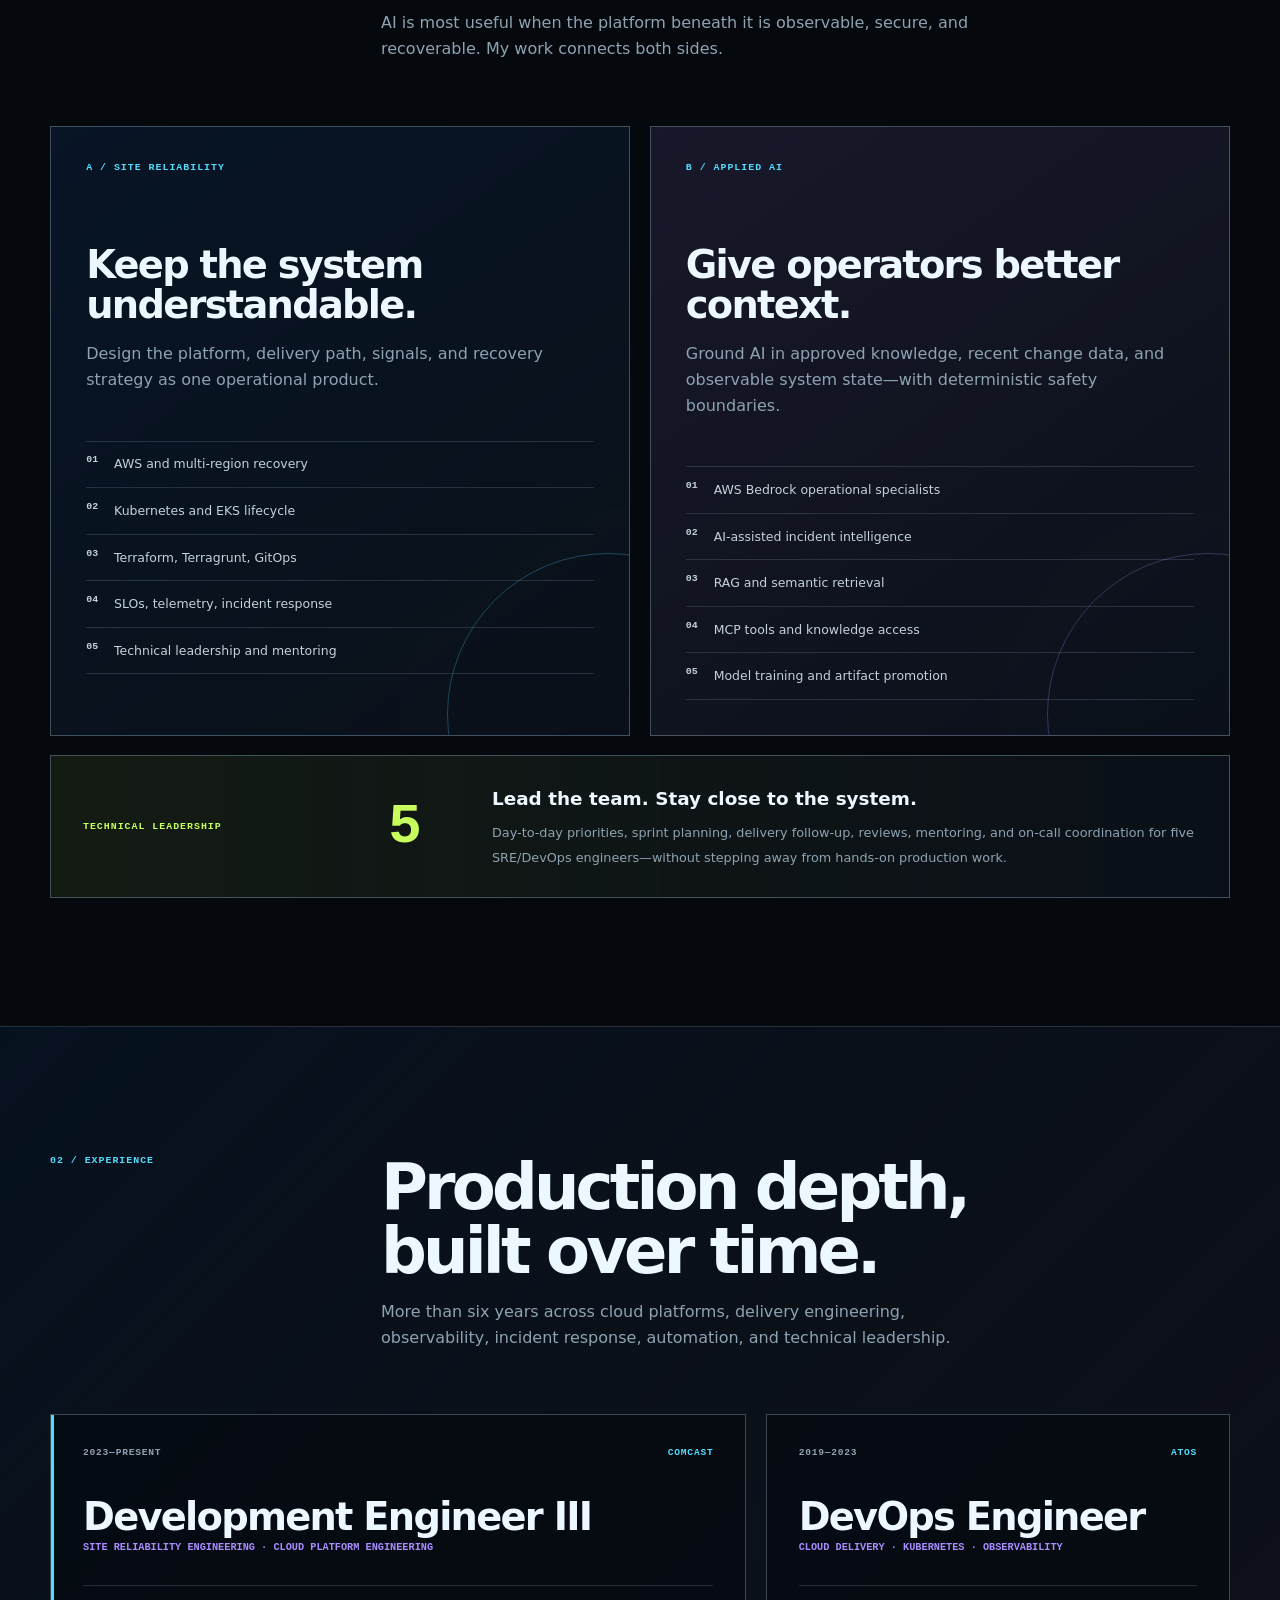
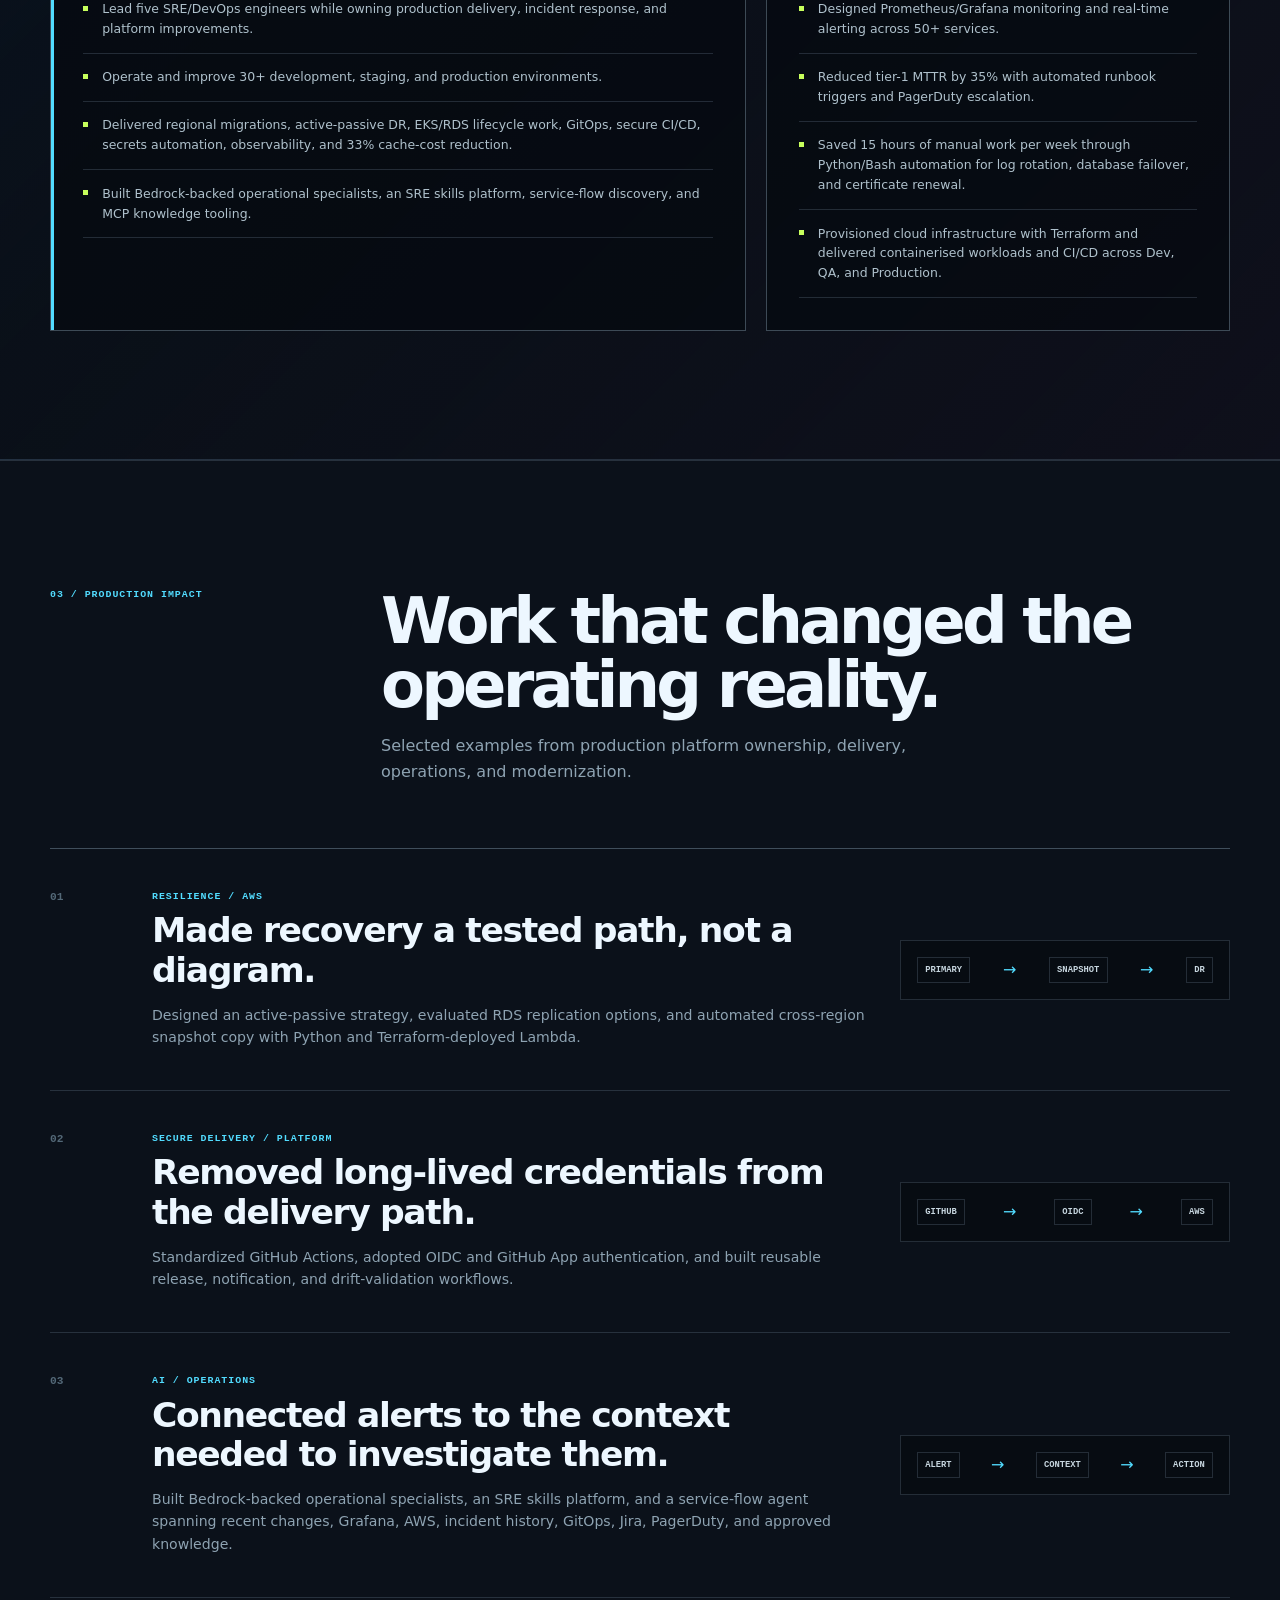
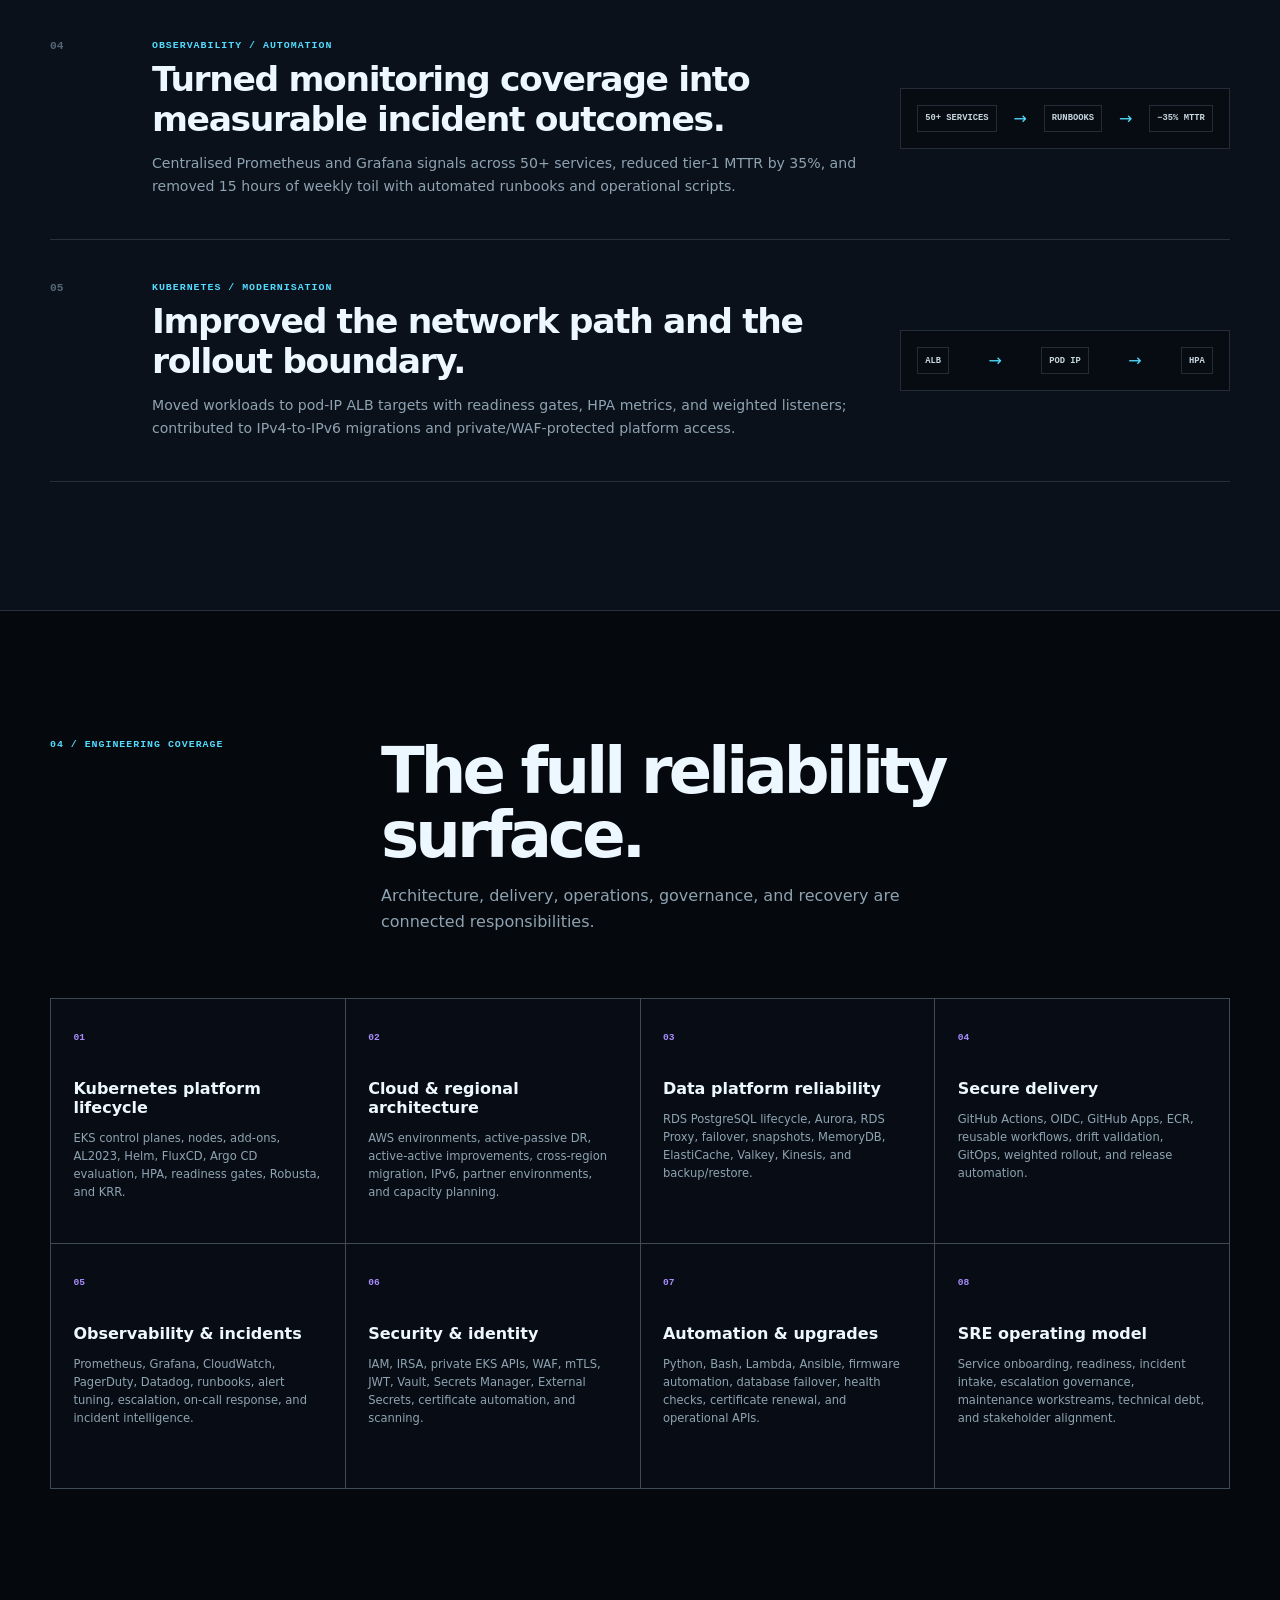
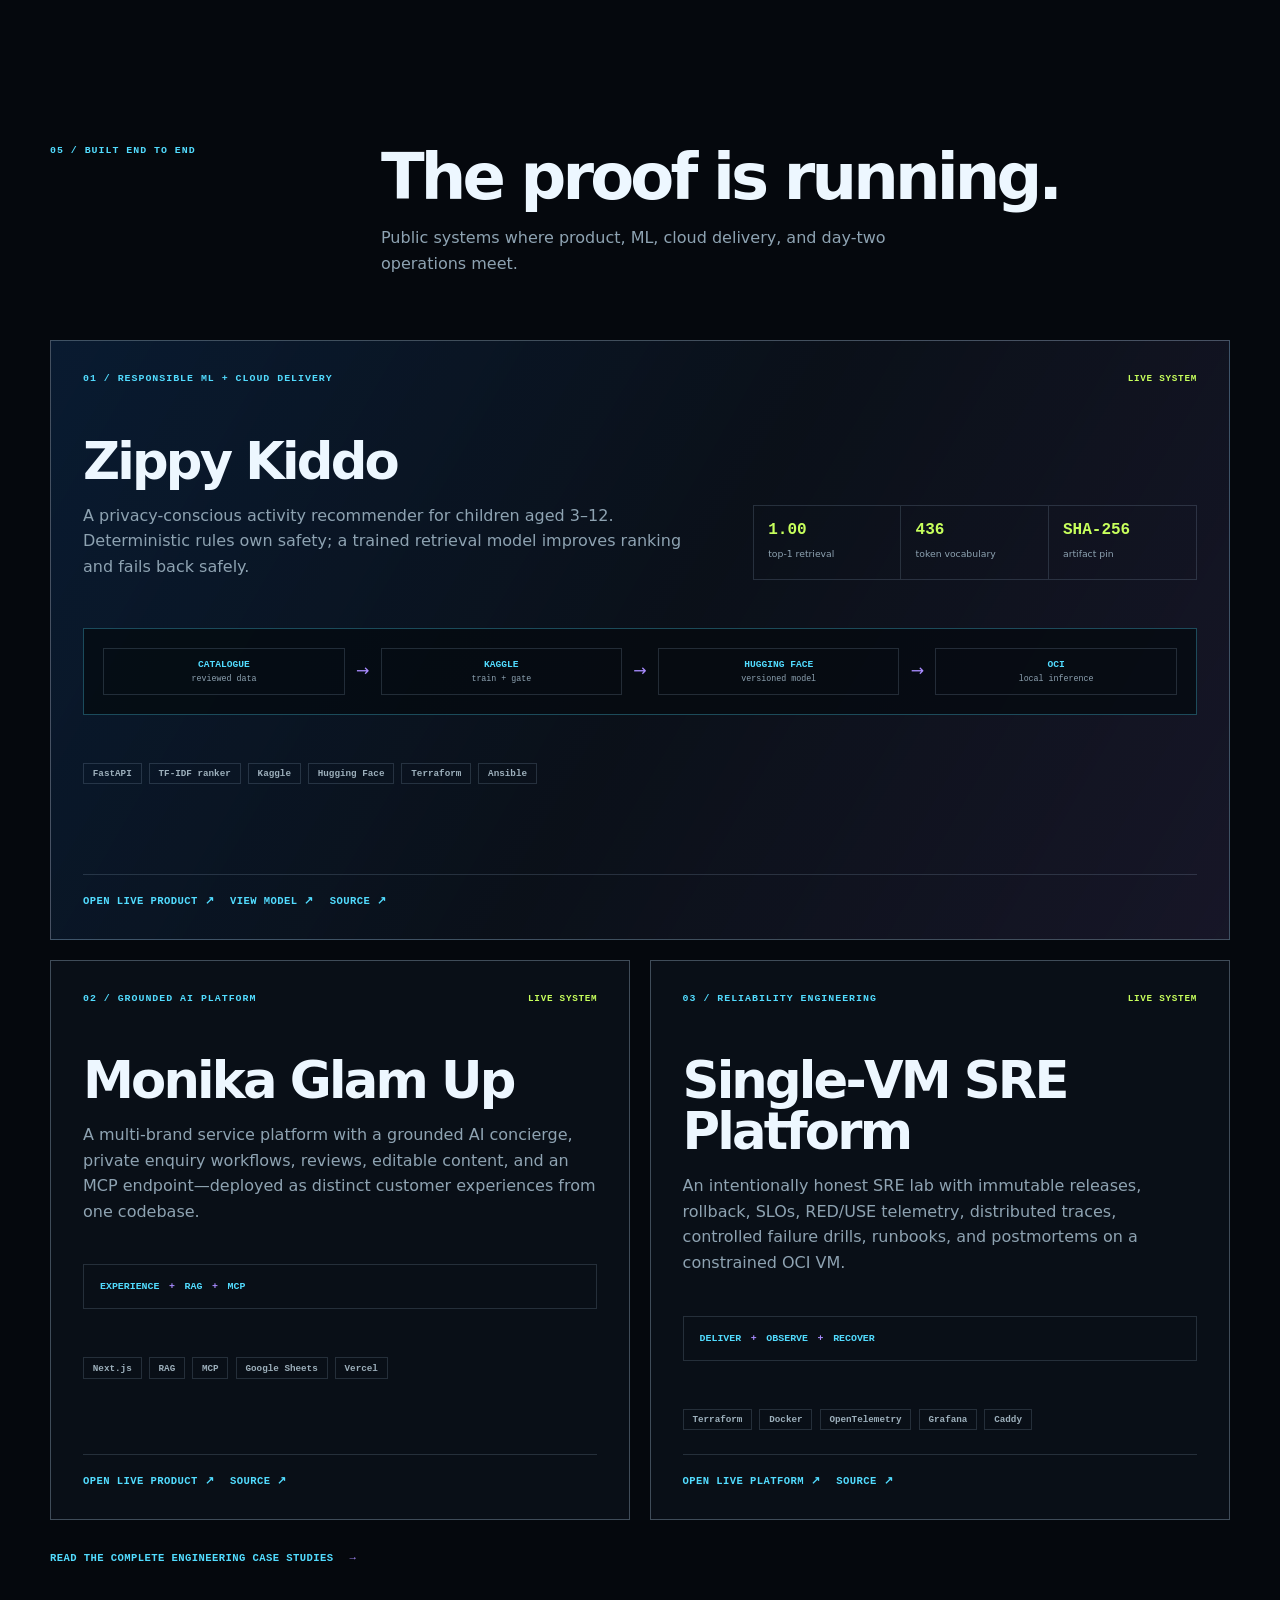
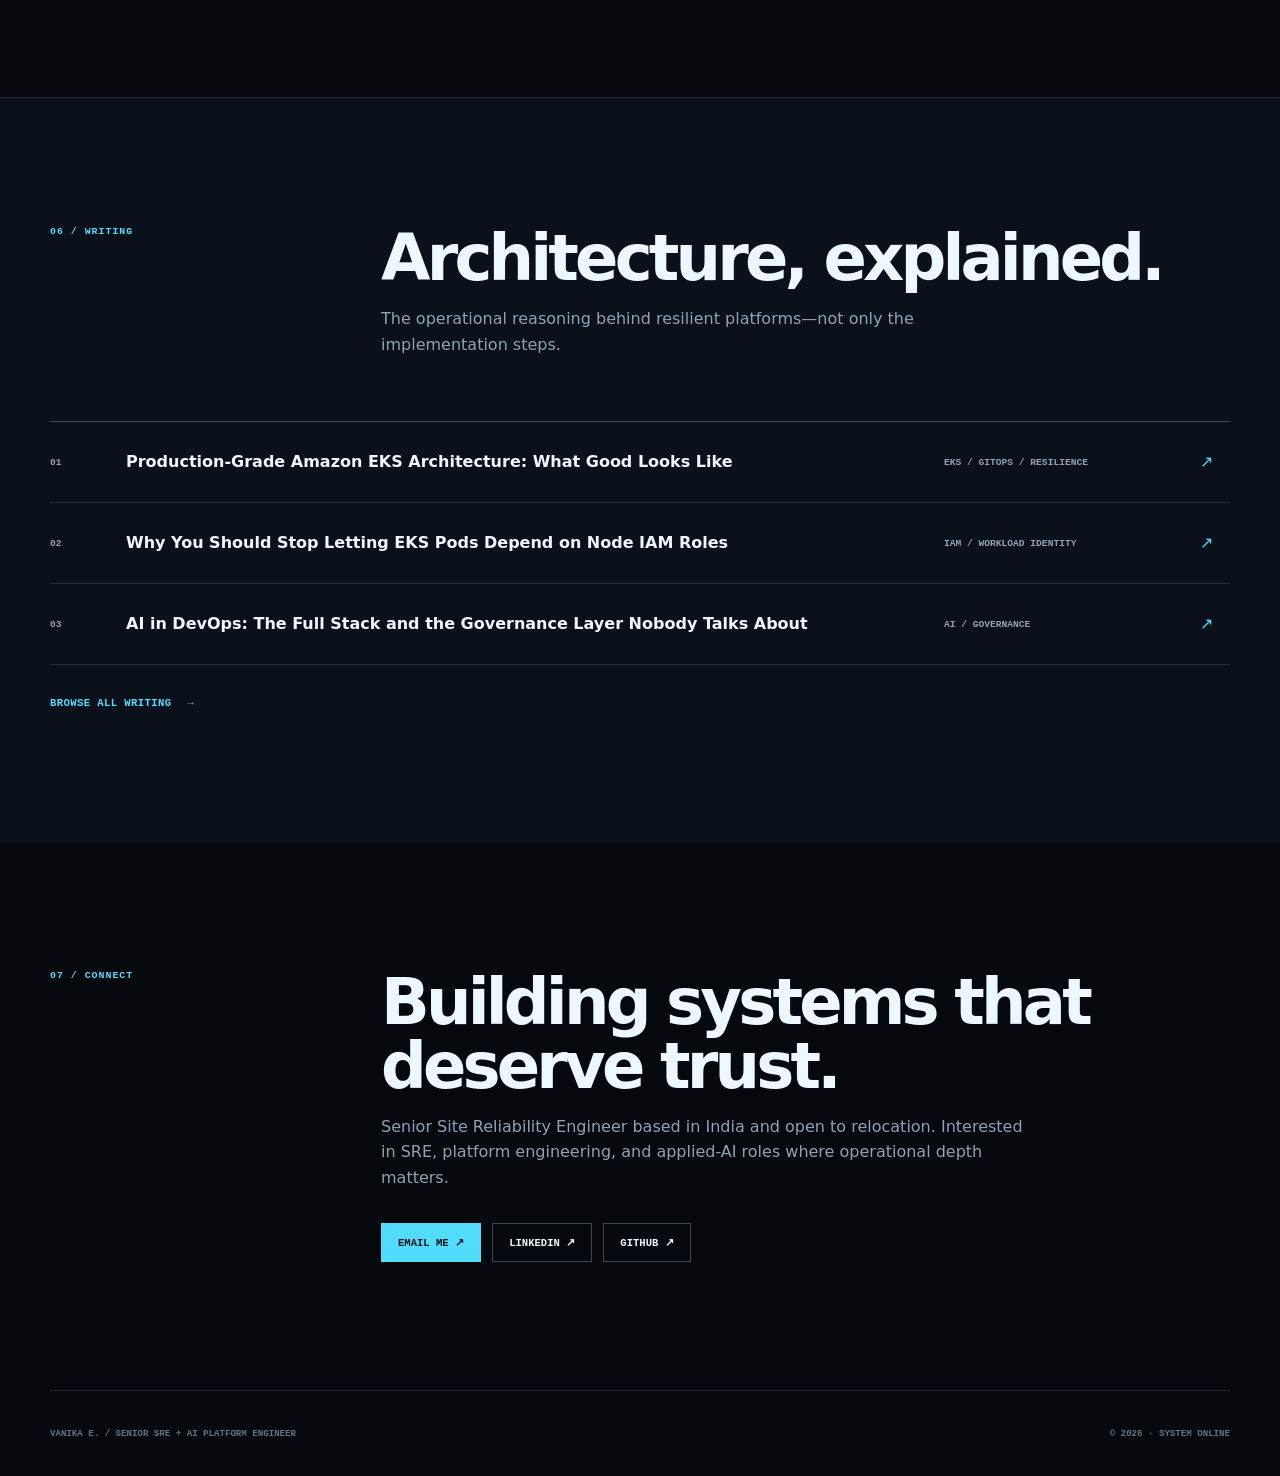
==== commit 474a2e87: "Add accessible motion to portfolio" ====
--- a/index.html
+++ b/index.html
@@ -7,6 +7,7 @@
   <title>Vanika | Senior SRE &amp; AI Platform Engineer</title>
   <link rel="icon" href="favicon.svg" type="image/svg+xml">
   <link rel="stylesheet" href="styles.css">
+  <script src="motion.js" defer></script>
 </head>
 <body>
   <a class="skip-link" href="#main-content">Skip to content</a>
--- a/styles.css
+++ b/styles.css
@@ -1,4 +1,5 @@
 :root {
+  --scroll-progress: 0;
   --bg: #05080d;
   --panel: #0b111a;
   --panel-2: #101925;
@@ -18,14 +19,16 @@
 html { scroll-behavior: smooth; }
 body { margin: 0; background: var(--bg); color: var(--text); font-family: var(--sans); line-height: 1.6; overflow-x: hidden; }
 body::before { content: ""; position: fixed; inset: 0; z-index: -2; background: radial-gradient(circle at 72% 8%, rgba(34,136,255,.13), transparent 28rem), radial-gradient(circle at 16% 58%, rgba(169,140,255,.07), transparent 32rem); }
-body::after { content: ""; position: fixed; inset: 0; z-index: -1; pointer-events: none; opacity: .22; background-image: linear-gradient(rgba(82,220,255,.035) 1px, transparent 1px), linear-gradient(90deg, rgba(82,220,255,.035) 1px, transparent 1px); background-size: 56px 56px; mask-image: linear-gradient(to bottom, black, transparent 80%); }
+body::after { content: ""; position: fixed; inset: -56px; z-index: -1; pointer-events: none; opacity: .22; background-image: linear-gradient(rgba(82,220,255,.035) 1px, transparent 1px), linear-gradient(90deg, rgba(82,220,255,.035) 1px, transparent 1px); background-size: 56px 56px; mask-image: linear-gradient(to bottom, black, transparent 80%); }
 a { color: inherit; text-decoration: none; }
 a:focus-visible { outline: 2px solid var(--cyan); outline-offset: 5px; }
 .shell { width: min(1180px, calc(100% - 3rem)); margin-inline: auto; }
 .skip-link { position: fixed; top: -5rem; left: 1rem; z-index: 50; padding: .7rem 1rem; background: var(--cyan); color: #001219; font-weight: 900; }
 .skip-link:focus { top: 1rem; }
 
-.site-header { position: sticky; top: 0; z-index: 20; border-bottom: 1px solid var(--line); background: rgba(5,8,13,.86); backdrop-filter: blur(20px); }
+.site-header { position: sticky; top: 0; z-index: 20; border-bottom: 1px solid var(--line); background: rgba(5,8,13,.86); backdrop-filter: blur(20px); transition: background .3s ease, box-shadow .3s ease; }
+.site-header::after { content: ""; position: absolute; right: 0; bottom: -1px; left: 0; height: 1px; background: linear-gradient(90deg, var(--cyan), var(--violet)); transform: scaleX(var(--scroll-progress)); transform-origin: left; }
+.site-header.is-scrolled { background: rgba(5,8,13,.94); box-shadow: 0 14px 38px rgba(0,0,0,.25); }
 .nav { min-height: 76px; display: flex; align-items: center; gap: 2rem; }
 .brand { display: flex; align-items: center; gap: .7rem; }
 .brand span { display: grid; place-items: center; width: 2.2rem; height: 2.2rem; border: 1px solid var(--cyan); background: rgba(82,220,255,.08); color: var(--cyan); font: 800 .75rem var(--mono); box-shadow: inset 0 0 18px rgba(82,220,255,.1), 0 0 18px rgba(82,220,255,.08); }
@@ -76,7 +79,8 @@
 .section-intro h2, .contact h2 { max-width: 800px; margin: 0; font-size: clamp(2.6rem,5vw,5.2rem); line-height: 1; letter-spacing: -.06em; }
 .section-intro>div>p { max-width: 590px; margin: 1rem 0 0; color: var(--muted); }
 .discipline-grid { display: grid; grid-template-columns: 1fr 1fr; gap: 1.2rem; }
-.discipline-card { position: relative; min-height: 530px; padding: 2.2rem; border: 1px solid var(--line-strong); overflow: hidden; }
+.discipline-card { position: relative; min-height: 530px; padding: 2.2rem; border: 1px solid var(--line-strong); overflow: hidden; transition: transform .35s ease, border-color .35s ease, box-shadow .35s ease; }
+.discipline-card:hover { transform: translateY(-5px); border-color: currentColor; box-shadow: 0 24px 70px rgba(0,0,0,.22); }
 .discipline-card::after { content: ""; position: absolute; width: 320px; height: 320px; right: -140px; bottom: -140px; border: 1px solid currentColor; border-radius: 50%; box-shadow: 0 0 0 45px rgba(255,255,255,.015), 0 0 0 90px rgba(255,255,255,.01); opacity: .28; }
 .sre-card { color: var(--cyan); background: linear-gradient(145deg, rgba(34,136,255,.1), rgba(11,17,26,.92)); }
 .ai-card { color: var(--violet); background: linear-gradient(145deg, rgba(169,140,255,.12), rgba(11,17,26,.92)); }
@@ -92,7 +96,8 @@
 
 .experience-section { border-block: 1px solid var(--line); background: linear-gradient(135deg, rgba(34,136,255,.08), rgba(11,17,26,.92) 42%, rgba(169,140,255,.06)); }
 .experience-grid { display: grid; grid-template-columns: 1.2fr .8fr; gap: 1.2rem; }
-.experience-card { padding: 2rem; border: 1px solid var(--line-strong); background: rgba(5,10,16,.68); }
+.experience-card { padding: 2rem; border: 1px solid var(--line-strong); background: rgba(5,10,16,.68); transition: transform .35s ease, border-color .35s ease, box-shadow .35s ease; }
+.experience-card:hover { transform: translateY(-4px); border-color: rgba(82,220,255,.58); box-shadow: 0 22px 60px rgba(0,0,0,.2); }
 .experience-current { box-shadow: inset 3px 0 0 var(--cyan); }
 .experience-meta { display: flex; justify-content: space-between; gap: 1rem; color: var(--muted); font: 700 .6rem var(--mono); letter-spacing: .08em; }.experience-meta b { color: var(--cyan); }
 .experience-card h3 { margin: 2.5rem 0 .25rem; font-size: clamp(1.8rem,3vw,3rem); line-height: 1; letter-spacing: -.045em; }
@@ -111,12 +116,13 @@
 .impact-flow i, .architecture-row i { color: var(--cyan); font-style: normal; }
 
 .coverage-grid { display: grid; grid-template-columns: repeat(4,1fr); border-top: 1px solid var(--line-strong); border-left: 1px solid var(--line-strong); }
-.coverage-grid article { min-height: 245px; padding: 1.4rem; border-right: 1px solid var(--line-strong); border-bottom: 1px solid var(--line-strong); background: rgba(11,17,26,.66); }
+.coverage-grid article { min-height: 245px; padding: 1.4rem; border-right: 1px solid var(--line-strong); border-bottom: 1px solid var(--line-strong); background: rgba(11,17,26,.66); transition: background .3s ease, box-shadow .3s ease; }
+.coverage-grid article:hover { background: rgba(16,25,37,.94); box-shadow: inset 0 2px 0 rgba(169,140,255,.7); }
 .coverage-grid span { color: var(--violet); font: 700 .6rem var(--mono); }.coverage-grid h3 { margin: 2rem 0 .8rem; font-size: 1rem; line-height: 1.2; }.coverage-grid p { margin: 0; color: var(--muted); font-size: .72rem; line-height: 1.55; }
 
 .project-grid { display: grid; grid-template-columns: 1fr 1fr; gap: 1.2rem; }
-.project-card { display: flex; flex-direction: column; min-height: 500px; padding: 2rem; border: 1px solid var(--line-strong); background: rgba(11,17,26,.84); transition: transform .2s, border-color .2s; }
-.project-card:hover { transform: translateY(-4px); border-color: var(--cyan); }
+.project-card { display: flex; flex-direction: column; min-height: 500px; padding: 2rem; border: 1px solid var(--line-strong); background: rgba(11,17,26,.84); transition: transform .35s ease, border-color .35s ease, box-shadow .35s ease; }
+.project-card:hover { transform: translateY(-6px); border-color: var(--cyan); box-shadow: 0 28px 80px rgba(0,0,0,.28), 0 0 40px rgba(82,220,255,.045); }
 .project-zippy { grid-column: span 2; min-height: 600px; background: linear-gradient(120deg, rgba(34,136,255,.15), rgba(11,17,26,.95) 52%, rgba(169,140,255,.11)); }
 .project-top { display: flex; justify-content: space-between; gap: 1rem; }
 .project-top span { color: var(--lime); font: 700 .58rem var(--mono); letter-spacing: .08em; }
@@ -206,7 +212,46 @@
 }
 
 @media (prefers-reduced-motion: no-preference) {
+  body::after { animation: grid-drift 28s linear infinite; }
   .map-core { animation: core-pulse 3s ease-in-out infinite; }
-  @keyframes core-pulse { 50% { box-shadow: 0 0 48px rgba(82,220,255,.32); } }
-}
-@media (prefers-reduced-motion: reduce) { *,*::before,*::after { scroll-behavior: auto !important; animation-duration: .01ms !important; transition-duration: .01ms !important; } }
+  .map-line { background-size: 200% 100%; animation: signal-flow 2.8s linear infinite; }
+  .map-node { animation: node-breathe 4.8s ease-in-out infinite; }
+  .node-ship, .node-heal { animation-delay: -1.6s; }
+  .node-see, .node-ai { animation-delay: -3.2s; }
+
+  .motion-ready .hero-copy > *,
+  .motion-ready .system-map,
+  .motion-ready .page-hero > * {
+    opacity: 0;
+    transform: translateY(20px);
+  }
+  .motion-ready.page-ready .hero-copy > *,
+  .motion-ready.page-ready .system-map,
+  .motion-ready.page-ready .page-hero > * {
+    opacity: 1;
+    transform: translateY(0);
+    transition: opacity .75s cubic-bezier(.2,.7,.2,1), transform .75s cubic-bezier(.2,.7,.2,1);
+  }
+  .motion-ready.page-ready .hero-copy > :nth-child(2),
+  .motion-ready.page-ready .page-hero > :nth-child(2) { transition-delay: 90ms; }
+  .motion-ready.page-ready .hero-copy > :nth-child(3),
+  .motion-ready.page-ready .page-hero > :nth-child(3) { transition-delay: 180ms; }
+  .motion-ready.page-ready .hero-copy > :nth-child(4) { transition-delay: 270ms; }
+  .motion-ready.page-ready .system-map { transition-delay: 180ms; }
+
+  .motion-ready [data-reveal] {
+    opacity: 0;
+    transform: translateY(26px);
+    transition: opacity .7s cubic-bezier(.2,.7,.2,1) var(--reveal-delay, 0ms), transform .7s cubic-bezier(.2,.7,.2,1) var(--reveal-delay, 0ms);
+  }
+  .motion-ready [data-reveal].is-visible { opacity: 1; transform: translateY(0); }
+
+  @keyframes grid-drift { to { transform: translate3d(56px,56px,0); } }
+  @keyframes core-pulse { 50% { box-shadow: inset 0 0 0 1px var(--cyan), 0 0 48px rgba(82,220,255,.32); } }
+  @keyframes signal-flow { to { background-position: -200% 0; } }
+  @keyframes node-breathe { 50% { border-color: rgba(82,220,255,.62); box-shadow: 0 0 18px rgba(82,220,255,.08); } }
+}
+@media (prefers-reduced-motion: reduce) {
+  *,*::before,*::after { scroll-behavior: auto !important; animation-duration: .01ms !important; transition-duration: .01ms !important; }
+  .site-header::after { display: none; }
+}
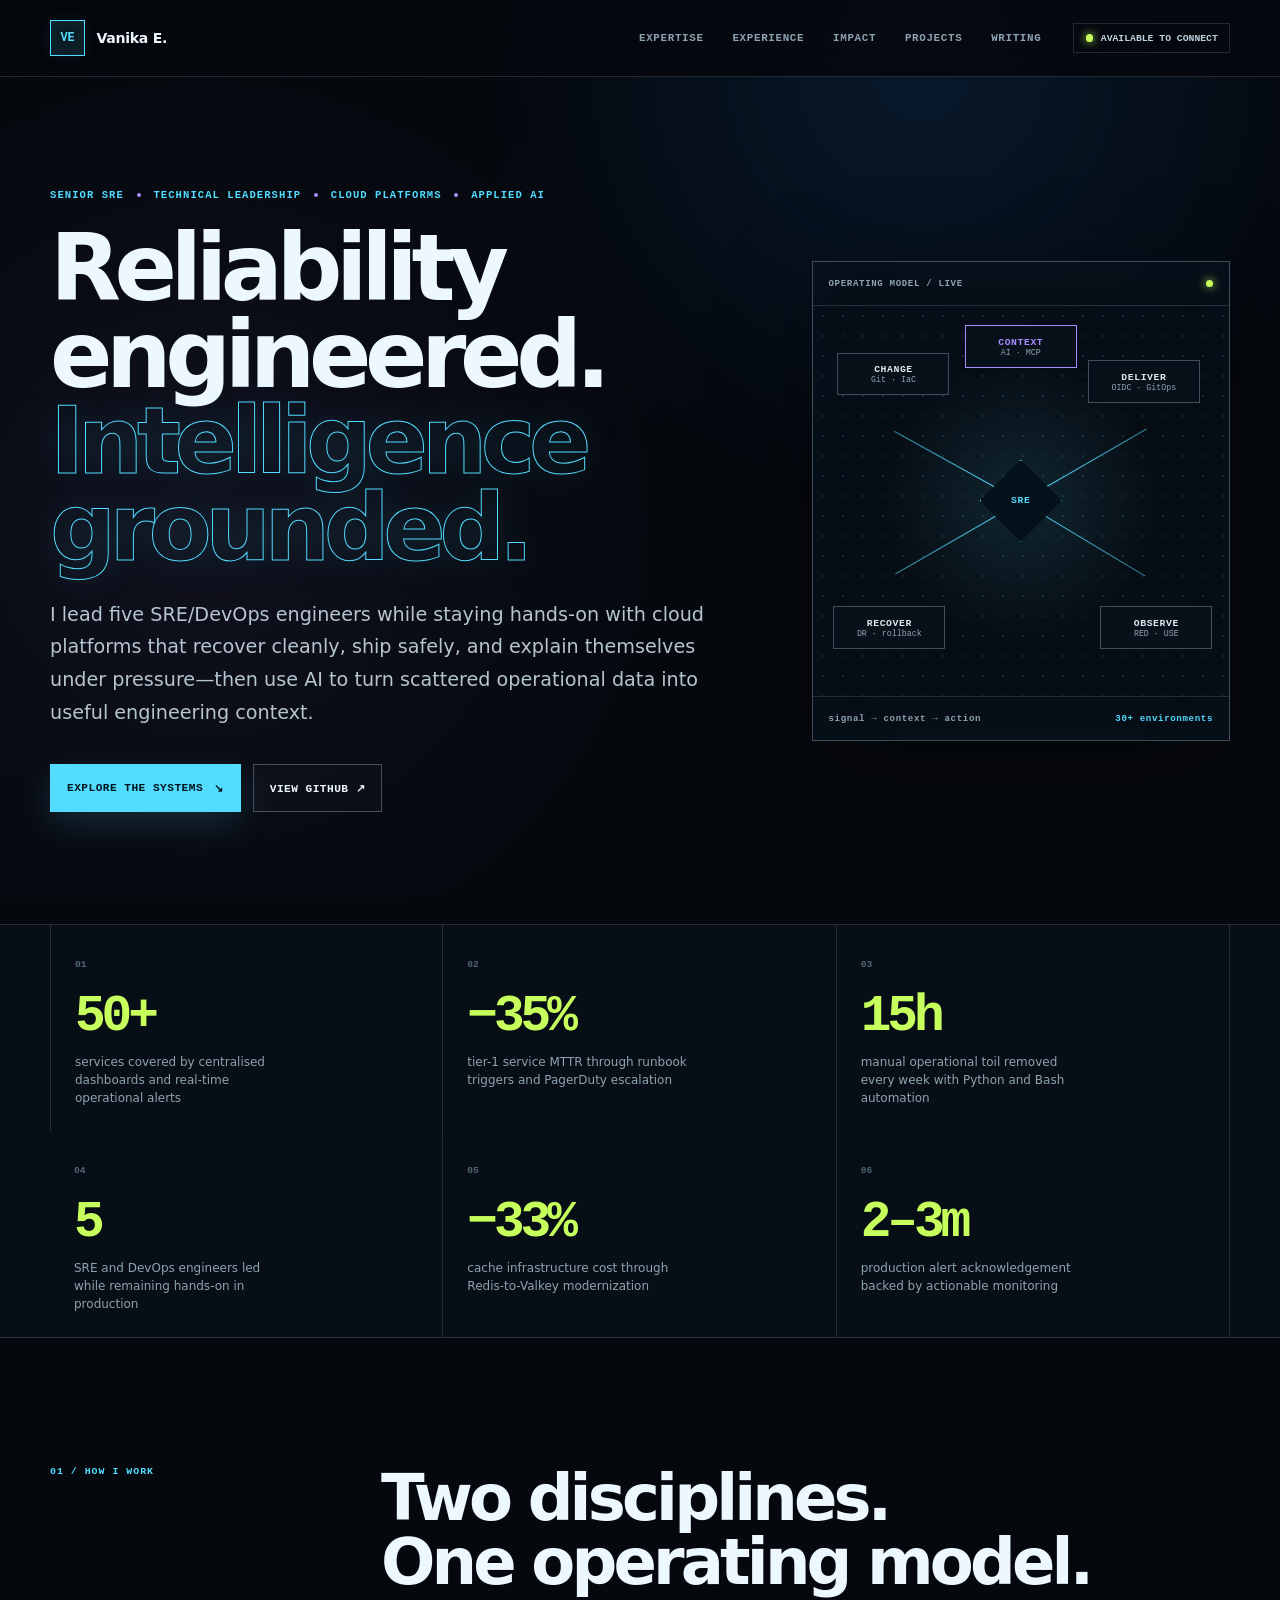
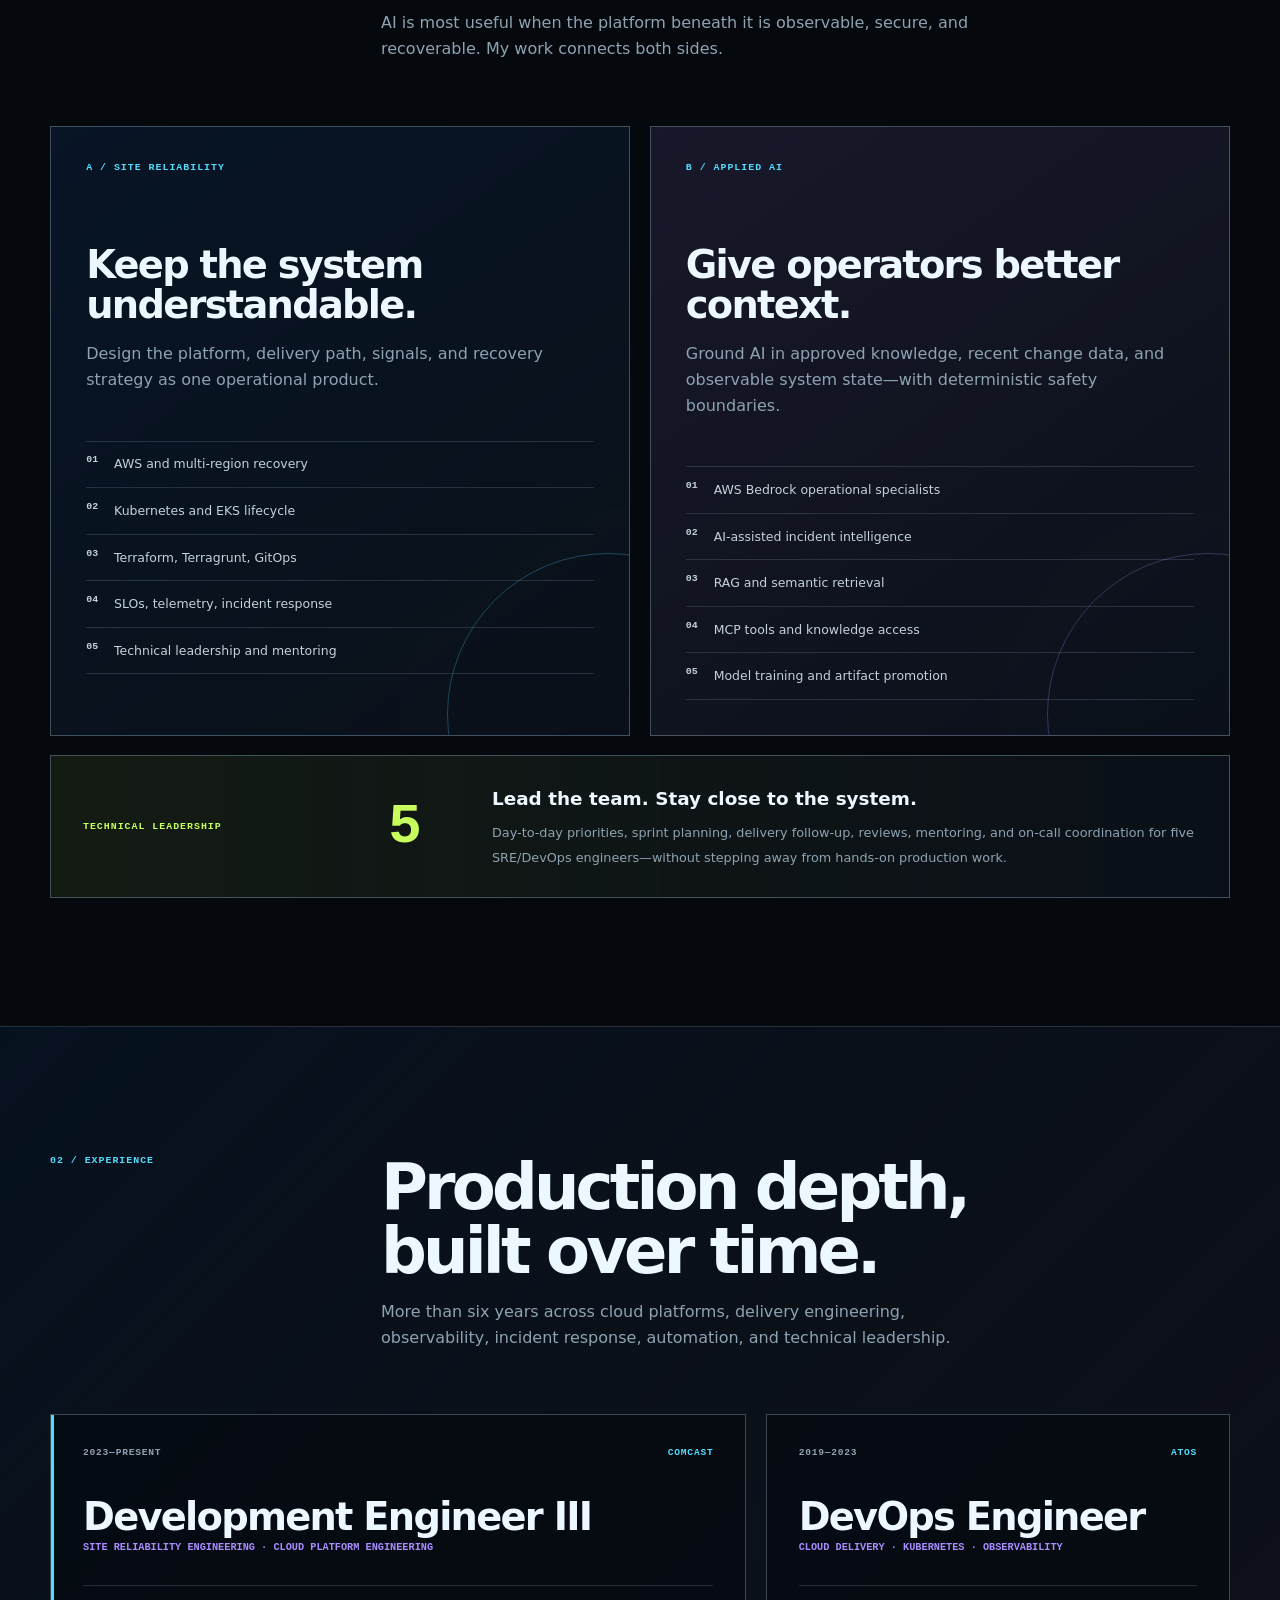
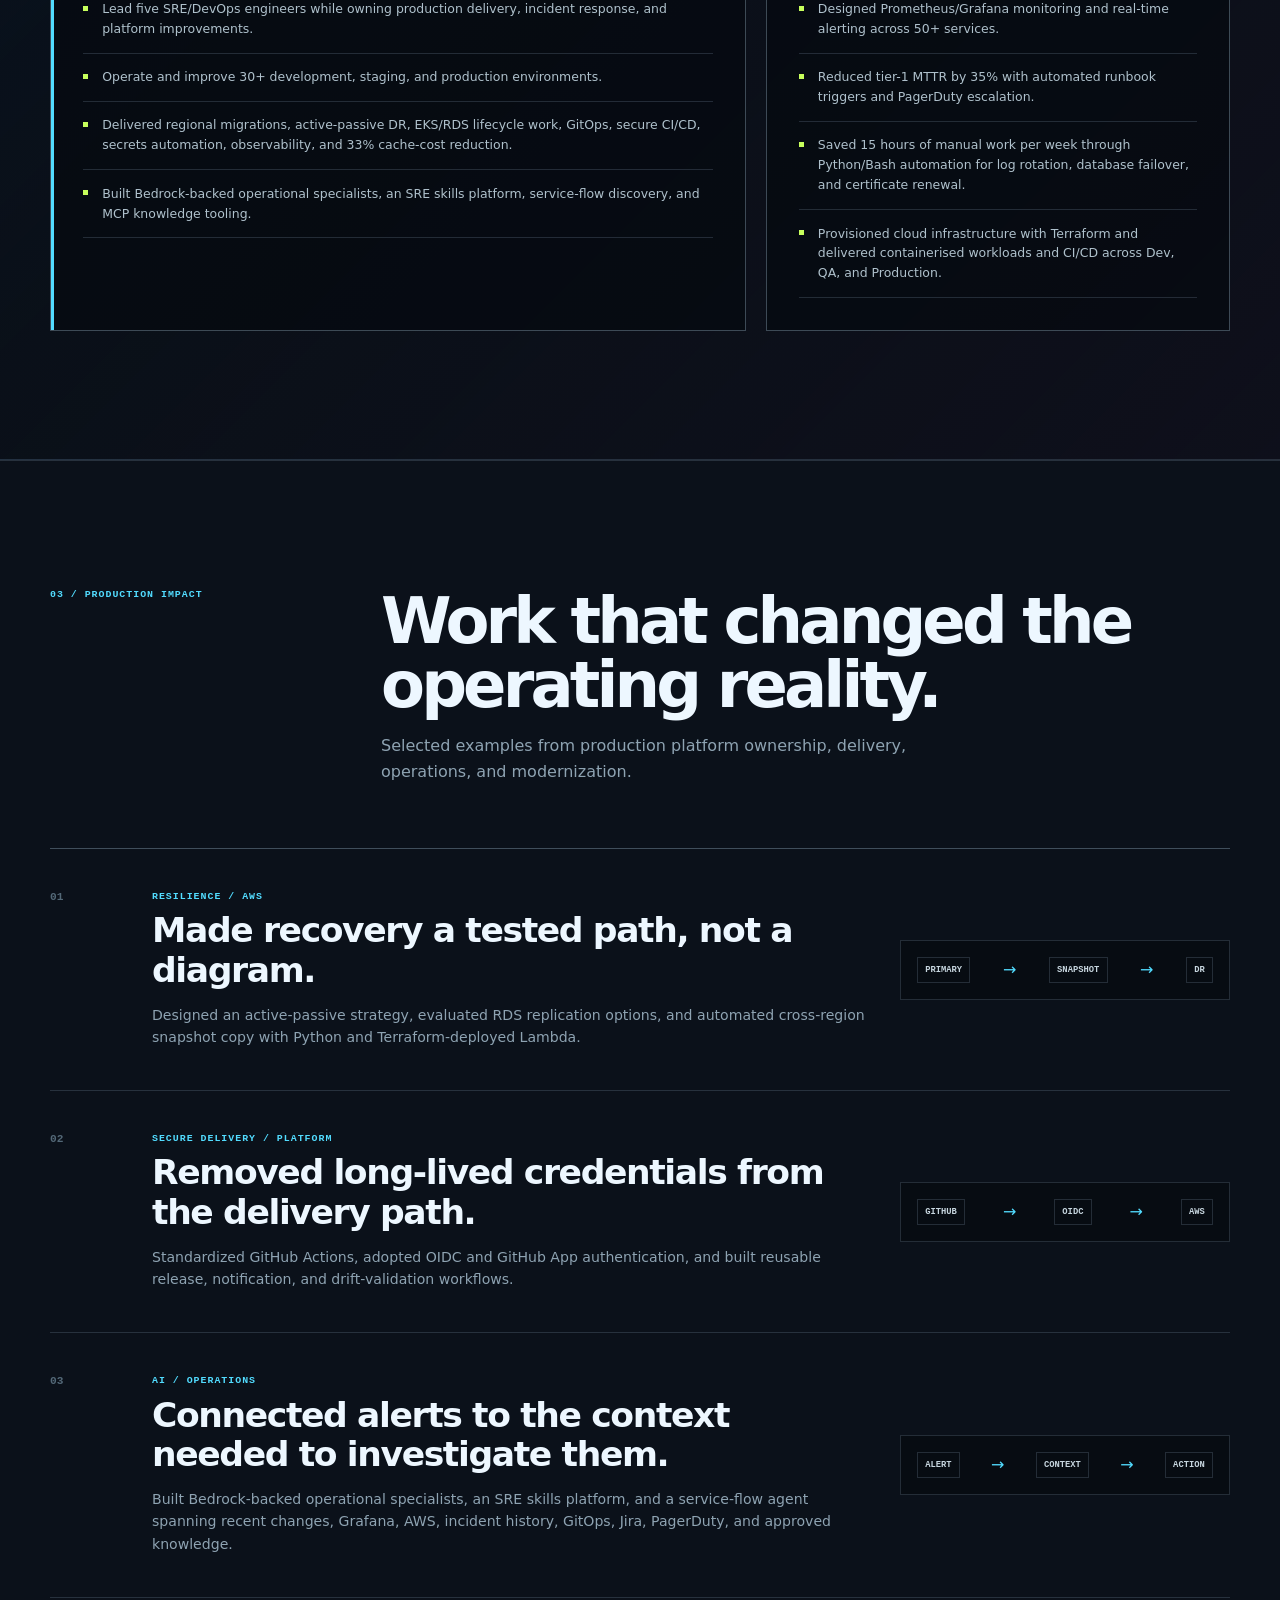
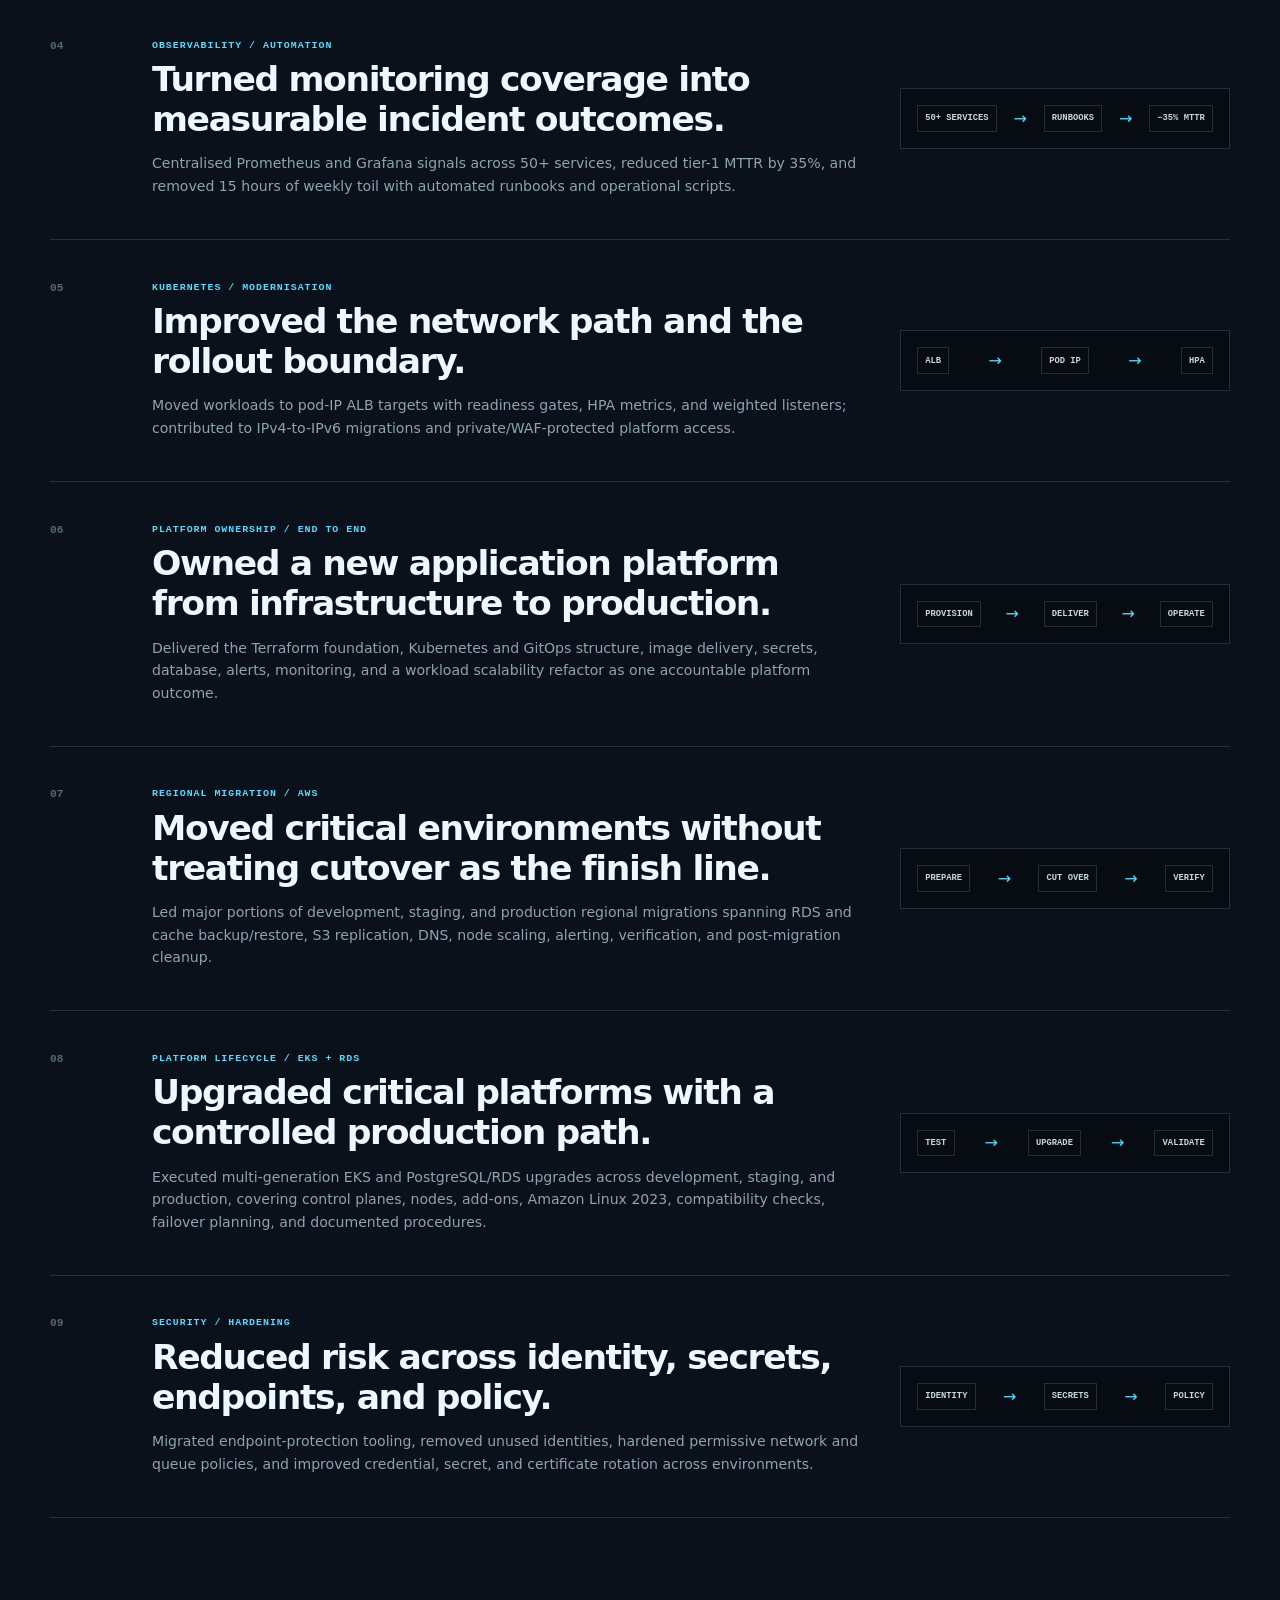
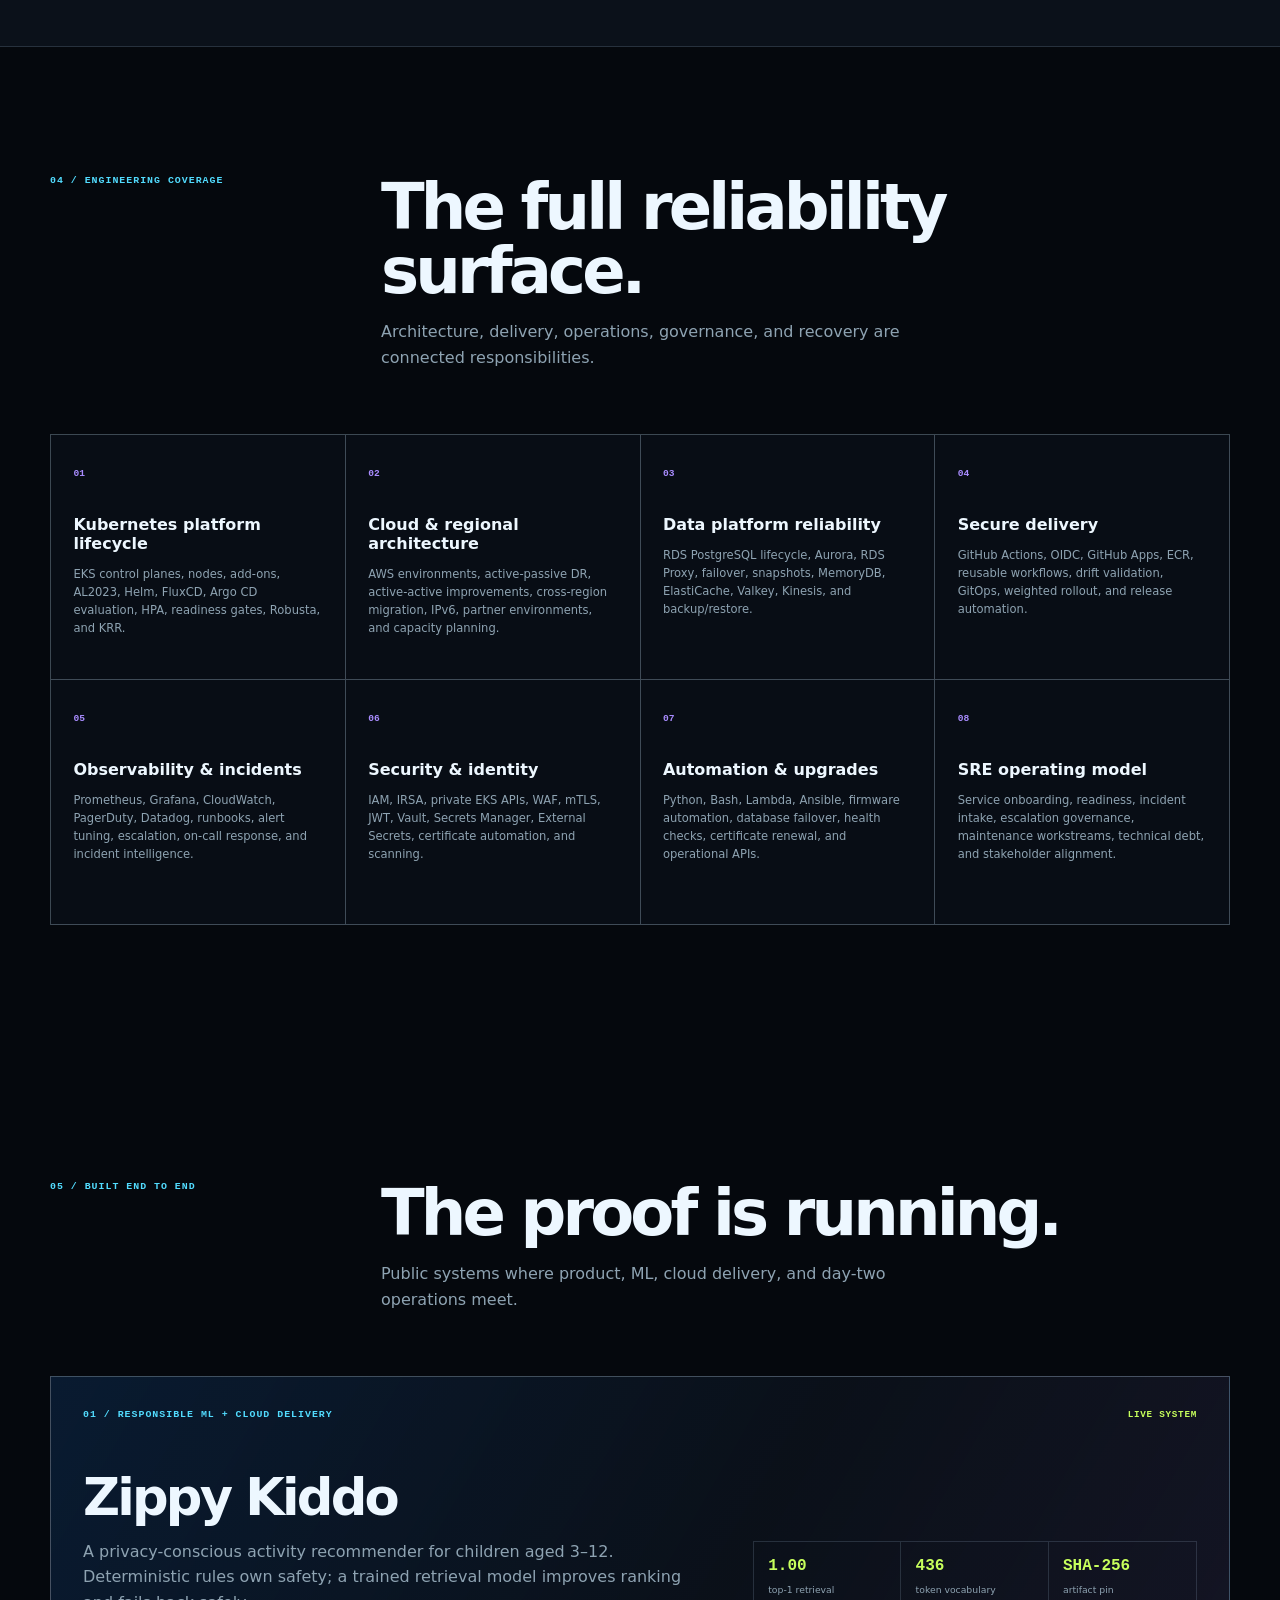
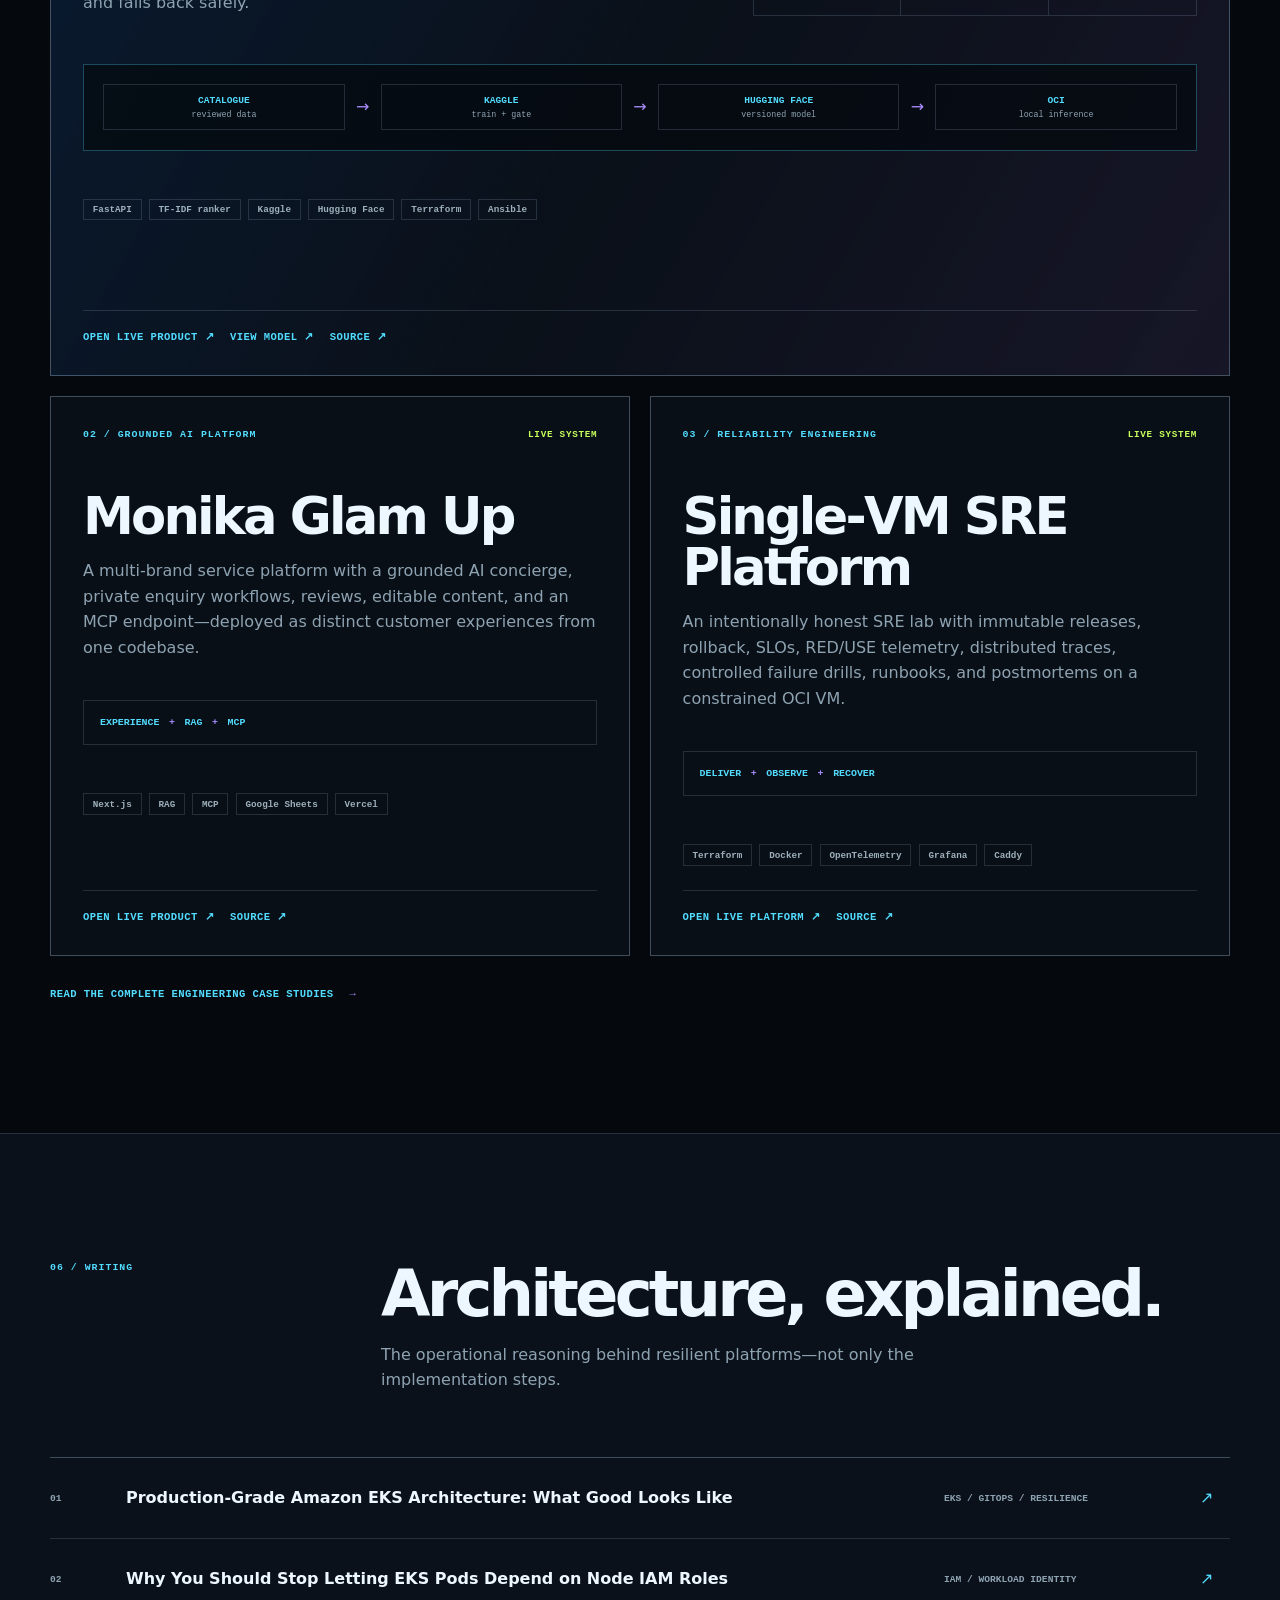
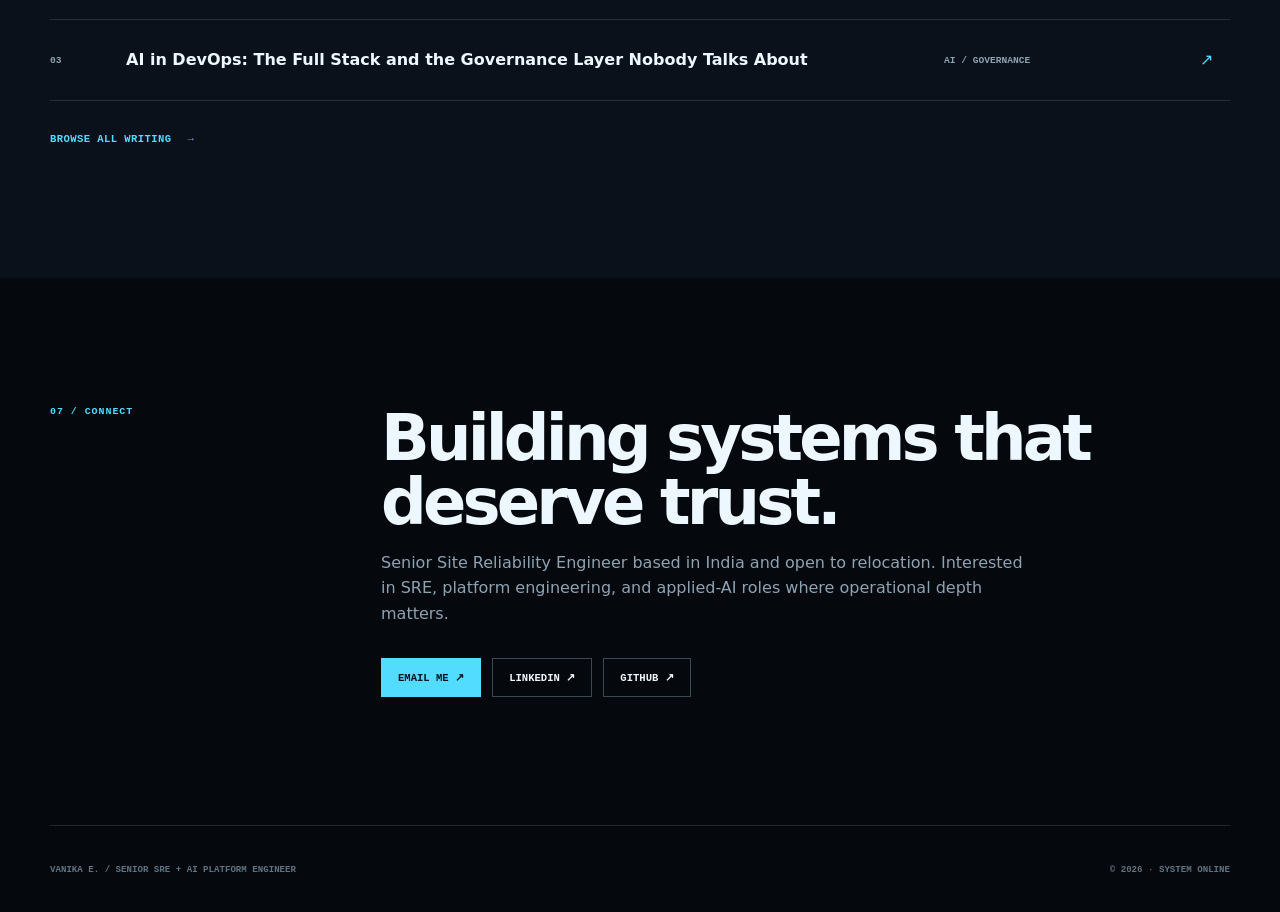
==== commit 22d4d376: "Add missing high-impact SRE achievements" ====
--- a/index.html
+++ b/index.html
@@ -81,6 +81,10 @@
           <article><div class="impact-number">03</div><div class="impact-copy"><p>AI / OPERATIONS</p><h3>Connected alerts to the context needed to investigate them.</h3><span>Built Bedrock-backed operational specialists, an SRE skills platform, and a service-flow agent spanning recent changes, Grafana, AWS, incident history, GitOps, Jira, PagerDuty, and approved knowledge.</span></div><div class="impact-flow" aria-label="Alert enriched by operational context before action"><b>ALERT</b><i>→</i><b>CONTEXT</b><i>→</i><b>ACTION</b></div></article>
           <article><div class="impact-number">04</div><div class="impact-copy"><p>OBSERVABILITY / AUTOMATION</p><h3>Turned monitoring coverage into measurable incident outcomes.</h3><span>Centralised Prometheus and Grafana signals across 50+ services, reduced tier-1 MTTR by 35%, and removed 15 hours of weekly toil with automated runbooks and operational scripts.</span></div><div class="impact-flow" aria-label="Service signals trigger runbooks and faster recovery"><b>50+ SERVICES</b><i>→</i><b>RUNBOOKS</b><i>→</i><b>−35% MTTR</b></div></article>
           <article><div class="impact-number">05</div><div class="impact-copy"><p>KUBERNETES / MODERNISATION</p><h3>Improved the network path and the rollout boundary.</h3><span>Moved workloads to pod-IP ALB targets with readiness gates, HPA metrics, and weighted listeners; contributed to IPv4-to-IPv6 migrations and private/WAF-protected platform access.</span></div><div class="impact-flow" aria-label="Application traffic reaches Kubernetes pods through controlled ALB rollout"><b>ALB</b><i>→</i><b>POD IP</b><i>→</i><b>HPA</b></div></article>
+          <article><div class="impact-number">06</div><div class="impact-copy"><p>PLATFORM OWNERSHIP / END TO END</p><h3>Owned a new application platform from infrastructure to production.</h3><span>Delivered the Terraform foundation, Kubernetes and GitOps structure, image delivery, secrets, database, alerts, monitoring, and a workload scalability refactor as one accountable platform outcome.</span></div><div class="impact-flow" aria-label="Platform ownership spans provisioning, delivery, and operations"><b>PROVISION</b><i>→</i><b>DELIVER</b><i>→</i><b>OPERATE</b></div></article>
+          <article><div class="impact-number">07</div><div class="impact-copy"><p>REGIONAL MIGRATION / AWS</p><h3>Moved critical environments without treating cutover as the finish line.</h3><span>Led major portions of development, staging, and production regional migrations spanning RDS and cache backup/restore, S3 replication, DNS, node scaling, alerting, verification, and post-migration cleanup.</span></div><div class="impact-flow" aria-label="Regional migration progresses through preparation, cutover, and verification"><b>PREPARE</b><i>→</i><b>CUT OVER</b><i>→</i><b>VERIFY</b></div></article>
+          <article><div class="impact-number">08</div><div class="impact-copy"><p>PLATFORM LIFECYCLE / EKS + RDS</p><h3>Upgraded critical platforms with a controlled production path.</h3><span>Executed multi-generation EKS and PostgreSQL/RDS upgrades across development, staging, and production, covering control planes, nodes, add-ons, Amazon Linux 2023, compatibility checks, failover planning, and documented procedures.</span></div><div class="impact-flow" aria-label="Platform upgrades move from testing through controlled rollout to validation"><b>TEST</b><i>→</i><b>UPGRADE</b><i>→</i><b>VALIDATE</b></div></article>
+          <article><div class="impact-number">09</div><div class="impact-copy"><p>SECURITY / HARDENING</p><h3>Reduced risk across identity, secrets, endpoints, and policy.</h3><span>Migrated endpoint-protection tooling, removed unused identities, hardened permissive network and queue policies, and improved credential, secret, and certificate rotation across environments.</span></div><div class="impact-flow" aria-label="Security hardening connects identity, secrets, and policy controls"><b>IDENTITY</b><i>→</i><b>SECRETS</b><i>→</i><b>POLICY</b></div></article>
         </div>
       </div>
     </section>
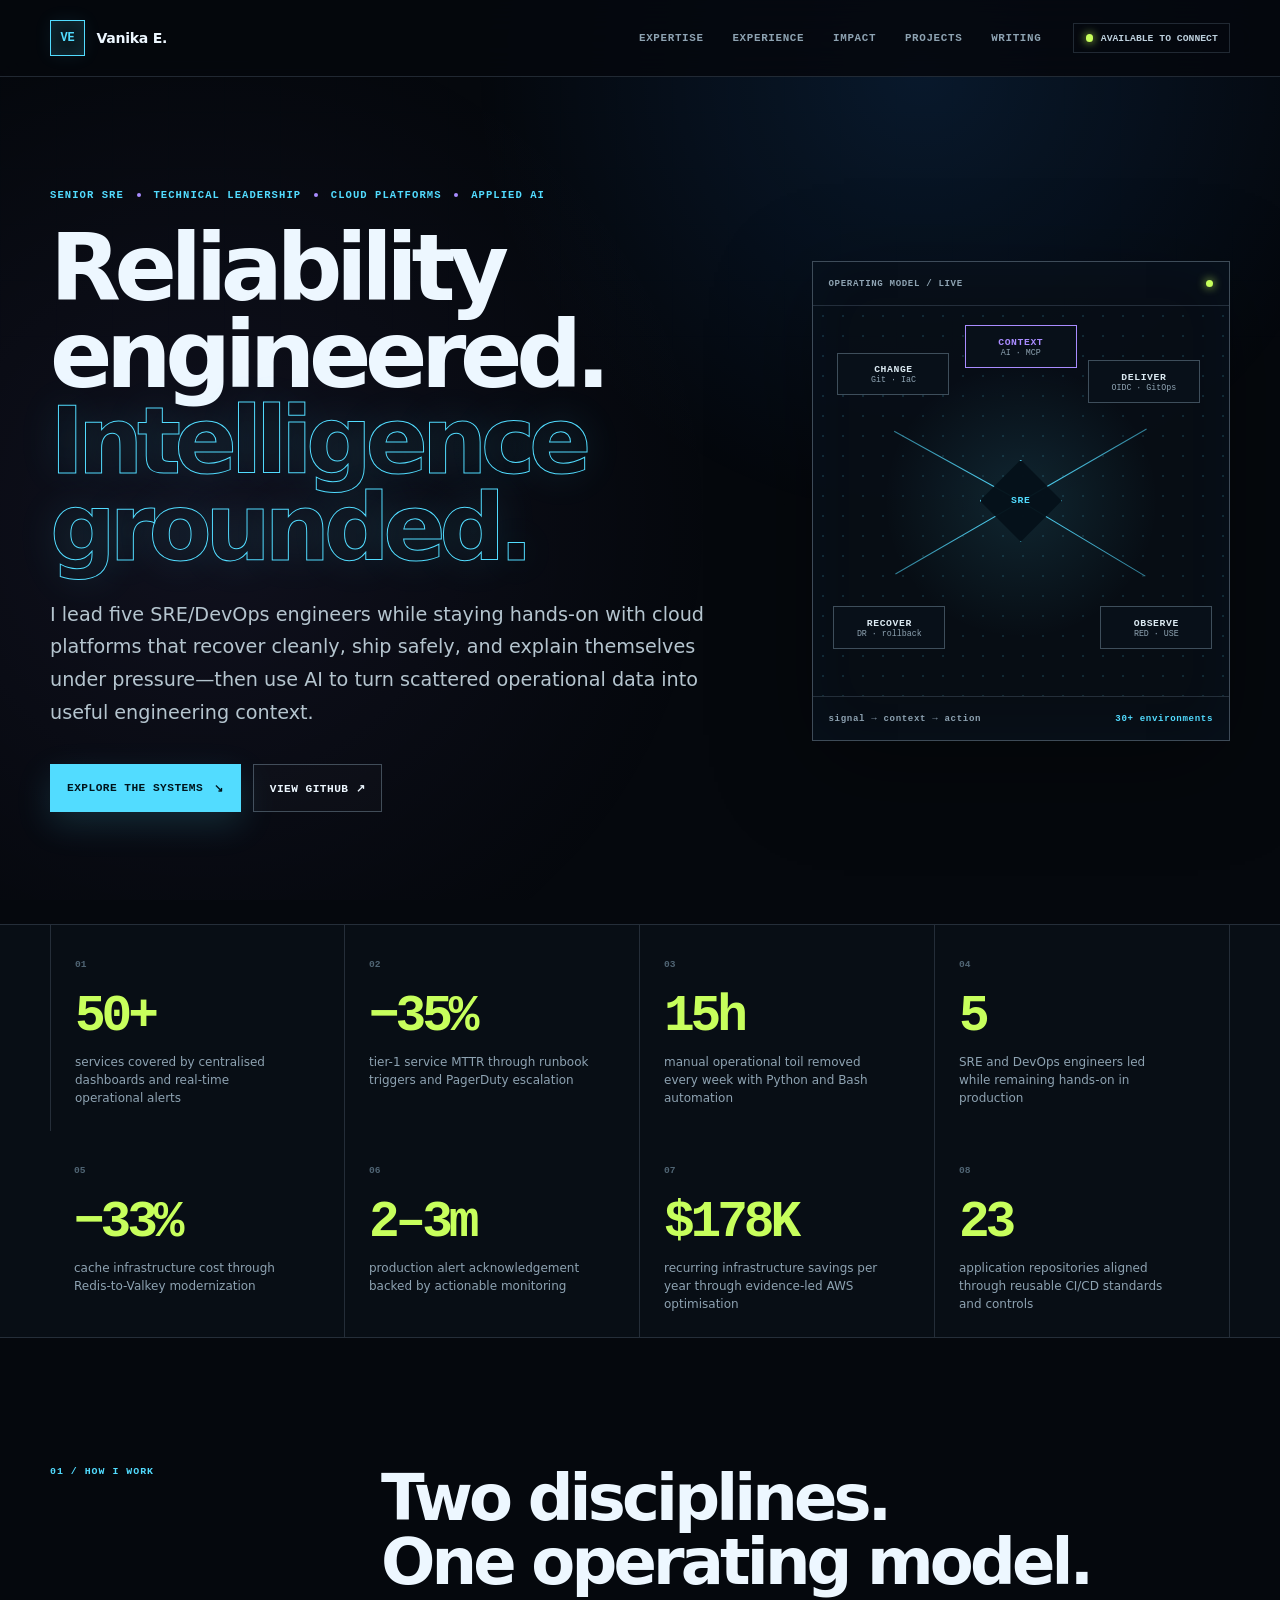
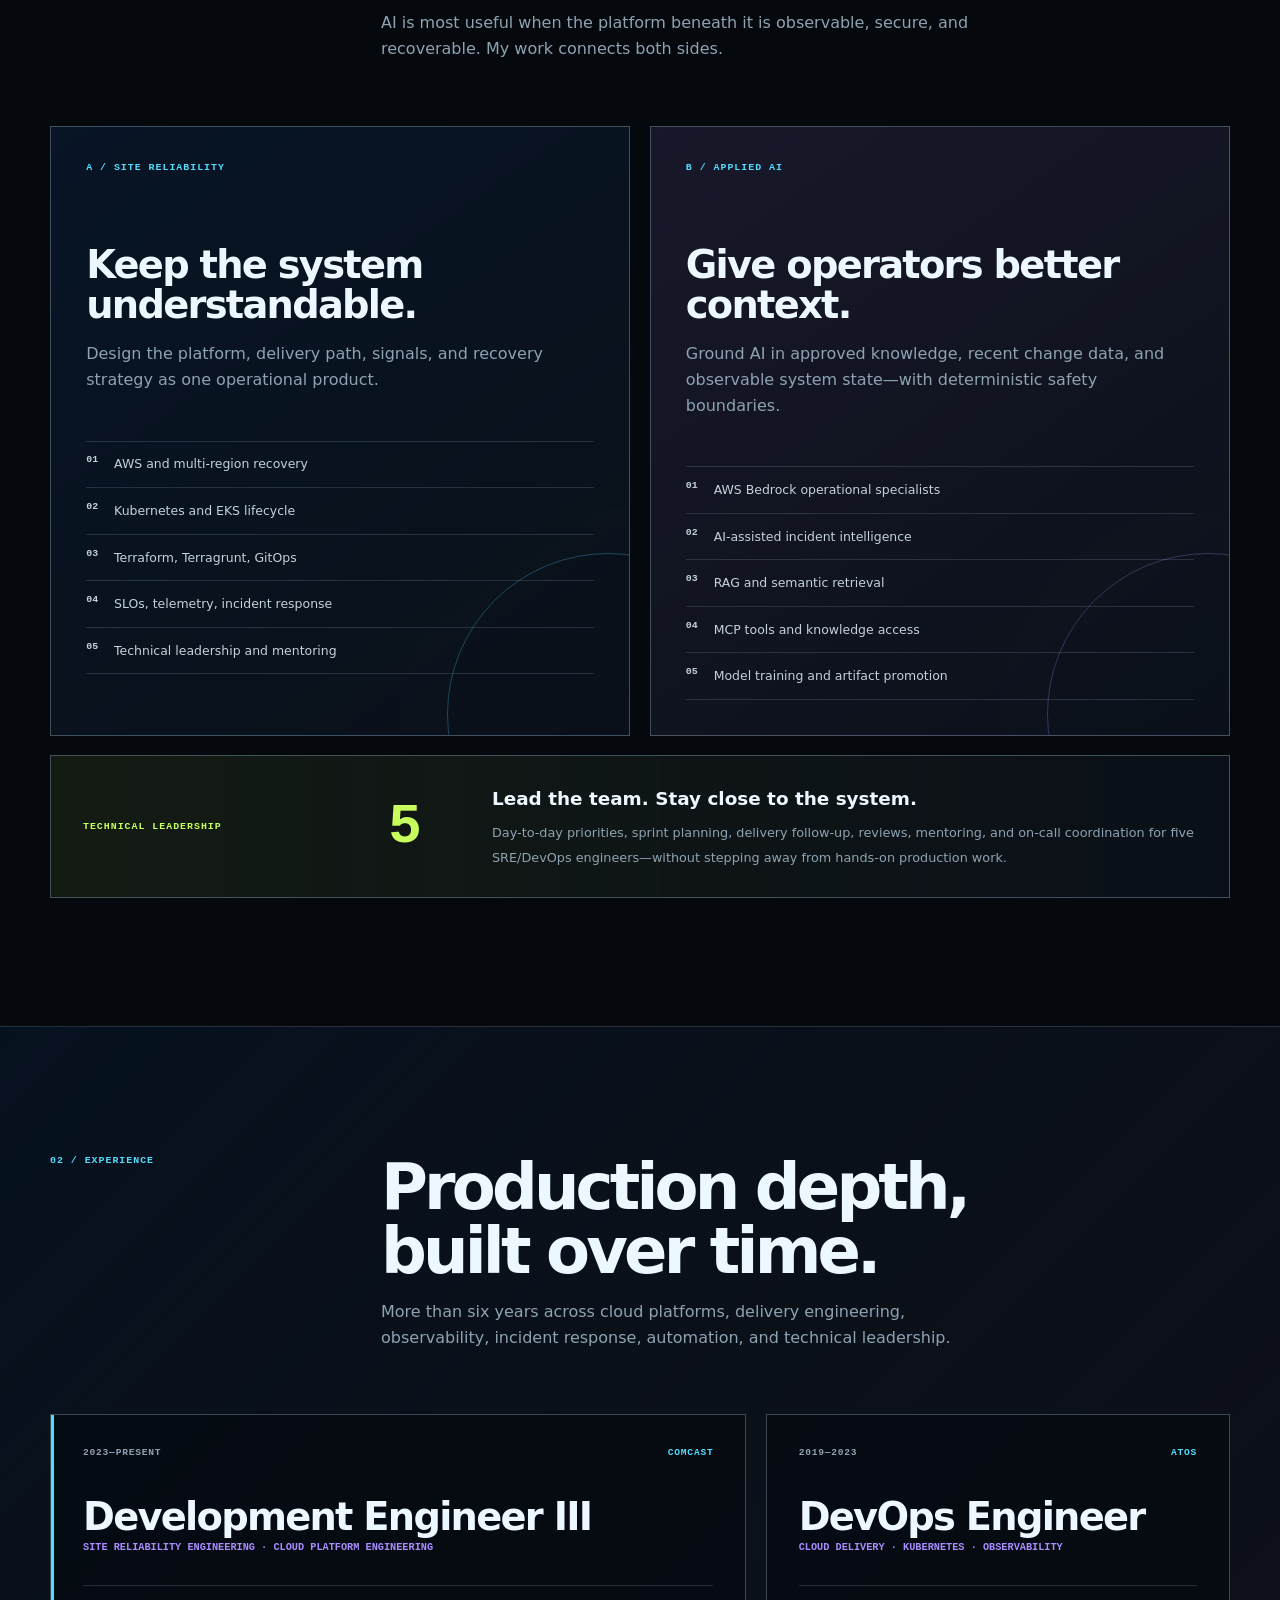
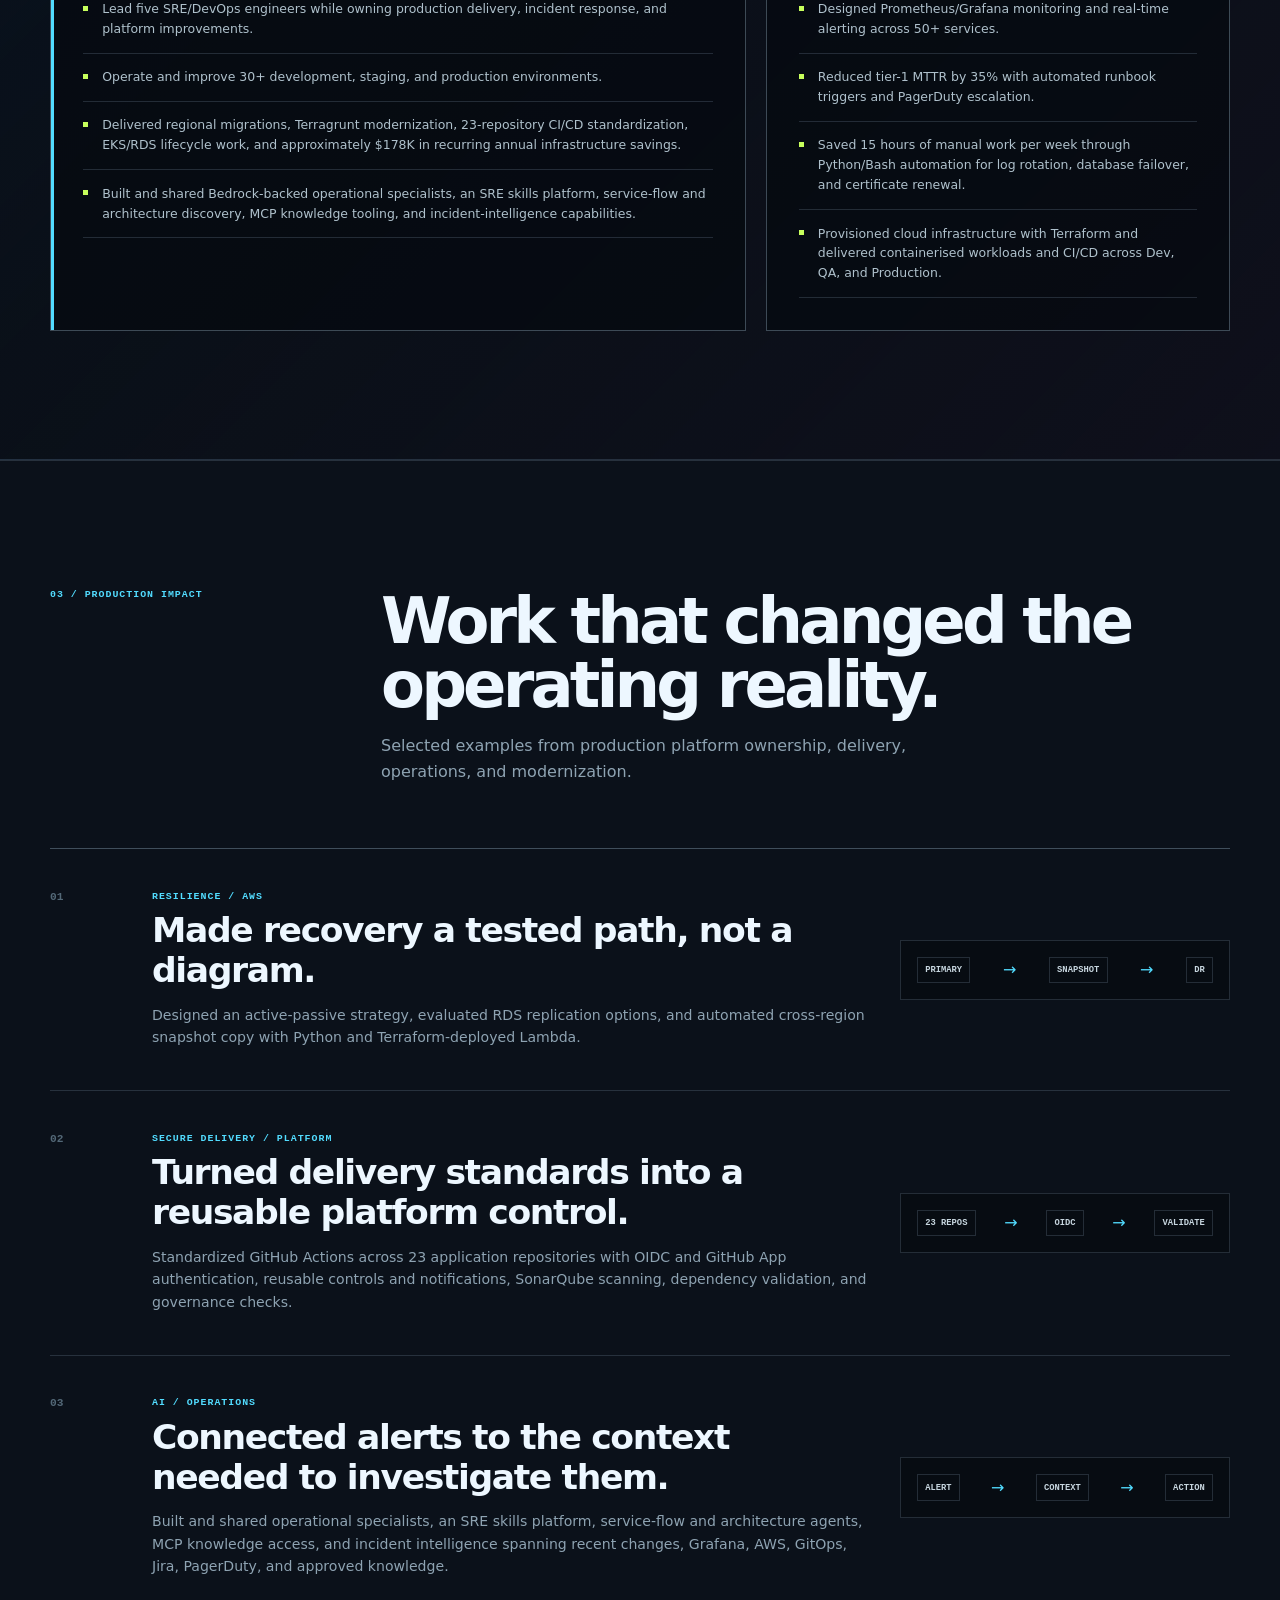
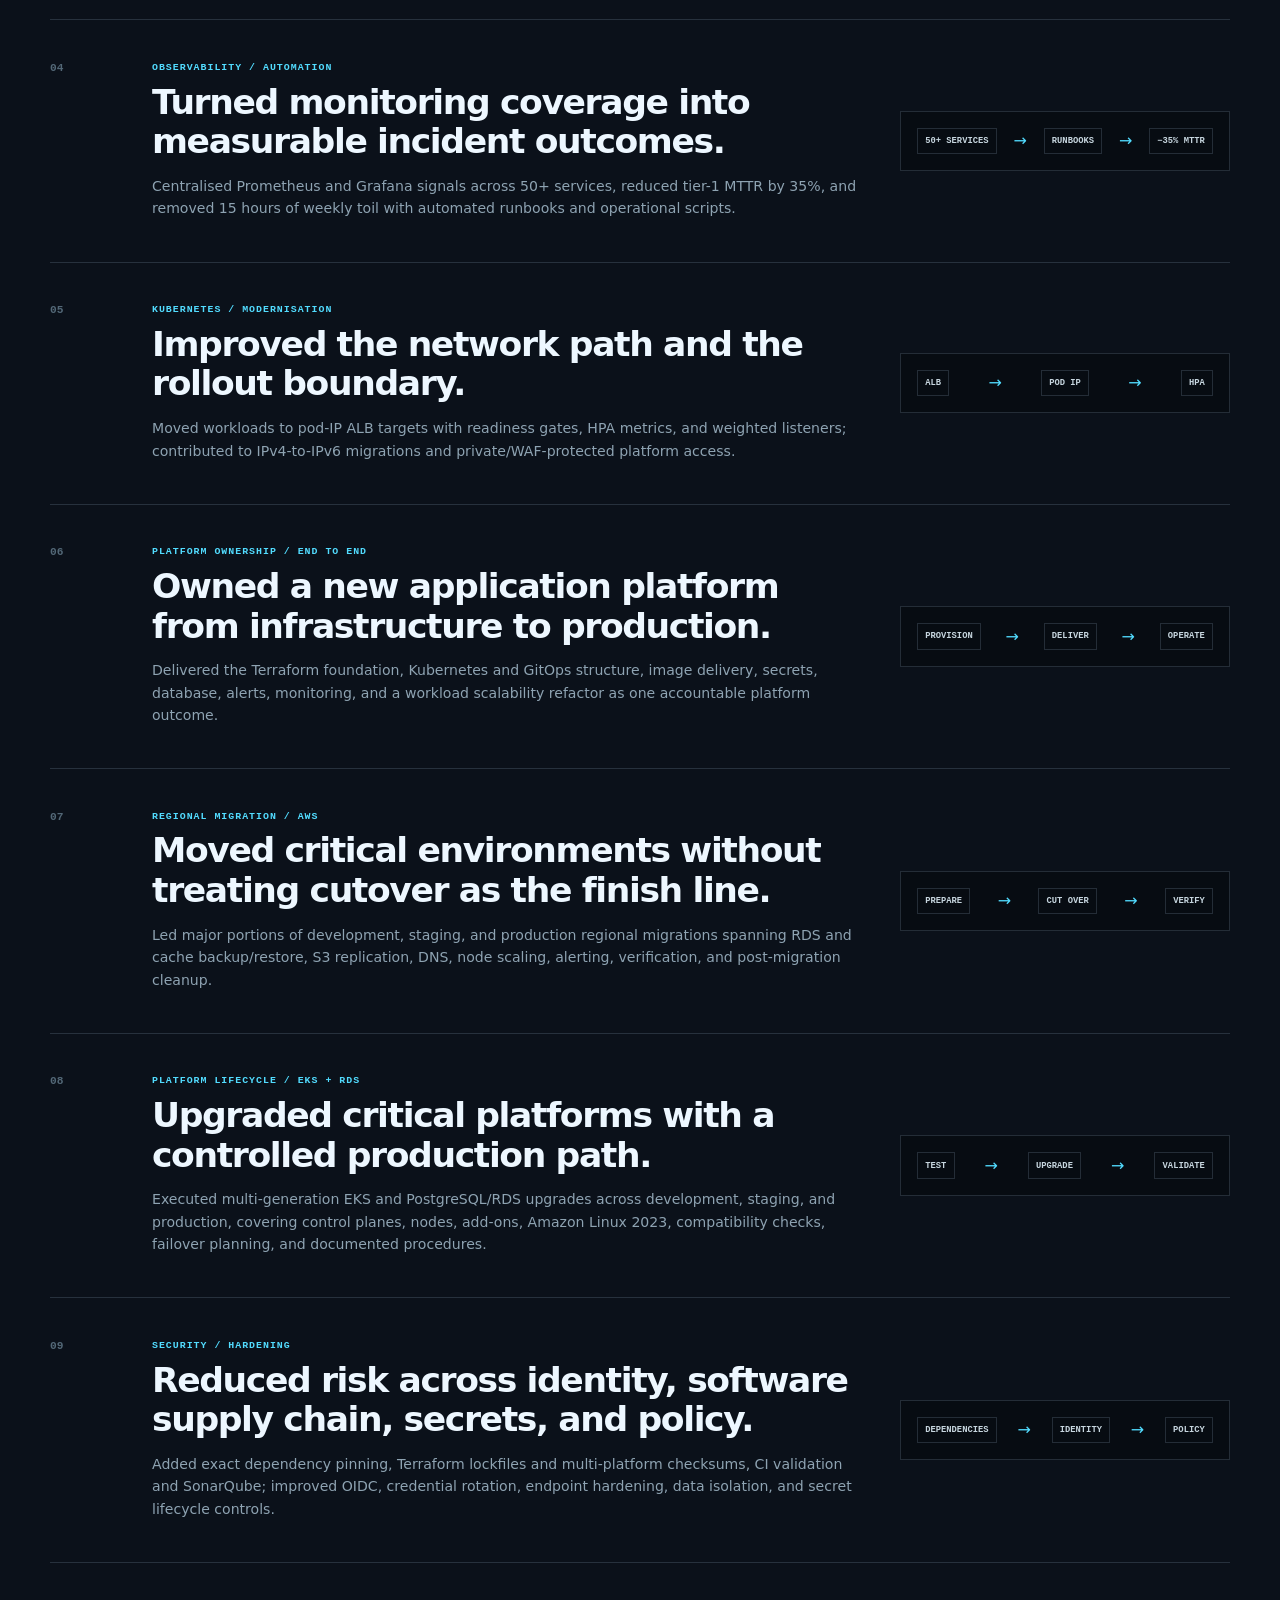
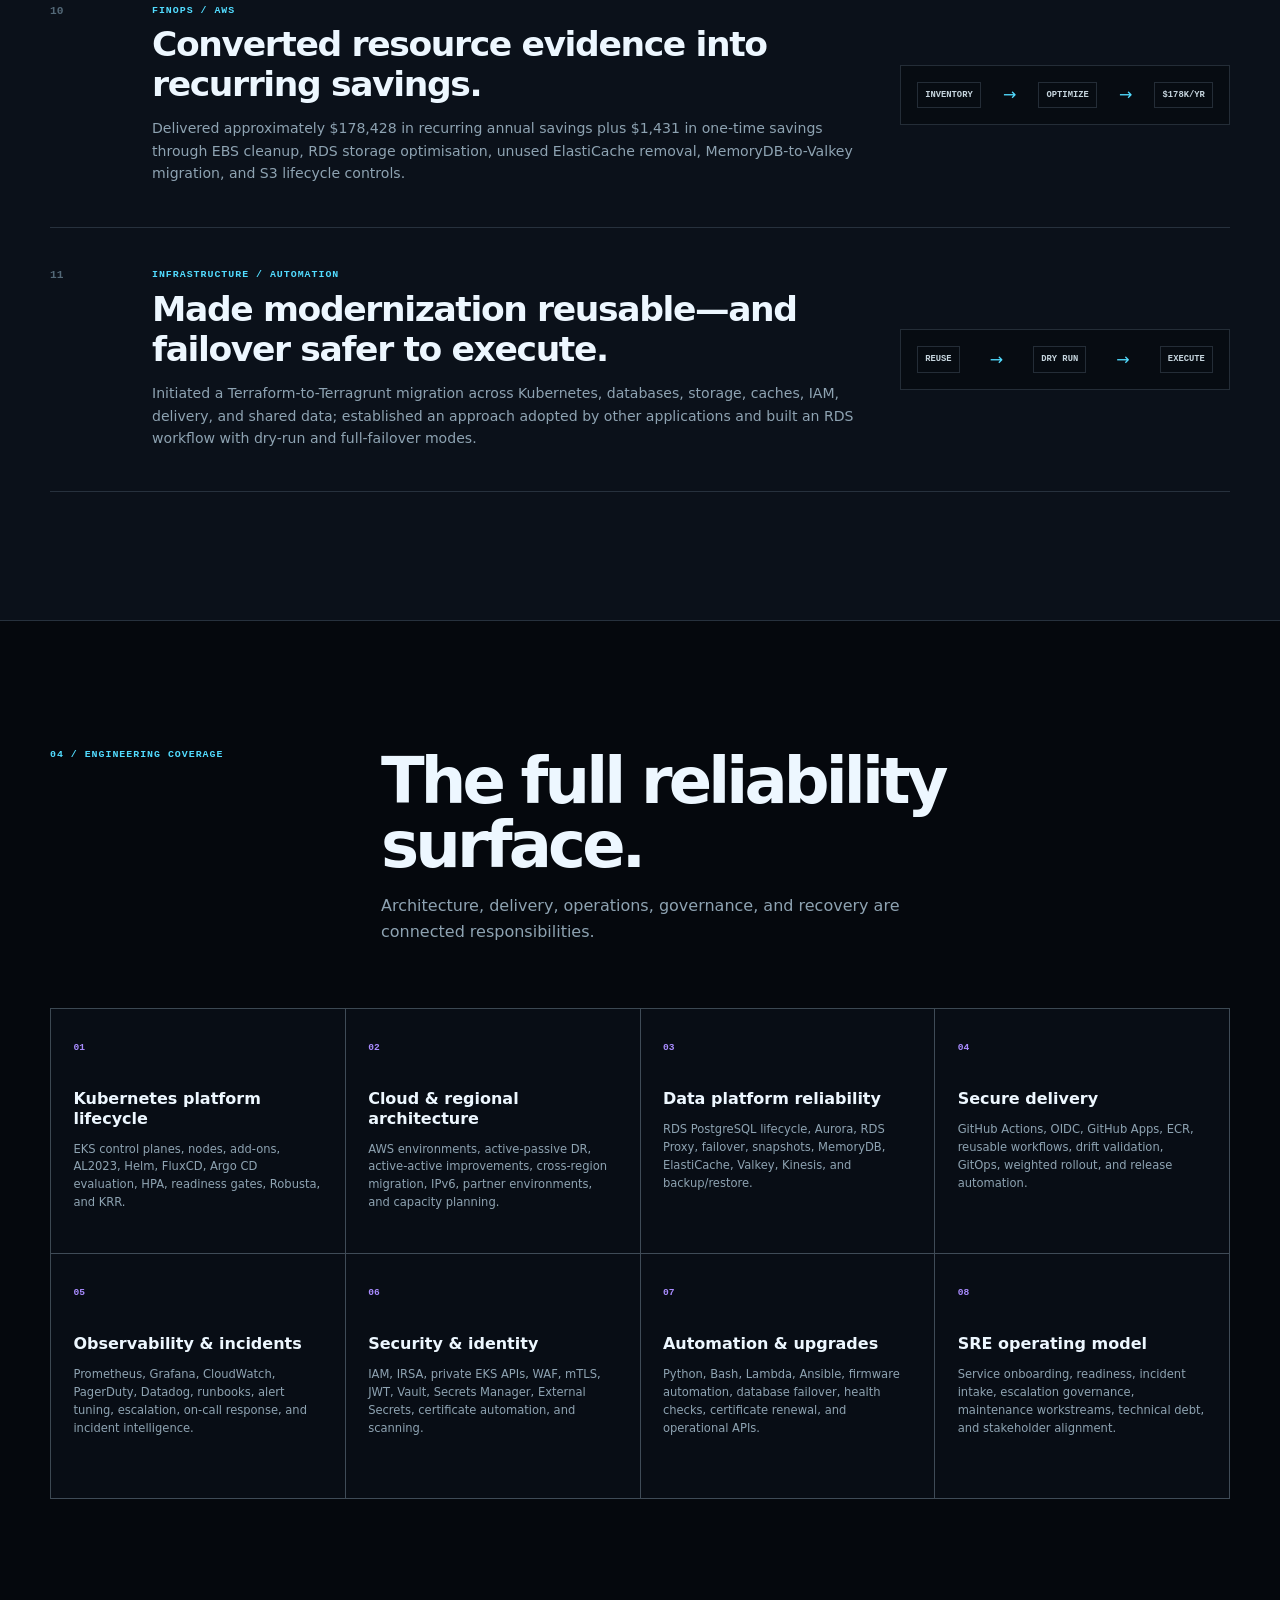
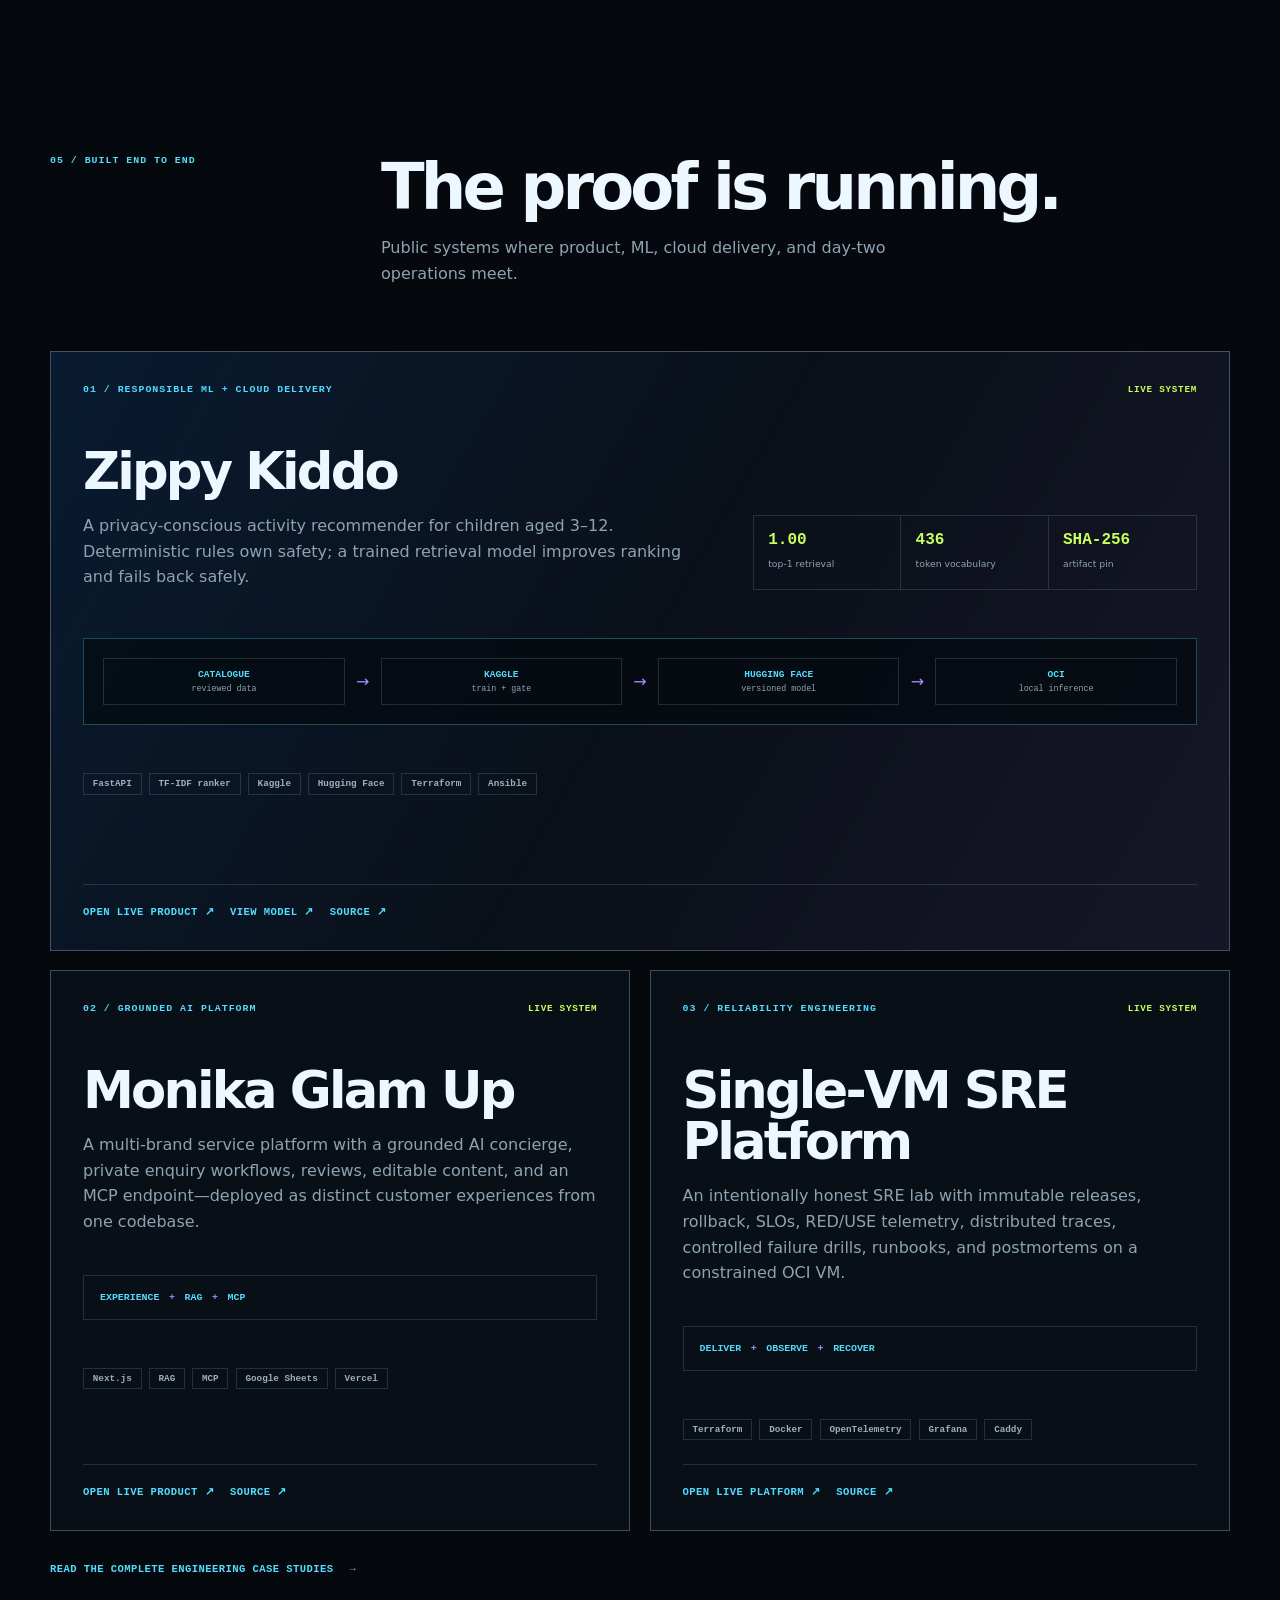
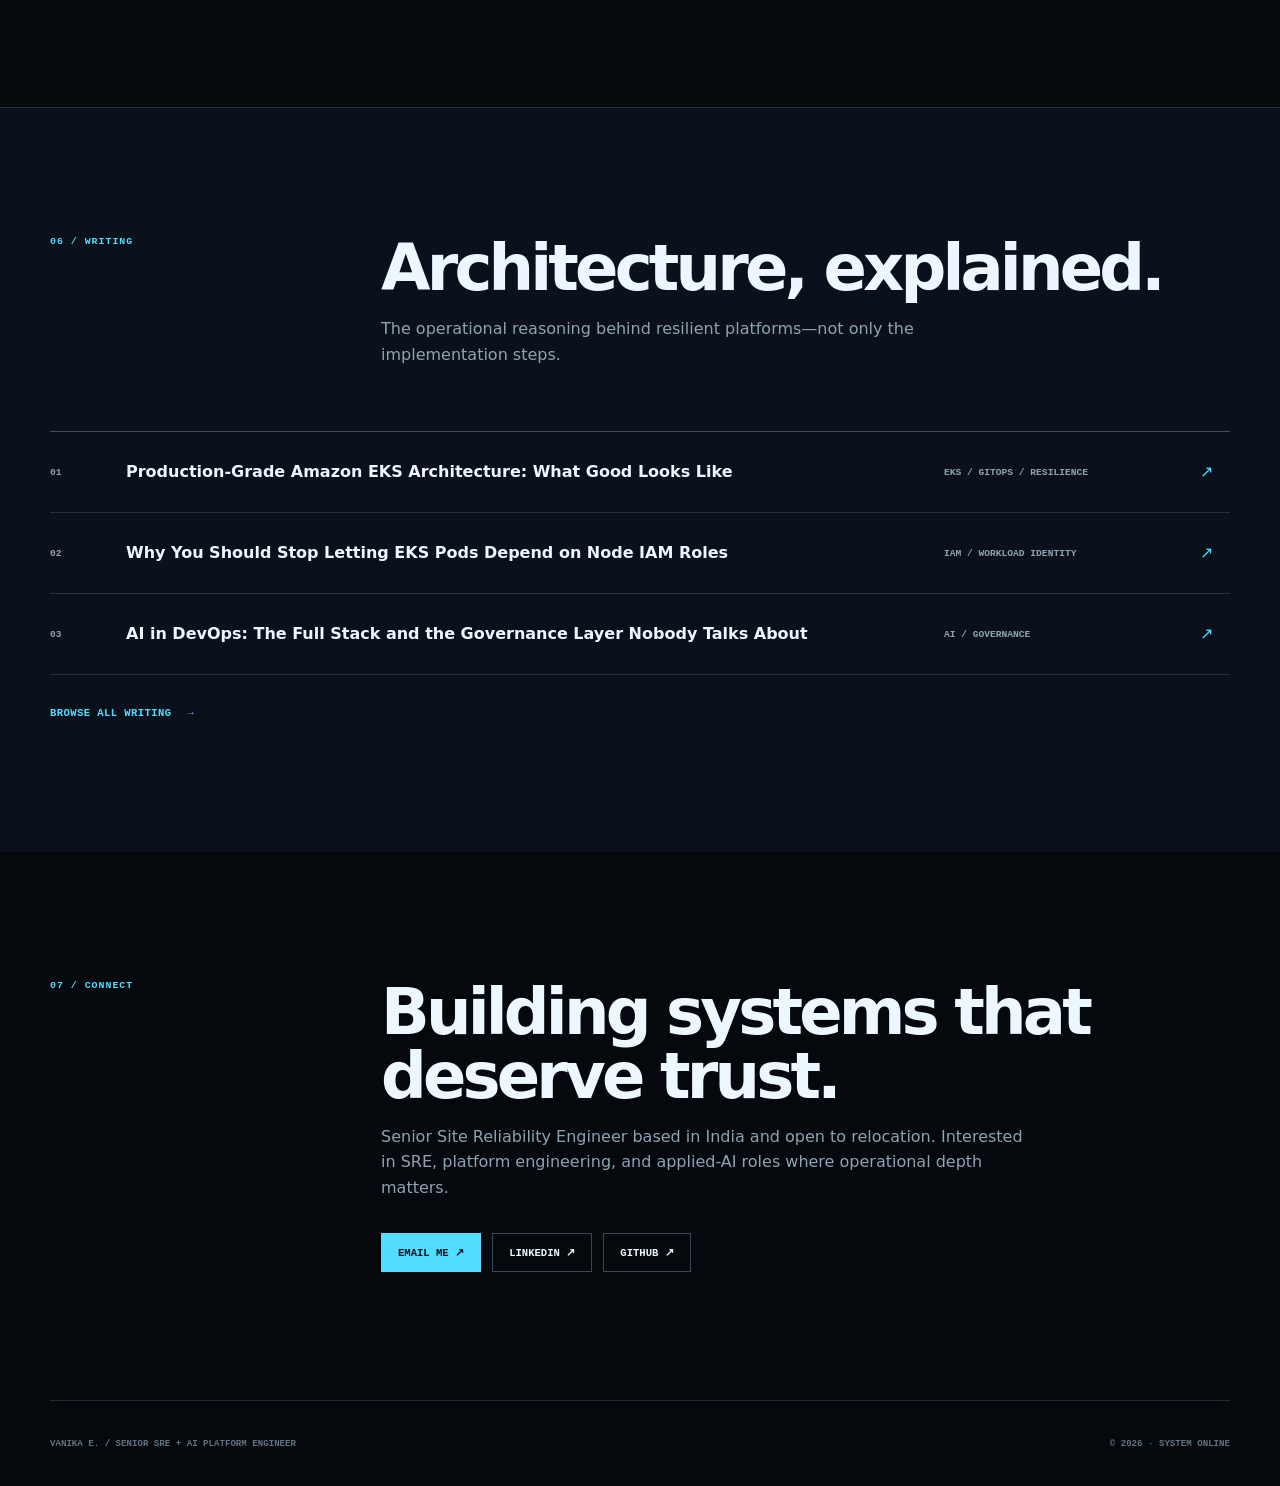
==== commit 10a27fb3: "Show_recent_Comcast_platform_impact" ====
--- a/index.html
+++ b/index.html
@@ -50,6 +50,8 @@
         <article><span>04</span><strong>5</strong><p>SRE and DevOps engineers led while remaining hands-on in production</p></article>
         <article><span>05</span><strong>−33%</strong><p>cache infrastructure cost through Redis-to-Valkey modernization</p></article>
         <article><span>06</span><strong>2–3m</strong><p>production alert acknowledgement backed by actionable monitoring</p></article>
+        <article><span>07</span><strong>$178K</strong><p>recurring infrastructure savings per year through evidence-led AWS optimisation</p></article>
+        <article><span>08</span><strong>23</strong><p>application repositories aligned through reusable CI/CD standards and controls</p></article>
       </div>
     </section>
 
@@ -66,7 +68,7 @@
       <div class="shell">
         <div class="section-intro"><p class="section-code">02 / EXPERIENCE</p><div><h2 id="experience-title">Production depth,<br>built over time.</h2><p>More than six years across cloud platforms, delivery engineering, observability, incident response, automation, and technical leadership.</p></div></div>
         <div class="experience-grid">
-          <article class="experience-card experience-current"><div class="experience-meta"><span>2023—PRESENT</span><b>COMCAST</b></div><h3>Development Engineer III</h3><p class="experience-role">Site Reliability Engineering · Cloud Platform Engineering</p><ul><li>Lead five SRE/DevOps engineers while owning production delivery, incident response, and platform improvements.</li><li>Operate and improve 30+ development, staging, and production environments.</li><li>Delivered regional migrations, active-passive DR, EKS/RDS lifecycle work, GitOps, secure CI/CD, secrets automation, observability, and 33% cache-cost reduction.</li><li>Built Bedrock-backed operational specialists, an SRE skills platform, service-flow discovery, and MCP knowledge tooling.</li></ul></article>
+          <article class="experience-card experience-current"><div class="experience-meta"><span>2023—PRESENT</span><b>COMCAST</b></div><h3>Development Engineer III</h3><p class="experience-role">Site Reliability Engineering · Cloud Platform Engineering</p><ul><li>Lead five SRE/DevOps engineers while owning production delivery, incident response, and platform improvements.</li><li>Operate and improve 30+ development, staging, and production environments.</li><li>Delivered regional migrations, Terragrunt modernization, 23-repository CI/CD standardization, EKS/RDS lifecycle work, and approximately $178K in recurring annual infrastructure savings.</li><li>Built and shared Bedrock-backed operational specialists, an SRE skills platform, service-flow and architecture discovery, MCP knowledge tooling, and incident-intelligence capabilities.</li></ul></article>
           <article class="experience-card"><div class="experience-meta"><span>2019—2023</span><b>ATOS</b></div><h3>DevOps Engineer</h3><p class="experience-role">Cloud Delivery · Kubernetes · Observability</p><ul><li>Designed Prometheus/Grafana monitoring and real-time alerting across 50+ services.</li><li>Reduced tier-1 MTTR by 35% with automated runbook triggers and PagerDuty escalation.</li><li>Saved 15 hours of manual work per week through Python/Bash automation for log rotation, database failover, and certificate renewal.</li><li>Provisioned cloud infrastructure with Terraform and delivered containerised workloads and CI/CD across Dev, QA, and Production.</li></ul></article>
         </div>
       </div>
@@ -77,14 +79,16 @@
         <div class="section-intro"><p class="section-code">03 / PRODUCTION IMPACT</p><div><h2 id="impact-title">Work that changed the operating reality.</h2><p>Selected examples from production platform ownership, delivery, operations, and modernization.</p></div></div>
         <div class="impact-list">
           <article><div class="impact-number">01</div><div class="impact-copy"><p>RESILIENCE / AWS</p><h3>Made recovery a tested path, not a diagram.</h3><span>Designed an active-passive strategy, evaluated RDS replication options, and automated cross-region snapshot copy with Python and Terraform-deployed Lambda.</span></div><div class="impact-flow" aria-label="Primary region snapshot copied to disaster recovery region"><b>PRIMARY</b><i>→</i><b>SNAPSHOT</b><i>→</i><b>DR</b></div></article>
-          <article><div class="impact-number">02</div><div class="impact-copy"><p>SECURE DELIVERY / PLATFORM</p><h3>Removed long-lived credentials from the delivery path.</h3><span>Standardized GitHub Actions, adopted OIDC and GitHub App authentication, and built reusable release, notification, and drift-validation workflows.</span></div><div class="impact-flow" aria-label="GitHub exchanges OpenID Connect identity with AWS"><b>GITHUB</b><i>→</i><b>OIDC</b><i>→</i><b>AWS</b></div></article>
-          <article><div class="impact-number">03</div><div class="impact-copy"><p>AI / OPERATIONS</p><h3>Connected alerts to the context needed to investigate them.</h3><span>Built Bedrock-backed operational specialists, an SRE skills platform, and a service-flow agent spanning recent changes, Grafana, AWS, incident history, GitOps, Jira, PagerDuty, and approved knowledge.</span></div><div class="impact-flow" aria-label="Alert enriched by operational context before action"><b>ALERT</b><i>→</i><b>CONTEXT</b><i>→</i><b>ACTION</b></div></article>
+          <article><div class="impact-number">02</div><div class="impact-copy"><p>SECURE DELIVERY / PLATFORM</p><h3>Turned delivery standards into a reusable platform control.</h3><span>Standardized GitHub Actions across 23 application repositories with OIDC and GitHub App authentication, reusable controls and notifications, SonarQube scanning, dependency validation, and governance checks.</span></div><div class="impact-flow" aria-label="Reusable delivery standards connect repositories through identity and validation controls"><b>23 REPOS</b><i>→</i><b>OIDC</b><i>→</i><b>VALIDATE</b></div></article>
+          <article><div class="impact-number">03</div><div class="impact-copy"><p>AI / OPERATIONS</p><h3>Connected alerts to the context needed to investigate them.</h3><span>Built and shared operational specialists, an SRE skills platform, service-flow and architecture agents, MCP knowledge access, and incident intelligence spanning recent changes, Grafana, AWS, GitOps, Jira, PagerDuty, and approved knowledge.</span></div><div class="impact-flow" aria-label="Alert enriched by operational context before action"><b>ALERT</b><i>→</i><b>CONTEXT</b><i>→</i><b>ACTION</b></div></article>
           <article><div class="impact-number">04</div><div class="impact-copy"><p>OBSERVABILITY / AUTOMATION</p><h3>Turned monitoring coverage into measurable incident outcomes.</h3><span>Centralised Prometheus and Grafana signals across 50+ services, reduced tier-1 MTTR by 35%, and removed 15 hours of weekly toil with automated runbooks and operational scripts.</span></div><div class="impact-flow" aria-label="Service signals trigger runbooks and faster recovery"><b>50+ SERVICES</b><i>→</i><b>RUNBOOKS</b><i>→</i><b>−35% MTTR</b></div></article>
           <article><div class="impact-number">05</div><div class="impact-copy"><p>KUBERNETES / MODERNISATION</p><h3>Improved the network path and the rollout boundary.</h3><span>Moved workloads to pod-IP ALB targets with readiness gates, HPA metrics, and weighted listeners; contributed to IPv4-to-IPv6 migrations and private/WAF-protected platform access.</span></div><div class="impact-flow" aria-label="Application traffic reaches Kubernetes pods through controlled ALB rollout"><b>ALB</b><i>→</i><b>POD IP</b><i>→</i><b>HPA</b></div></article>
           <article><div class="impact-number">06</div><div class="impact-copy"><p>PLATFORM OWNERSHIP / END TO END</p><h3>Owned a new application platform from infrastructure to production.</h3><span>Delivered the Terraform foundation, Kubernetes and GitOps structure, image delivery, secrets, database, alerts, monitoring, and a workload scalability refactor as one accountable platform outcome.</span></div><div class="impact-flow" aria-label="Platform ownership spans provisioning, delivery, and operations"><b>PROVISION</b><i>→</i><b>DELIVER</b><i>→</i><b>OPERATE</b></div></article>
           <article><div class="impact-number">07</div><div class="impact-copy"><p>REGIONAL MIGRATION / AWS</p><h3>Moved critical environments without treating cutover as the finish line.</h3><span>Led major portions of development, staging, and production regional migrations spanning RDS and cache backup/restore, S3 replication, DNS, node scaling, alerting, verification, and post-migration cleanup.</span></div><div class="impact-flow" aria-label="Regional migration progresses through preparation, cutover, and verification"><b>PREPARE</b><i>→</i><b>CUT OVER</b><i>→</i><b>VERIFY</b></div></article>
           <article><div class="impact-number">08</div><div class="impact-copy"><p>PLATFORM LIFECYCLE / EKS + RDS</p><h3>Upgraded critical platforms with a controlled production path.</h3><span>Executed multi-generation EKS and PostgreSQL/RDS upgrades across development, staging, and production, covering control planes, nodes, add-ons, Amazon Linux 2023, compatibility checks, failover planning, and documented procedures.</span></div><div class="impact-flow" aria-label="Platform upgrades move from testing through controlled rollout to validation"><b>TEST</b><i>→</i><b>UPGRADE</b><i>→</i><b>VALIDATE</b></div></article>
-          <article><div class="impact-number">09</div><div class="impact-copy"><p>SECURITY / HARDENING</p><h3>Reduced risk across identity, secrets, endpoints, and policy.</h3><span>Migrated endpoint-protection tooling, removed unused identities, hardened permissive network and queue policies, and improved credential, secret, and certificate rotation across environments.</span></div><div class="impact-flow" aria-label="Security hardening connects identity, secrets, and policy controls"><b>IDENTITY</b><i>→</i><b>SECRETS</b><i>→</i><b>POLICY</b></div></article>
+          <article><div class="impact-number">09</div><div class="impact-copy"><p>SECURITY / HARDENING</p><h3>Reduced risk across identity, software supply chain, secrets, and policy.</h3><span>Added exact dependency pinning, Terraform lockfiles and multi-platform checksums, CI validation and SonarQube; improved OIDC, credential rotation, endpoint hardening, data isolation, and secret lifecycle controls.</span></div><div class="impact-flow" aria-label="Security hardening connects dependencies, identity, and policy controls"><b>DEPENDENCIES</b><i>→</i><b>IDENTITY</b><i>→</i><b>POLICY</b></div></article>
+          <article><div class="impact-number">10</div><div class="impact-copy"><p>FINOPS / AWS</p><h3>Converted resource evidence into recurring savings.</h3><span>Delivered approximately $178,428 in recurring annual savings plus $1,431 in one-time savings through EBS cleanup, RDS storage optimisation, unused ElastiCache removal, MemoryDB-to-Valkey migration, and S3 lifecycle controls.</span></div><div class="impact-flow" aria-label="Infrastructure inventory drives optimization and recurring annual savings"><b>INVENTORY</b><i>→</i><b>OPTIMIZE</b><i>→</i><b>$178K/YR</b></div></article>
+          <article><div class="impact-number">11</div><div class="impact-copy"><p>INFRASTRUCTURE / AUTOMATION</p><h3>Made modernization reusable—and failover safer to execute.</h3><span>Initiated a Terraform-to-Terragrunt migration across Kubernetes, databases, storage, caches, IAM, delivery, and shared data; established an approach adopted by other applications and built an RDS workflow with dry-run and full-failover modes.</span></div><div class="impact-flow" aria-label="Infrastructure modernization progresses through reusable planning, dry-run validation, and controlled execution"><b>REUSE</b><i>→</i><b>DRY RUN</b><i>→</i><b>EXECUTE</b></div></article>
         </div>
       </div>
     </section>
--- a/styles.css
+++ b/styles.css
@@ -66,7 +66,7 @@
 .map-foot { border-top: 1px solid var(--line); border-bottom: 0; }.map-foot strong { color: var(--cyan); }
 
 .telemetry { border-block: 1px solid var(--line); background: rgba(11,17,26,.72); }
-.telemetry-grid { display: grid; grid-template-columns: repeat(3,1fr); }
+.telemetry-grid { display: grid; grid-template-columns: repeat(4,1fr); }
 .telemetry article { min-height: 185px; padding: 1.5rem; border-right: 1px solid var(--line); }
 .telemetry article:first-child { border-left: 1px solid var(--line); }
 .telemetry article>span { color: #506574; font: 700 .6rem var(--mono); }
